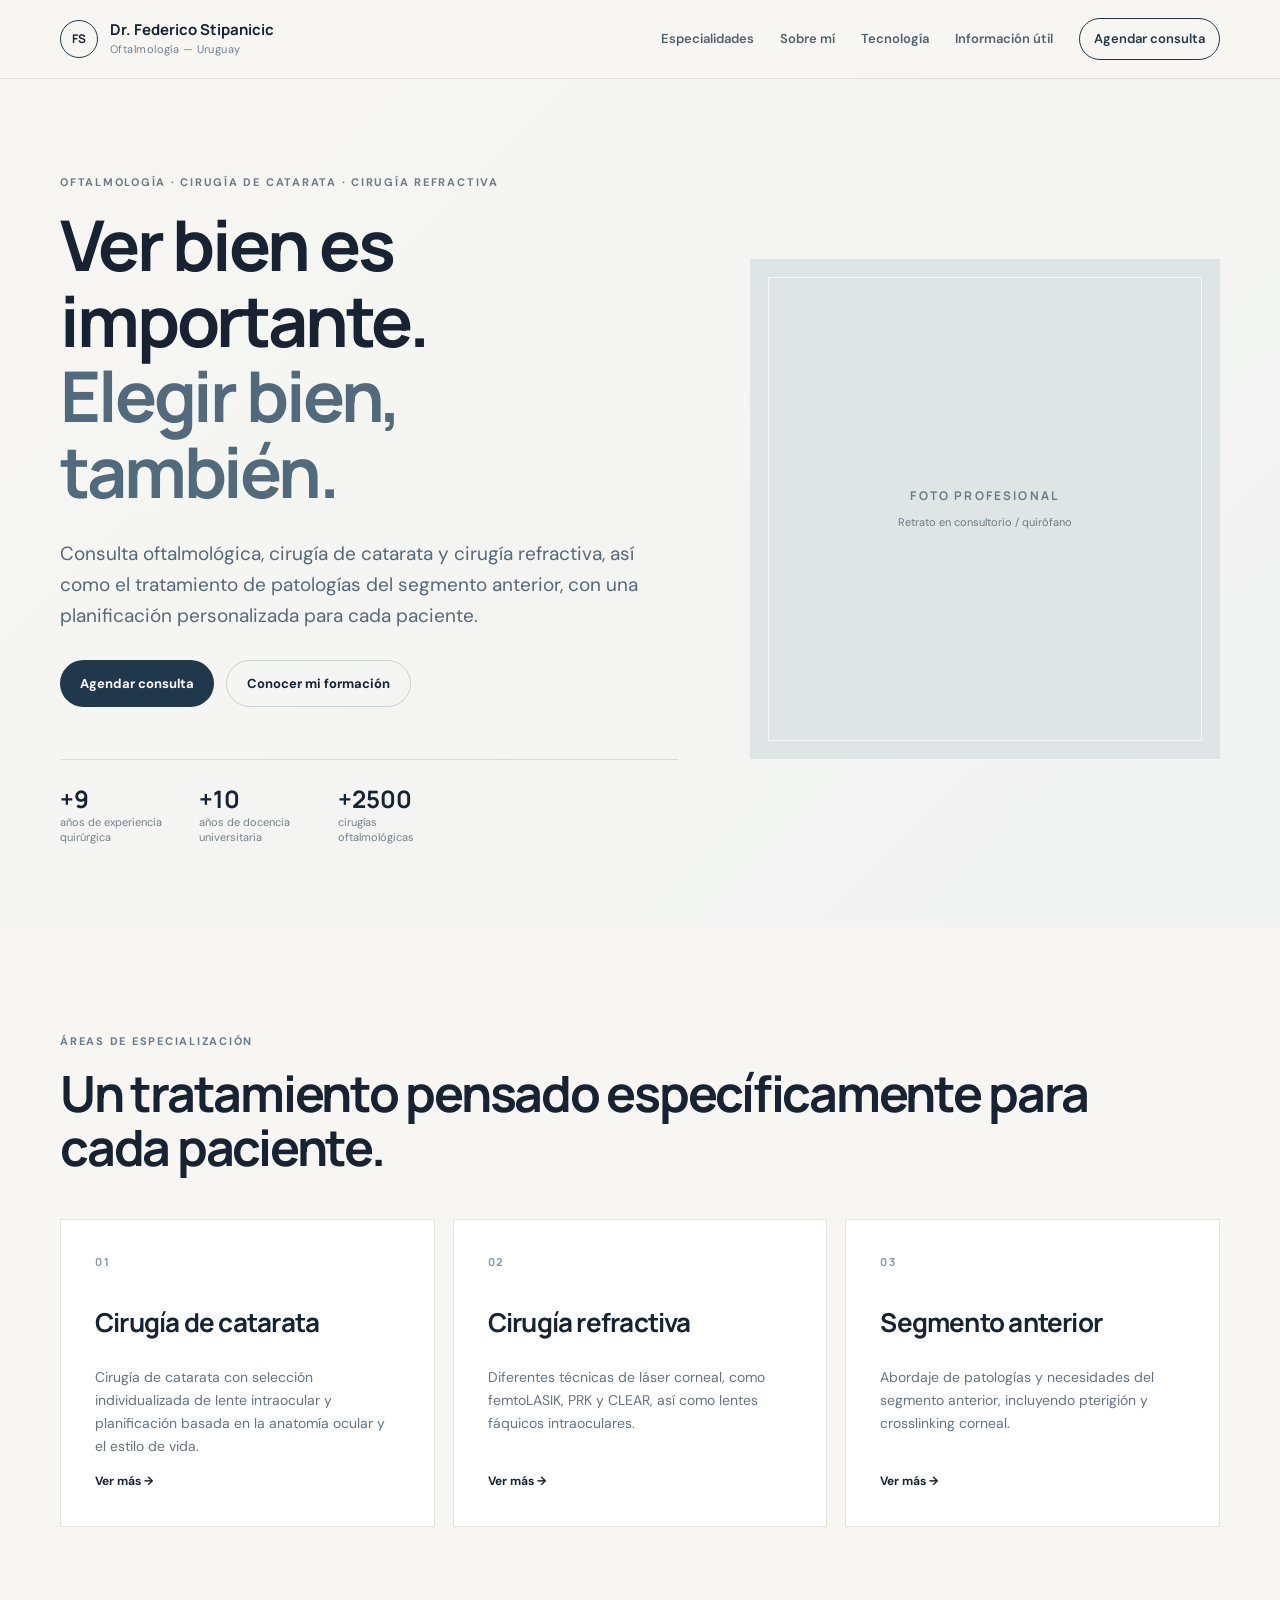
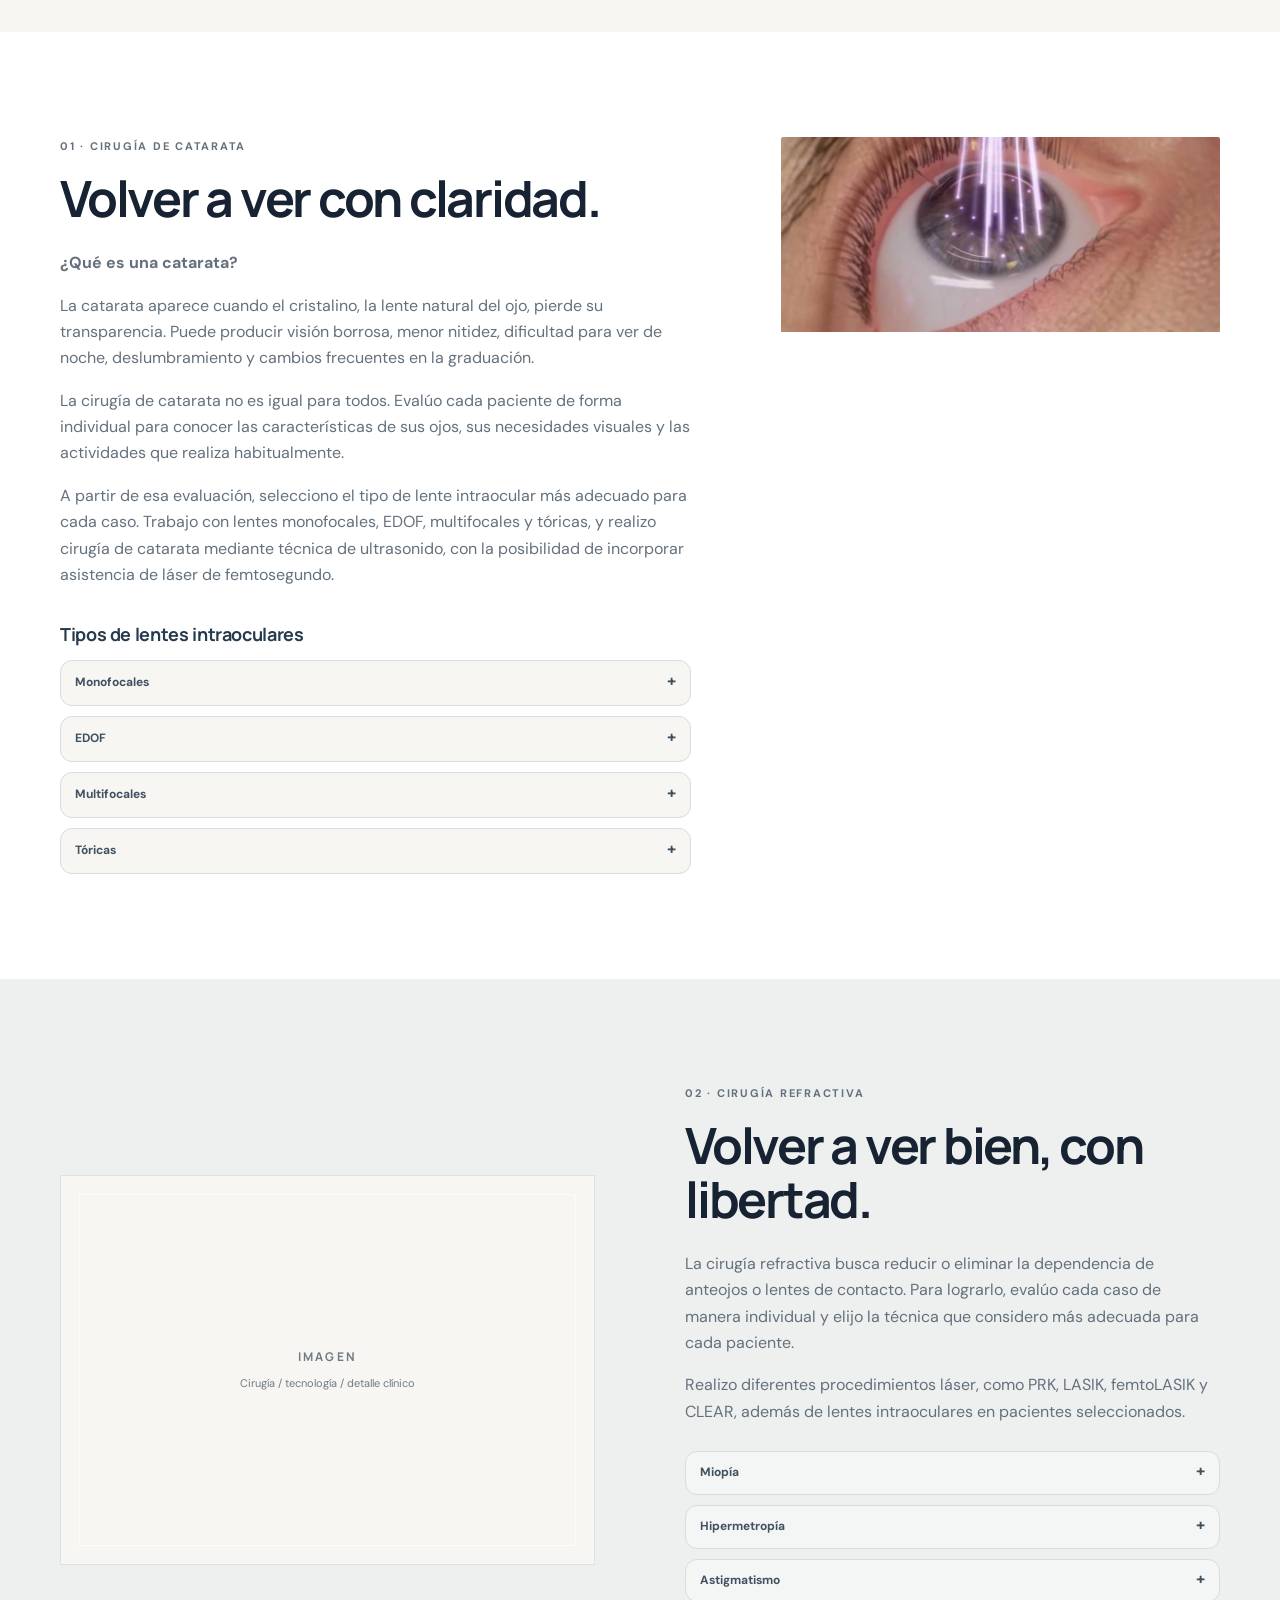
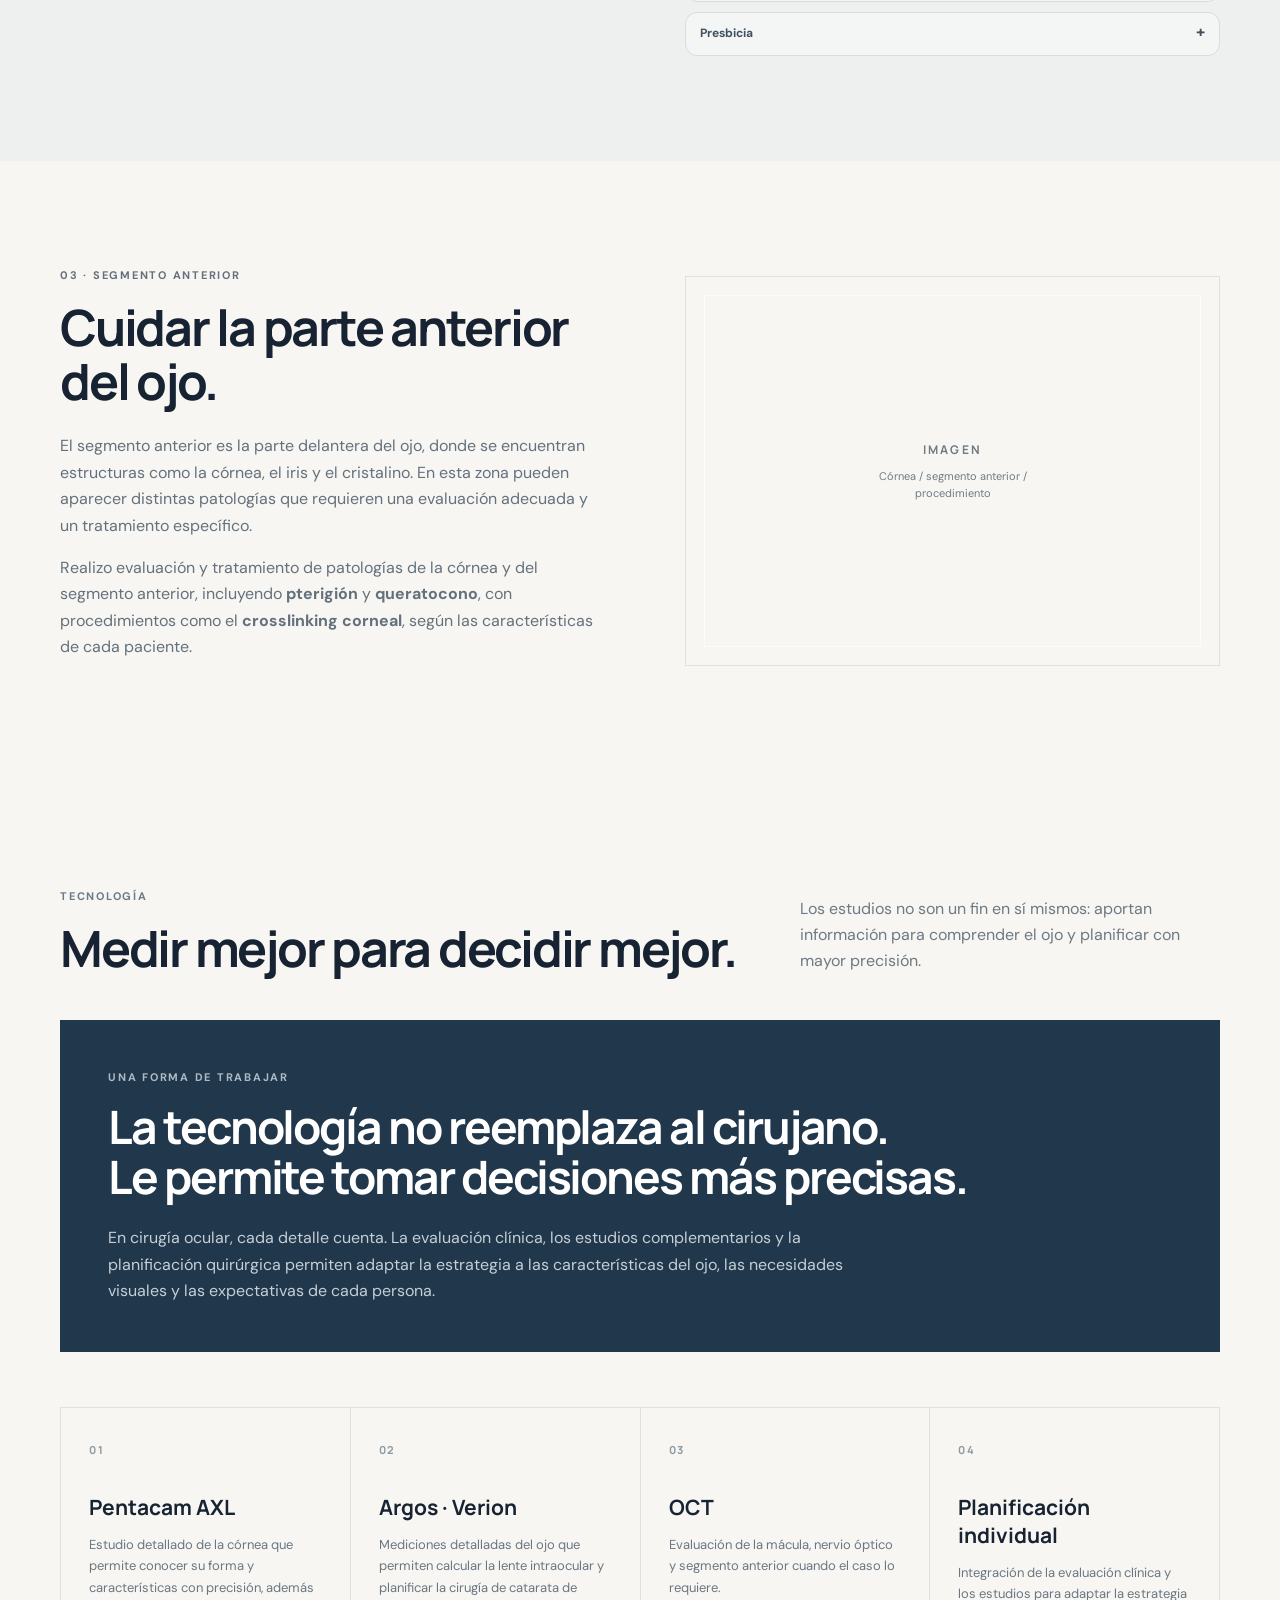
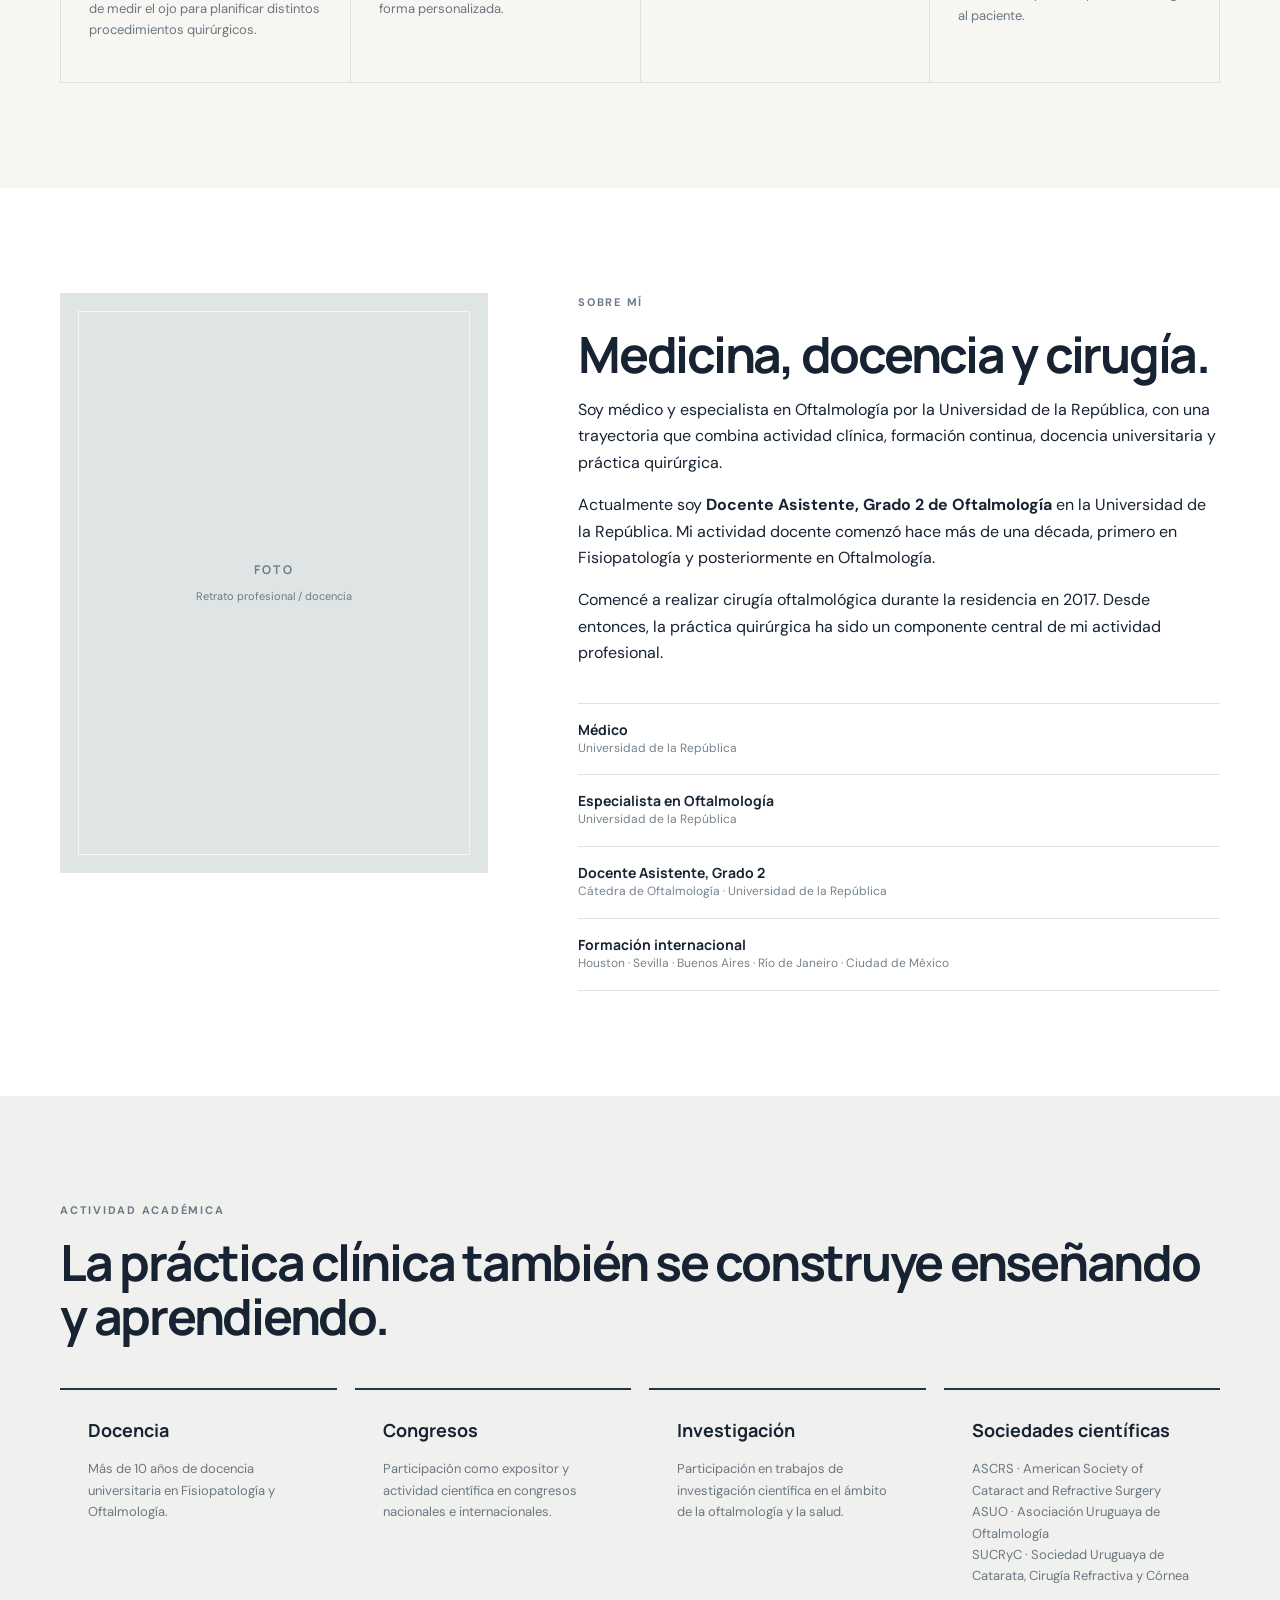
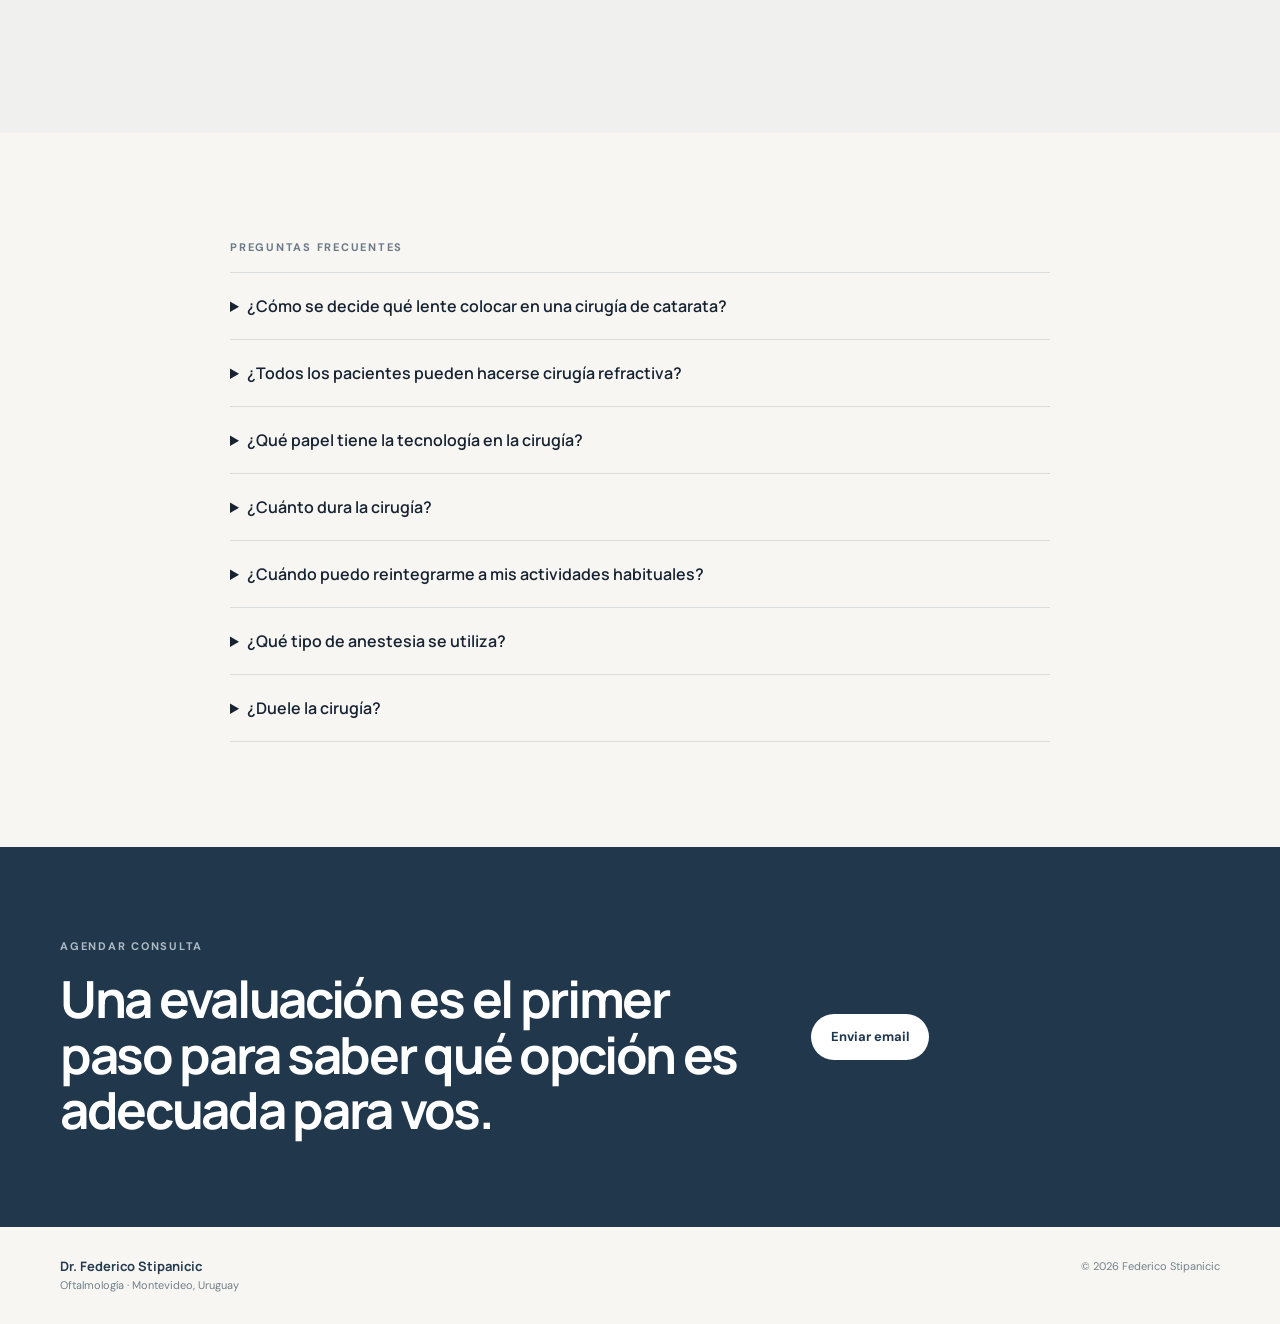
==== index.html @ c39c494a "Add files via upload" ====
<!doctype html>
<html lang="es">
<head>
<meta charset="utf-8"><meta name="viewport" content="width=device-width, initial-scale=1">
<meta name="description" content="Federico Stipanicic — Oftalmología. Cirugía de catarata, cirugía refractiva y segmento anterior.">
<title>Federico Stipanicic | Oftalmología</title>
<link rel="preconnect" href="https://fonts.googleapis.com"><link rel="preconnect" href="https://fonts.gstatic.com" crossorigin>
<link href="https://fonts.googleapis.com/css2?family=DM+Sans:wght@400;500;600;700&family=Manrope:wght@500;600;700;800&display=swap" rel="stylesheet">
<link rel="stylesheet" href="style.css?v=4">
</head>
<body>
<header class="site-header"><div class="container nav-wrap">
<a class="brand" href="#inicio"><span class="brand-mark">FS</span><span><strong>Dr. Federico Stipanicic</strong><small>Oftalmología — Uruguay</small></span></a>
<button class="menu-toggle" aria-label="Abrir menú" aria-expanded="false">☰</button>
<nav class="nav"><a href="#especialidades">Especialidades</a><a href="#sobre-mi">Sobre mí</a><a href="#tecnologia">Tecnología</a><a href="#informacion-util">Información útil</a><a href="#contacto" class="nav-cta">Agendar consulta</a></nav>
</div></header>

<main id="inicio">
<section class="hero"><div class="container hero-grid"><div>
<p class="eyebrow">Oftalmología · Cirugía de catarata · Cirugía refractiva</p>
<h1>Ver bien es importante.<br><em>Elegir bien, también.</em></h1>
<p class="hero-lead">Consulta oftalmológica, cirugía de catarata y cirugía refractiva, así como el tratamiento de patologías del segmento anterior, con una planificación personalizada para cada paciente.</p>
<div class="hero-actions"><a class="button button-primary" href="#contacto">Agendar consulta</a><a class="button button-ghost" href="#sobre-mi">Conocer mi formación</a></div>
<div class="hero-proof"><div><strong>+9</strong><span>años de experiencia quirúrgica</span></div><div><strong>+10</strong><span>años de docencia universitaria</span></div><div><strong>+2500</strong><span>cirugías oftalmológicas</span></div></div>
</div><div class="hero-image image-placeholder"><div class="placeholder-inner"><span>FOTO PROFESIONAL</span><small>Retrato en consultorio / quirófano</small></div></div></div></section>

<section id="especialidades" class="section"><div class="container"><div class="section-head"><div><p class="section-kicker">Áreas de especialización</p><h2>Un tratamiento pensado específicamente para cada paciente.</h2></div><p></p></div>
<div class="cards"><article class="card"><span class="card-number">01</span><h3>Cirugía de catarata</h3><p>Cirugía de catarata con selección individualizada de lente intraocular y planificación basada en la anatomía ocular y el estilo de vida.</p><a href="#catarata">Ver más →</a></article>
<article class="card"><span class="card-number">02</span><h3>Cirugía refractiva</h3><p>Diferentes técnicas de láser corneal, como femtoLASIK, PRK y CLEAR, así como lentes fáquicos intraoculares.</p><a href="#refractiva">Ver más →</a></article>
<article class="card"><span class="card-number">03</span><h3>Segmento anterior</h3><p>Abordaje de patologías y necesidades del segmento anterior, incluyendo pterigión y crosslinking corneal.</p><a href="#segmento-anterior">Ver más →</a></article></div></div></section>

<section id="catarata" class="section split-section"><div class="container split-grid catarata-layout"><div>
<p class="section-kicker">01 · Cirugía de catarata</p><h2>Volver a ver con claridad.</h2>
<p><strong>¿Qué es una catarata?</strong></p><p>La catarata aparece cuando el cristalino, la lente natural del ojo, pierde su transparencia. Puede producir visión borrosa, menor nitidez, dificultad para ver de noche, deslumbramiento y cambios frecuentes en la graduación.</p>
<p>La cirugía de catarata no es igual para todos. Evalúo cada paciente de forma individual para conocer las características de sus ojos, sus necesidades visuales y las actividades que realiza habitualmente.</p>
<p>A partir de esa evaluación, selecciono el tipo de lente intraocular más adecuado para cada caso. Trabajo con lentes monofocales, EDOF, multifocales y tóricas, y realizo cirugía de catarata mediante técnica de ultrasonido, con la posibilidad de incorporar asistencia de láser de femtosegundo.</p>
<div class="lens-options">
<h3 class="subsection-title">Tipos de lentes intraoculares</h3>
<div class="dropdown-grid lens-dropdowns">
<details><summary>Monofocales</summary><p>Están diseñadas para ofrecer una buena visión a una distancia determinada, habitualmente de lejos. Para otras distancias puede ser necesario utilizar anteojos.</p></details>
<details><summary>EDOF</summary><p>Amplían el rango de visión respecto de una lente monofocal, permitiendo una buena visión de lejos y una mayor independencia de anteojos para distancias intermedias.</p></details>
<details><summary>Multifocales</summary><p>Están diseñadas para proporcionar visión a diferentes distancias, buscando reducir la dependencia de anteojos para lejos, intermedio y cerca.</p></details>
<details><summary>Tóricas</summary><p>Están diseñadas para corregir el astigmatismo además de la graduación necesaria para la visión después de la cirugía.</p></details>
</div></div>
</div>
<div class="feature-box-image compact"><img src="foto-refractiva.webp" alt="Ilustración de tratamiento con láser oftalmológico" loading="lazy"></div></div></section>

<section id="refractiva" class="section tinted"><div class="container split-grid"><div class="feature-box image-placeholder compact"><div class="placeholder-inner"><span>IMAGEN</span><small>Cirugía / tecnología / detalle clínico</small></div></div><div>
<p class="section-kicker">02 · Cirugía refractiva</p><h2>Volver a ver bien, con libertad.</h2>
<p>La cirugía refractiva busca reducir o eliminar la dependencia de anteojos o lentes de contacto. Para lograrlo, evalúo cada caso de manera individual y elijo la técnica que considero más adecuada para cada paciente.</p>
<p>Realizo diferentes procedimientos láser, como PRK, LASIK, femtoLASIK y CLEAR, además de lentes intraoculares en pacientes seleccionados.</p>
<div class="tech-list refractive-dropdowns">
<details><summary>Miopía</summary><p>La miopía dificulta ver con claridad los objetos que están a distancia. Puede corregirse mediante diferentes técnicas de cirugía refractiva, según las características de cada paciente.</p></details>
<details><summary>Hipermetropía</summary><p>Puede dificultar la visión cercana y, en algunos casos, también la lejana. La técnica adecuada depende de la graduación y de las características de cada ojo.</p></details>
<details><summary>Astigmatismo</summary><p>Produce una visión desenfocada o distorsionada a diferentes distancias. Puede tratarse mediante distintas técnicas refractivas según cada caso.</p></details>
<details><summary>Presbicia</summary><p>Con el paso de los años, el ojo pierde progresivamente la capacidad de enfocar de cerca. Existen diferentes alternativas para disminuir la dependencia de anteojos, que se evalúan de acuerdo con las características y necesidades de cada paciente.</p></details>
</div></div></div></section>

<section id="segmento-anterior" class="section"><div class="container split-grid segment-section">
<div>
<p class="section-kicker">03 · Segmento anterior</p><h2>Cuidar la parte anterior del ojo.</h2>
<p>El segmento anterior es la parte delantera del ojo, donde se encuentran estructuras como la córnea, el iris y el cristalino. En esta zona pueden aparecer distintas patologías que requieren una evaluación adecuada y un tratamiento específico.</p>
<p>Realizo evaluación y tratamiento de patologías de la córnea y del segmento anterior, incluyendo <strong>pterigión</strong> y <strong>queratocono</strong>, con procedimientos como el <strong>crosslinking corneal</strong>, según las características de cada paciente.</p>
</div>
<div class="feature-box image-placeholder compact"><div class="placeholder-inner"><span>IMAGEN</span><small>Córnea / segmento anterior / procedimiento</small></div></div>
</div></section>

<section id="tecnologia" class="section"><div class="container"><div class="section-head"><div><p class="section-kicker">Tecnología</p><h2>Medir mejor para decidir mejor.</h2></div><p>Los estudios no son un fin en sí mismos: aportan información para comprender el ojo y planificar con mayor precisión.</p></div>
<div class="technology-philosophy"><p class="section-kicker">Una forma de trabajar</p><h3>La tecnología no reemplaza al cirujano.<br>Le permite tomar decisiones más precisas.</h3><p>En cirugía ocular, cada detalle cuenta. La evaluación clínica, los estudios complementarios y la planificación quirúrgica permiten adaptar la estrategia a las características del ojo, las necesidades visuales y las expectativas de cada persona.</p></div>
<div class="technology-grid"><article><span>01</span><h3>Pentacam AXL</h3><p>Estudio detallado de la córnea que permite conocer su forma y características con precisión, además de medir el ojo para planificar distintos procedimientos quirúrgicos.</p></article>
<article><span>02</span><h3>Argos · Verion</h3><p>Mediciones detalladas del ojo que permiten calcular la lente intraocular y planificar la cirugía de catarata de forma personalizada.</p></article>
<article><span>03</span><h3>OCT</h3><p>Evaluación de la mácula, nervio óptico y segmento anterior cuando el caso lo requiere.</p></article>
<article><span>04</span><h3>Planificación individual</h3><p>Integración de la evaluación clínica y los estudios para adaptar la estrategia al paciente.</p></article></div></div></section>

<section id="sobre-mi" class="section about"><div class="container about-grid"><div class="about-image image-placeholder"><div class="placeholder-inner"><span>FOTO</span><small>Retrato profesional / docencia</small></div></div><div>
<p class="section-kicker">Sobre mí</p><h2>Medicina, docencia y cirugía.</h2>
<p>Soy médico y especialista en Oftalmología por la Universidad de la República, con una trayectoria que combina actividad clínica, formación continua, docencia universitaria y práctica quirúrgica.</p>
<p>Actualmente soy <strong>Docente Asistente, Grado 2 de Oftalmología</strong> en la Universidad de la República. Mi actividad docente comenzó hace más de una década, primero en Fisiopatología y posteriormente en Oftalmología.</p>
<p>Comencé a realizar cirugía oftalmológica durante la residencia en 2017. Desde entonces, la práctica quirúrgica ha sido un componente central de mi actividad profesional.</p>
<div class="credentials"><div><strong>Médico</strong><span>Universidad de la República</span></div><div><strong>Especialista en Oftalmología</strong><span>Universidad de la República</span></div><div><strong>Docente Asistente, Grado 2</strong><span>Cátedra de Oftalmología · Universidad de la República</span></div><div><strong>Formación internacional</strong><span>Houston · Sevilla · Buenos Aires · Río de Janeiro · Ciudad de México</span></div></div></div></div></section>

<section class="section academic"><div class="container"><div class="section-head"><div><p class="section-kicker">Actividad académica</p><h2>La práctica clínica también se construye enseñando y aprendiendo.</h2></div></div>
<div class="academic-grid"><div><strong>Docencia</strong><p>Más de 10 años de docencia universitaria en Fisiopatología y Oftalmología.</p></div><div><strong>Congresos</strong><p>Participación como expositor y actividad científica en congresos nacionales e internacionales.</p></div><div><strong>Investigación</strong><p>Participación en trabajos de investigación científica en el ámbito de la oftalmología y la salud.</p></div><div><strong>Sociedades científicas</strong><p>ASCRS · American Society of Cataract and Refractive Surgery<br>ASUO · Asociación Uruguaya de Oftalmología<br>SUCRyC · Sociedad Uruguaya de Catarata, Cirugía Refractiva y Córnea</p></div></div></div></section>

<section id="informacion-util" class="section faq"><div class="container narrow"><p class="section-kicker">Preguntas frecuentes</p>
<details><summary>¿Cómo se decide qué lente colocar en una cirugía de catarata?</summary><p>Se analiza la anatomía ocular, la salud del ojo, las necesidades visuales, las actividades habituales y las expectativas del paciente. No existe una única lente ideal para todas las personas.</p></details>
<details><summary>¿Todos los pacientes pueden hacerse cirugía refractiva?</summary><p>No. La indicación requiere una evaluación oftalmológica completa, especialmente de la córnea y de la estabilidad de la graduación.</p></details>
<details><summary>¿Qué papel tiene la tecnología en la cirugía?</summary><p>Permite obtener mediciones más precisas, analizar la anatomía ocular y planificar mejor. La tecnología es una herramienta dentro de una decisión médica integral; no reemplaza el criterio del cirujano.</p></details>
<details><summary>¿Cuánto dura la cirugía?</summary><p>La duración depende del tipo de cirugía y de las características de cada caso. Como referencia, una cirugía de catarata suele durar alrededor de <strong>20 minutos</strong>.</p></details>
<details><summary>¿Cuándo puedo reintegrarme a mis actividades habituales?</summary><p>Depende del tipo de cirugía y de las actividades que realice cada persona. En muchos casos, es posible <strong>retomar el trabajo al día siguiente</strong>, siempre que la actividad lo permita.</p></details>
<details><summary>¿Qué tipo de anestesia se utiliza?</summary><p>En la mayoría de las cirugías se utiliza <strong>anestesia local en gotas</strong>, lo que permite realizar el procedimiento de forma confortable, disminuir los riesgos asociados a otros tipos de anestesia y facilitar una recuperación más rápida.</p></details>
<details><summary>¿Duele la cirugía?</summary><p>No. La cirugía se realiza con anestesia local en gotas, por lo que <strong>habitualmente no se siente dolor durante el procedimiento</strong>.</p></details>
</div></section>

<section id="contacto" class="contact"><div class="container contact-grid"><div><p class="section-kicker">Agendar consulta</p><h2>Una evaluación es el primer paso para saber qué opción es adecuada para vos.</h2></div>
<div class="contact-actions"><a class="button button-light" href="mailto:federicostipanicic@gmail.com">Enviar email</a></div></div></section>
</main>
<footer class="footer"><div class="container footer-grid"><div><strong>Dr. Federico Stipanicic</strong><span>Oftalmología · Montevideo, Uruguay</span></div><span>© 2026 Federico Stipanicic</span></div></footer>
<script src="script.js?v=2"></script>
</body></html>
---- style.css ----
*{box-sizing:border-box}html{scroll-behavior:smooth}body{margin:0;background:#f7f6f2;color:#172332;font-family:"DM Sans",Arial,sans-serif;line-height:1.65}a{color:inherit;text-decoration:none}.container{width:min(1160px,calc(100% - 44px));margin:auto}.narrow{max-width:820px}.site-header{position:sticky;top:0;z-index:20;background:rgba(247,246,242,.94);backdrop-filter:blur(14px);border-bottom:1px solid #e4e2dc}.nav-wrap{height:78px;display:flex;align-items:center;justify-content:space-between}.brand{display:flex;align-items:center;gap:12px}.brand-mark{width:38px;height:38px;border:1px solid #24384b;border-radius:50%;display:grid;place-items:center;font:700 12px Manrope;letter-spacing:-.04em}.brand strong{display:block;font:700 15px Manrope}.brand small{display:block;color:#718090;font-size:11px;letter-spacing:.04em}.nav{display:flex;align-items:center;gap:26px;font-size:13px;font-weight:600}.nav a{color:#526170}.nav a:hover{color:#15293d}.nav-cta{border:1px solid #20374c;padding:9px 14px;border-radius:999px;color:#20374c!important}.menu-toggle{display:none;background:none;border:0;font-size:22px}.hero{padding:94px 0 82px;background:linear-gradient(135deg,#f7f6f2 0%,#f1f3f3 100%)}.hero-grid{display:grid;grid-template-columns:1.05fr .8fr;gap:72px;align-items:center}.eyebrow,.section-kicker{margin:0 0 16px;color:#6b7a88;text-transform:uppercase;letter-spacing:.16em;font-size:11px;font-weight:700}.hero h1,.section h2,.statement h2,.contact h2{font-family:Manrope,Arial,sans-serif;letter-spacing:-.045em;line-height:1.08;margin:0}.hero h1{font-size:clamp(43px,6vw,70px);font-weight:700}.hero h1 em{font-style:normal;color:#516b7d}.hero-lead{font-size:19px;max-width:650px;color:#586775;margin:28px 0}.hero-actions{display:flex;gap:12px;flex-wrap:wrap}.button{display:inline-flex;align-items:center;justify-content:center;padding:12px 20px;border-radius:999px;font-size:13px;font-weight:700}.button-primary{background:#20374c;color:white}.button-ghost{border:1px solid #cbd0d3}.hero-proof{display:flex;flex-wrap:wrap;gap:34px;margin-top:52px;padding-top:22px;border-top:1px solid #dcdedc}.hero-proof div{display:flex;flex-direction:column}.hero-proof strong{font:700 24px Manrope}.hero-proof span{font-size:11px;line-height:1.35;color:#73808b;max-width:105px}.image-placeholder{min-height:500px;background:#dfe4e5;position:relative;overflow:hidden}
.feature-box-image{position:relative;overflow:hidden;border-radius:2px}
.feature-box-image img{width:100%;height:100%;object-fit:cover;display:block}.image-placeholder:after{content:"";position:absolute;inset:18px;border:1px solid rgba(255,255,255,.7)}.placeholder-inner{position:absolute;inset:0;display:flex;flex-direction:column;align-items:center;justify-content:center;color:#6e7b85;text-align:center;z-index:1}.placeholder-inner span{font:700 12px Manrope;letter-spacing:.18em}.placeholder-inner small{margin-top:10px;font-size:11px;line-height:1.5;max-width:220px}.statement{padding:105px 0;background:#20374c;color:#fff}.statement .section-kicker{color:#aebbc4}.statement h2{font-size:clamp(32px,4vw,50px)}.statement p:last-child{color:#c5cfd6;max-width:720px;margin-top:28px}.section{padding:105px 0}.section-head{display:flex;justify-content:space-between;gap:50px;align-items:end;margin-bottom:45px}.section h2{font-size:clamp(34px,4vw,50px)}.section-head>p{max-width:420px;color:#6d7984;margin:0}.cards{display:grid;grid-template-columns:repeat(3,1fr);gap:18px}.card{background:#fff;border:1px solid #e6e4df;padding:34px;min-height:300px;display:flex;flex-direction:column}.card-number,.technology-grid span{color:#8a98a2;font:700 11px Manrope;letter-spacing:.14em}.card h3{font:700 26px Manrope;margin:35px 0 12px;letter-spacing:-.03em}.card p{color:#66737f;font-size:14px}.card a{margin-top:auto;font-size:12px;font-weight:700}.split-section{background:#fff}.split-grid{display:grid;grid-template-columns:1fr 1fr;gap:90px;align-items:center}.catarata-layout{grid-template-columns:minmax(0,1.18fr) minmax(320px,.82fr);align-items:start}.catarata-layout .feature-box{min-height:520px}
.split-grid h2{margin-bottom:25px}.split-grid p{color:#64717d}.feature-box{border:1px solid #dfe1df;padding:45px;background:#f7f6f2}.feature-stat strong{display:block;font:700 60px Manrope;letter-spacing:-.05em}.feature-stat span{display:block;color:#71808c;font-size:13px}.feature-line{height:1px;background:#d7dad9;margin:35px 0}.tag-row,.tech-list{display:flex;gap:8px;flex-wrap:wrap;margin-top:26px}.tag-row span,.tech-list span{border:1px solid #d7dcdf;border-radius:999px;padding:6px 11px;font-size:11px;color:#5c6b77}.tinted{background:#edf0ef}.compact{min-height:390px}.technology-grid{display:grid;grid-template-columns:repeat(4,1fr);border-top:1px solid #dfe1df;border-left:1px solid #dfe1df}.technology-grid article{padding:28px;border-right:1px solid #dfe1df;border-bottom:1px solid #dfe1df;min-height:230px;background:#f7f6f2}.technology-grid h3{font:700 21px Manrope;margin:30px 0 10px}.technology-grid p{color:#6a7782;font-size:13px}.about{background:#fff}.about-grid{display:grid;grid-template-columns:.8fr 1.2fr;gap:90px;align-items:start}.about-image{min-height:580px}.about-copy h2{margin-bottom:25px}.about-copy>p{color:#63717d}.credentials{margin-top:36px;border-top:1px solid #e0e2e0}.credentials div{padding:16px 0;border-bottom:1px solid #e0e2e0}.credentials strong{display:block;font:700 14px Manrope}.credentials span{display:block;color:#77838d;font-size:12px}.academic{background:#f0f1ef}.academic-grid{display:grid;grid-template-columns:repeat(4,1fr);gap:18px}.academic-grid div{padding:28px;border-top:2px solid #20374c}.academic-grid strong{font:700 18px Manrope}.academic-grid p{font-size:13px;color:#6c7882}.faq details{border-top:1px solid #d9dcda;padding:22px 0}.faq details:last-child{border-bottom:1px solid #d9dcda}.faq summary{cursor:pointer;font:600 16px Manrope}.faq details p{color:#687580;font-size:14px;max-width:720px}.contact{background:#20374c;color:#fff;padding:90px 0}.contact-grid{display:grid;grid-template-columns:1.25fr .75fr;gap:70px;align-items:center}.contact .section-kicker{color:#aebbc4}.contact h2{font-size:clamp(35px,4vw,52px)}.contact p:not(.section-kicker){color:#c3cdd4}.contact-actions{display:flex;flex-direction:column;gap:12px;align-items:flex-start}.button-light{background:#fff;color:#20374c}.button-outline-light{border:1px solid #8192a0;color:#fff}.contact-actions small{color:#9eacb6;font-size:10px;max-width:260px}.footer{padding:30px 0;color:#71808a;font-size:11px}.footer-grid{display:flex;justify-content:space-between;gap:20px}.footer-grid div span{display:block}.footer strong{color:#263b4d;font:700 13px Manrope}@media(max-width:900px){.nav{display:none}.menu-toggle{display:block;cursor:pointer}.hero-grid,.split-grid,.about-grid,.contact-grid{grid-template-columns:1fr;gap:42px}.catarata-layout{grid-template-columns:minmax(0,1.15fr) minmax(110px,.75fr);gap:18px;align-items:start}.catarata-layout .feature-box{position:static;min-height:360px}.hero-image,.about-image{min-height:420px}.cards{grid-template-columns:1fr}.technology-grid,.academic-grid{grid-template-columns:repeat(2,1fr)}.section-head{display:block}.section-head>p{margin-top:18px}.hero{padding-top:65px}.nav.open{display:flex;position:absolute;top:100%;left:0;right:0;background:#f7f6f2;padding:18px 15px;flex-direction:column;align-items:stretch;border-bottom:1px solid #e4e2dc}.nav.open a{padding:8px 0}.nav.open .nav-cta{padding:9px 14px;text-align:center}}@media(max-width:600px){.container{width:min(100% - 30px,1160px)}.nav-wrap{height:68px}.hero h1{font-size:43px}.hero-lead{font-size:17px}.hero-proof{gap:16px}.hero-proof strong{font-size:20px}.hero-proof span{font-size:10px}.section,.statement{padding:72px 0}.technology-grid,.academic-grid{grid-template-columns:1fr}.feature-box{padding:30px}.footer-grid{display:block}.footer-grid>span{display:block;margin-top:10px}}
.technology-philosophy{margin:0 0 55px;padding:48px;background:#20374c;color:#fff}
.technology-philosophy .section-kicker{color:#aebbc4}
.technology-philosophy h3{font:700 clamp(30px,3.6vw,46px) Manrope,Arial,sans-serif;letter-spacing:-.045em;line-height:1.08;margin:0}
.technology-philosophy p:last-child{color:#c5cfd6;max-width:760px;margin:24px 0 0}
.refractive-dropdowns{display:flex;flex-direction:column;gap:10px;margin-top:26px}
.refractive-dropdowns details{border:1px solid #d7dcdf;background:rgba(255,255,255,.35);padding:0 14px;border-radius:12px}
.refractive-dropdowns summary{cursor:pointer;list-style:none;font-size:12px;font-weight:700;color:#405161;padding:11px 0}
.refractive-dropdowns summary::-webkit-details-marker{display:none}
.refractive-dropdowns summary::after{content:'+';float:right;font-size:16px;line-height:1}
.refractive-dropdowns details[open] summary::after{content:'−'}
.refractive-dropdowns p{margin:0 0 12px!important;font-size:12px;line-height:1.55}
@media(max-width:600px){.technology-philosophy{padding:30px}.technology-philosophy h3{font-size:30px}}
.lens-options{margin-top:34px}.subsection-title{font:700 18px Manrope,Arial,sans-serif;letter-spacing:-.02em;margin:0 0 14px;color:#263b4d}.dropdown-grid{display:grid;grid-template-columns:repeat(2,1fr);gap:10px}.dropdown-grid details{border:1px solid #d7dcdf;background:#f7f6f2;padding:0 14px;border-radius:12px}.dropdown-grid summary{cursor:pointer;list-style:none;font-size:12px;font-weight:700;color:#405161;padding:12px 0}.dropdown-grid summary::-webkit-details-marker{display:none}.dropdown-grid summary::after{content:'+';float:right;font-size:16px;line-height:1}.dropdown-grid details[open] summary::after{content:'−'}.dropdown-grid details p{color:#687580!important;font-size:13px!important;margin:0 0 14px;line-height:1.55}.narrow h2{margin-bottom:24px}.narrow>p:not(.section-kicker){color:#64717d}.narrow>p strong{color:#20374c}@media(max-width:600px){.dropdown-grid{grid-template-columns:1fr}}

/* V7 layout refinements */
.lens-dropdowns{display:flex;flex-direction:column;gap:10px;}
.segment-section{align-items:center;}
.segment-section .feature-box{min-height:390px;}
@media(max-width:680px){.catarata-layout{grid-template-columns:1fr}.catarata-layout .feature-box{min-height:280px}}
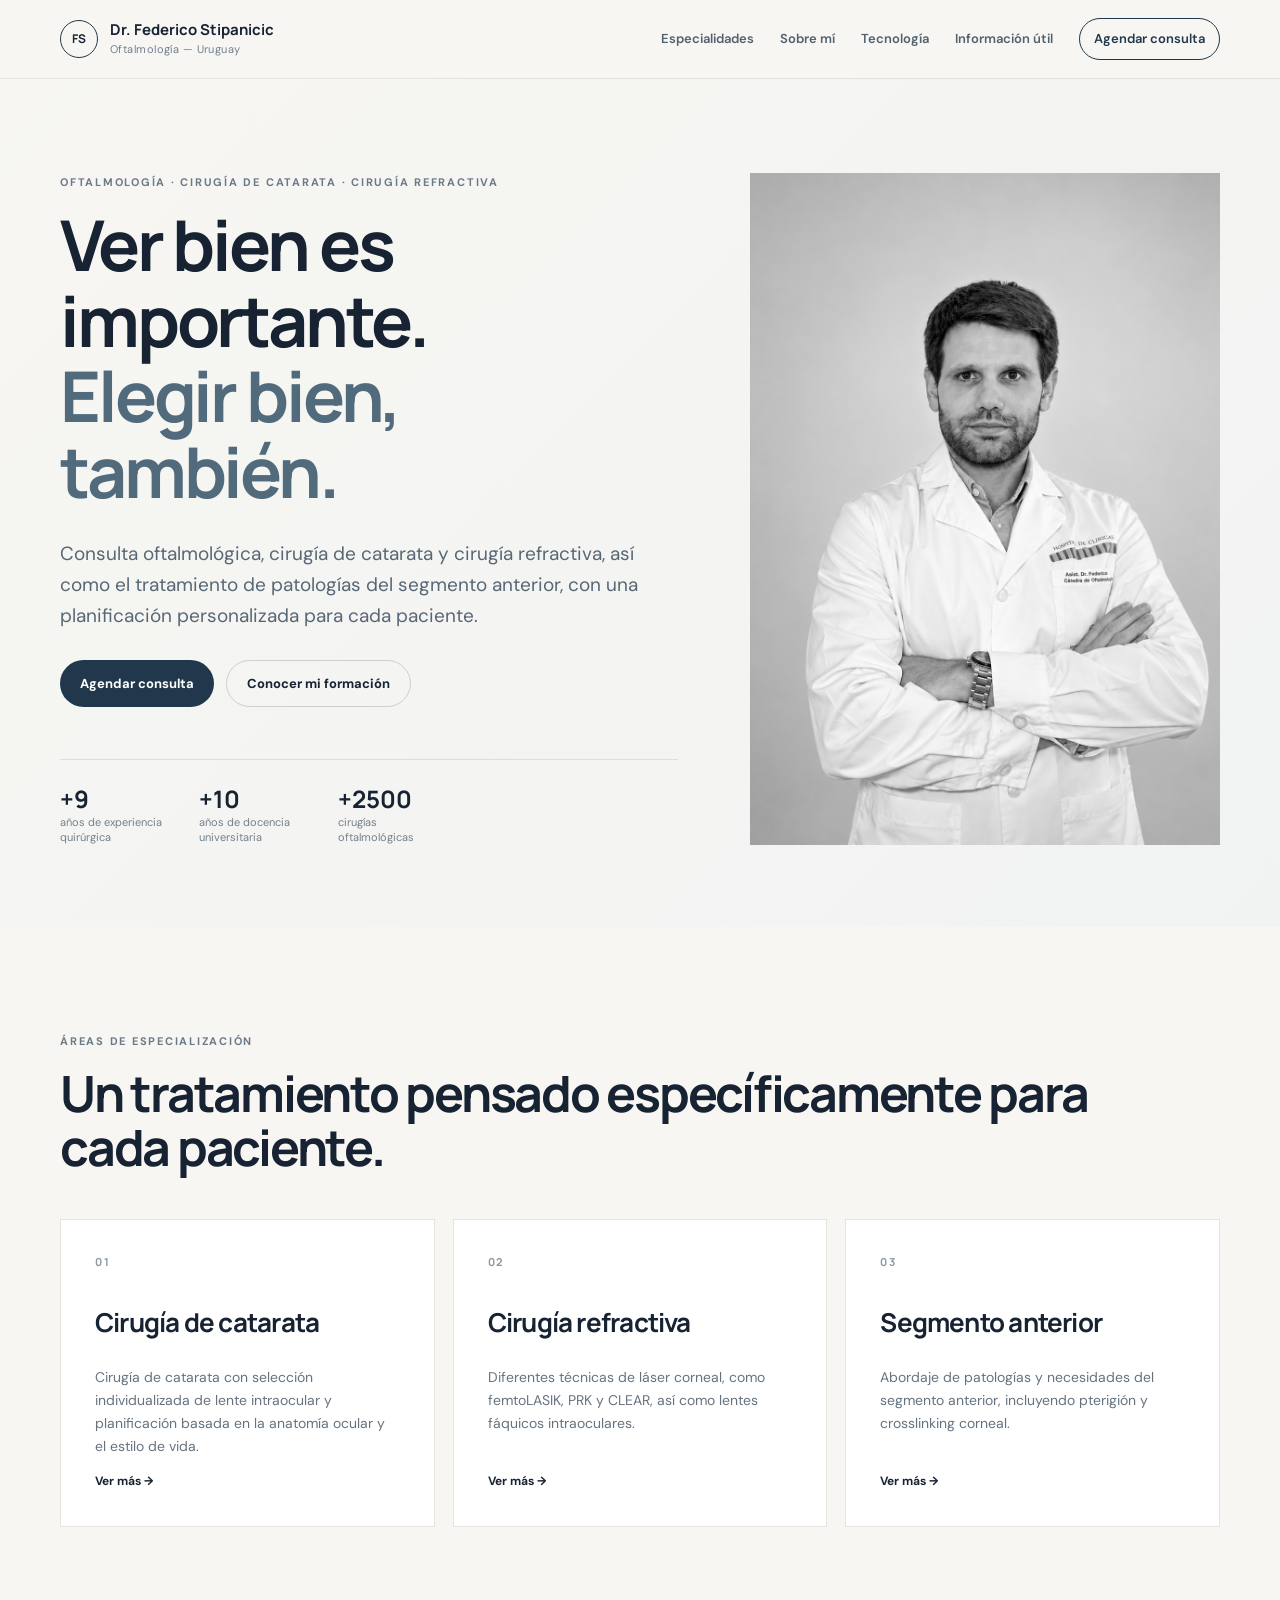
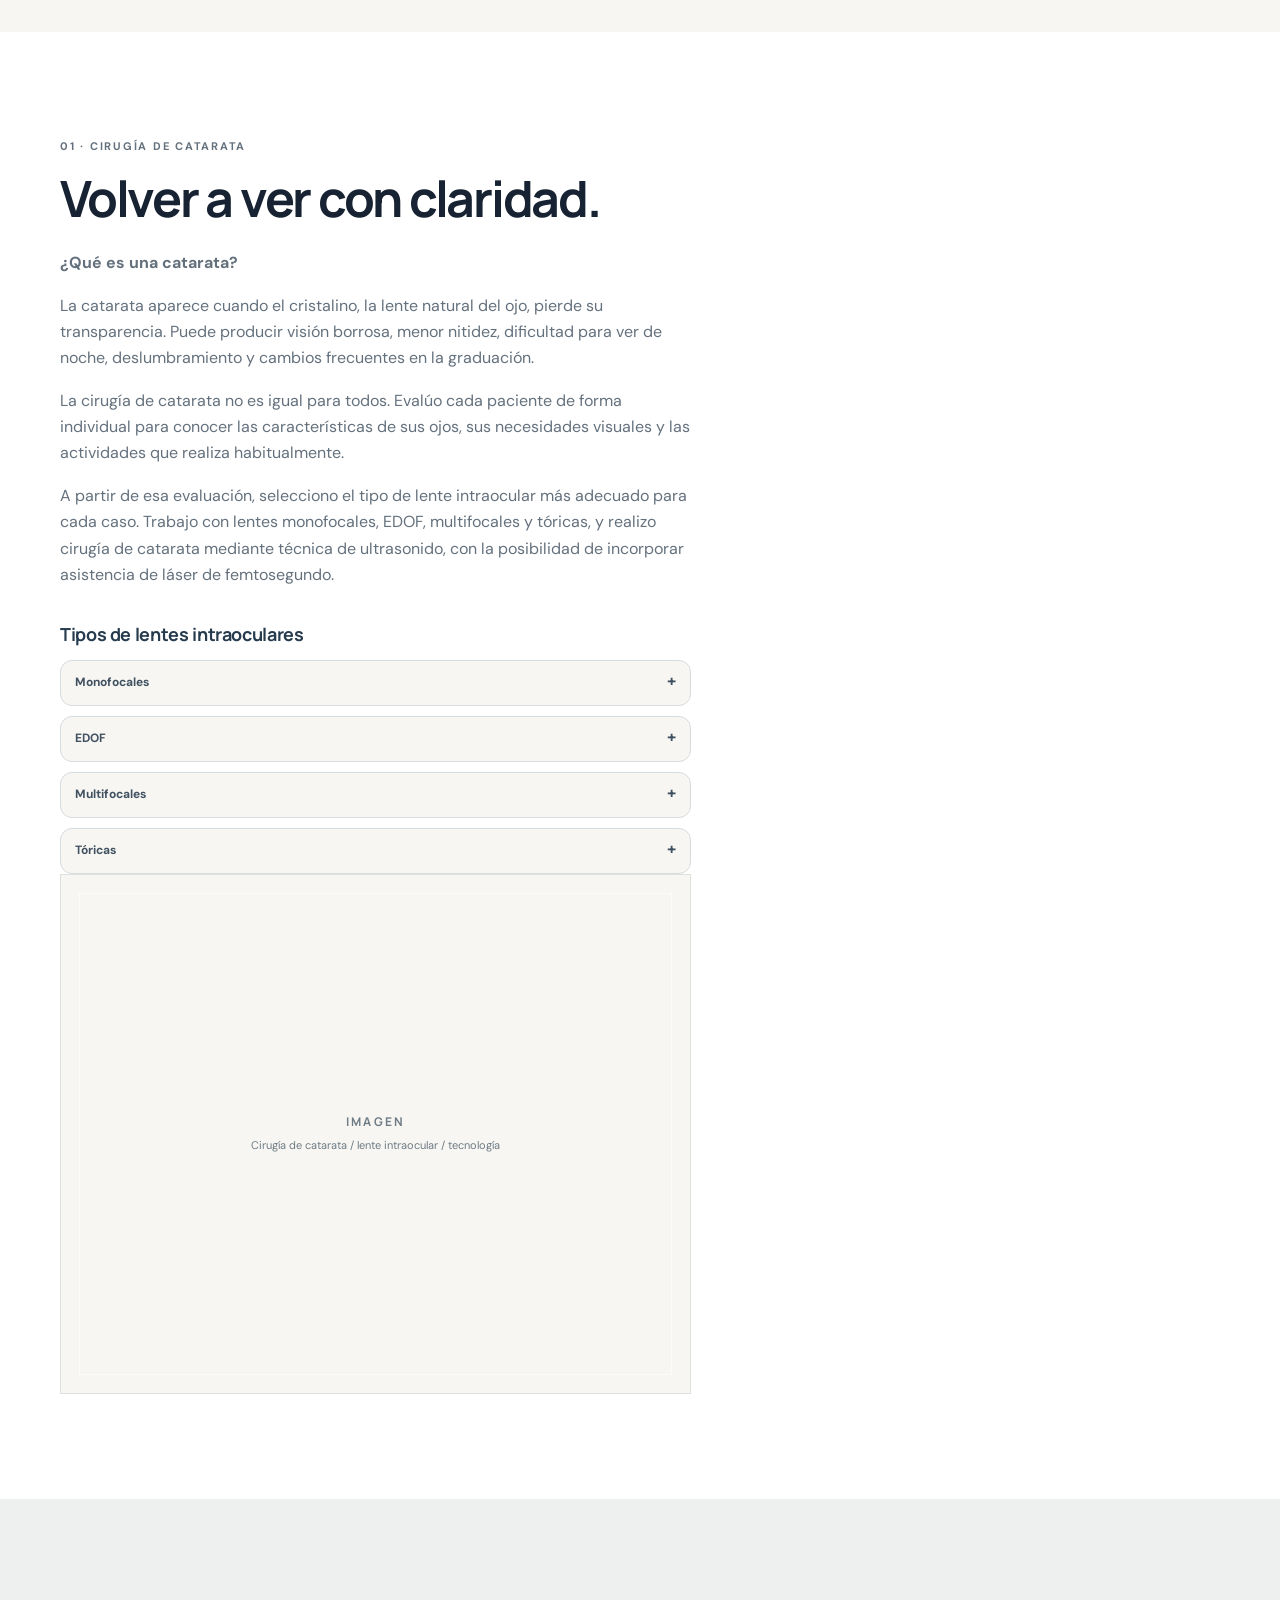
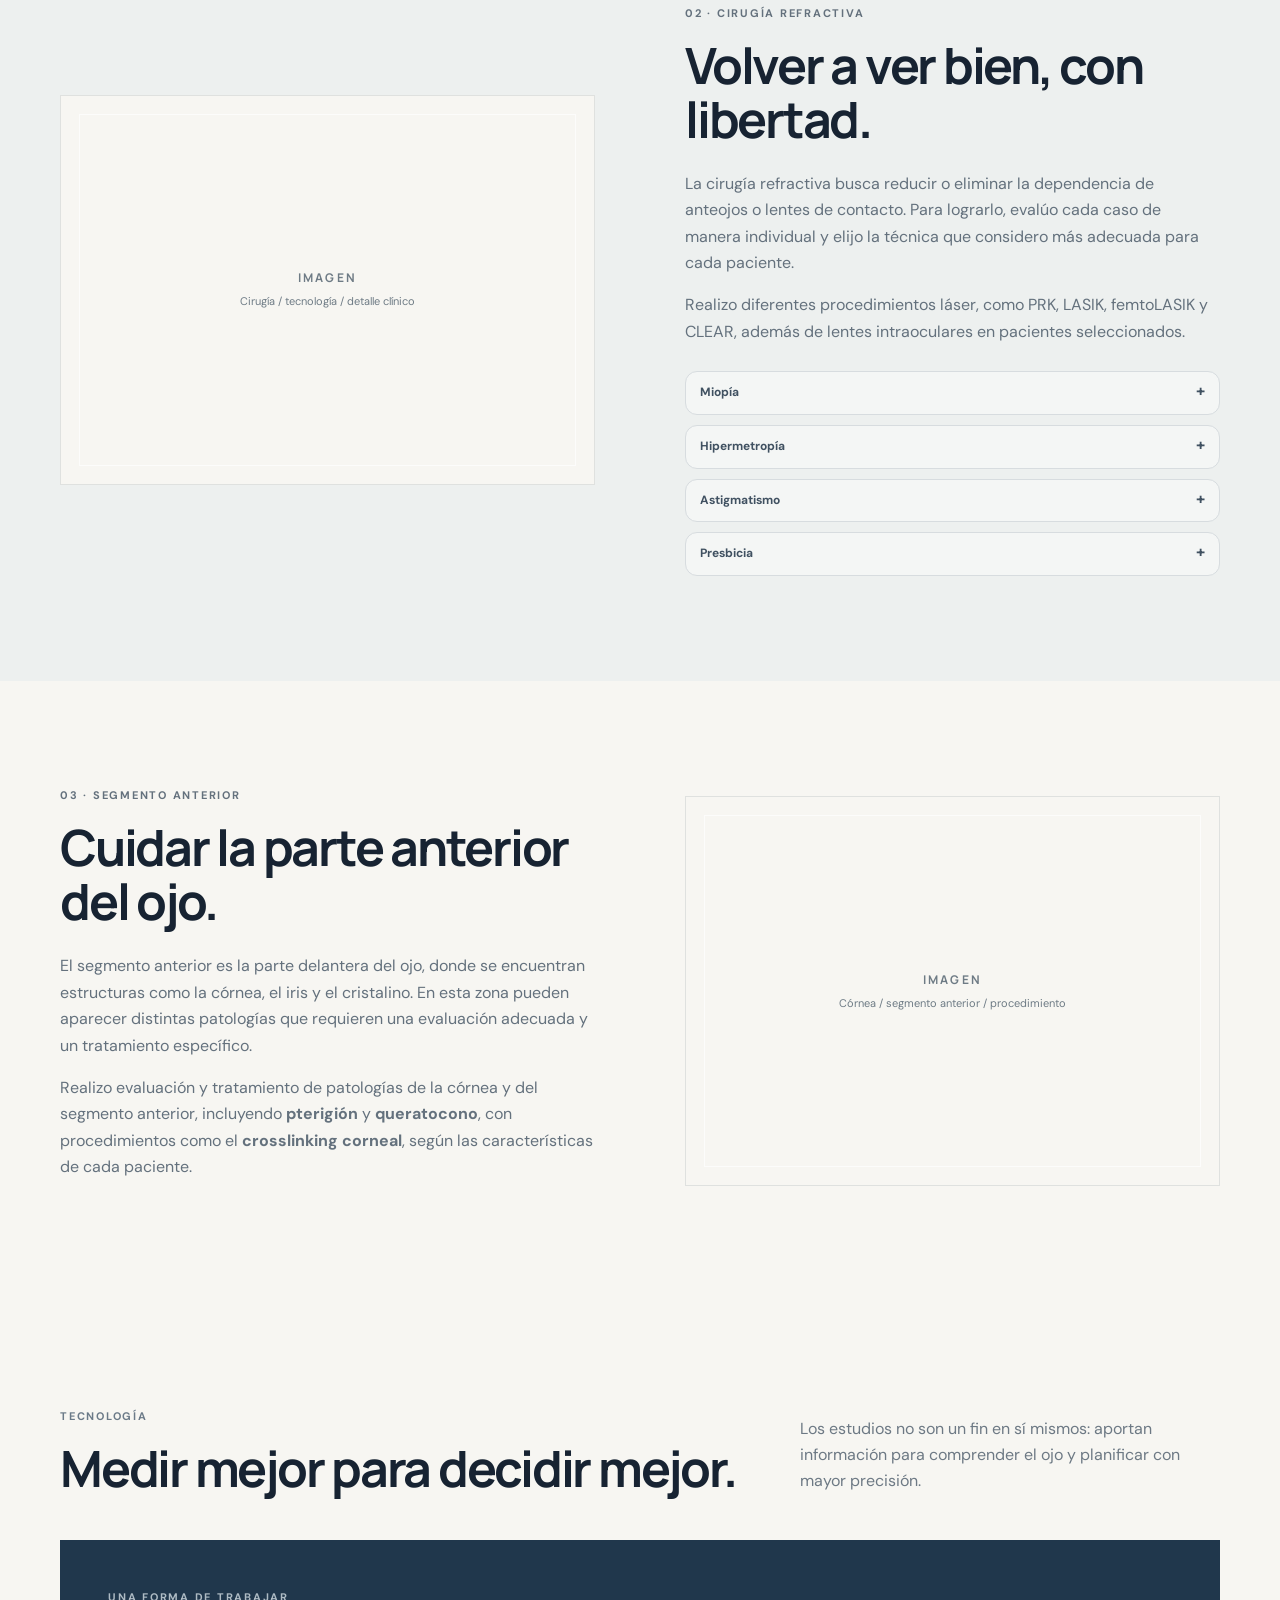
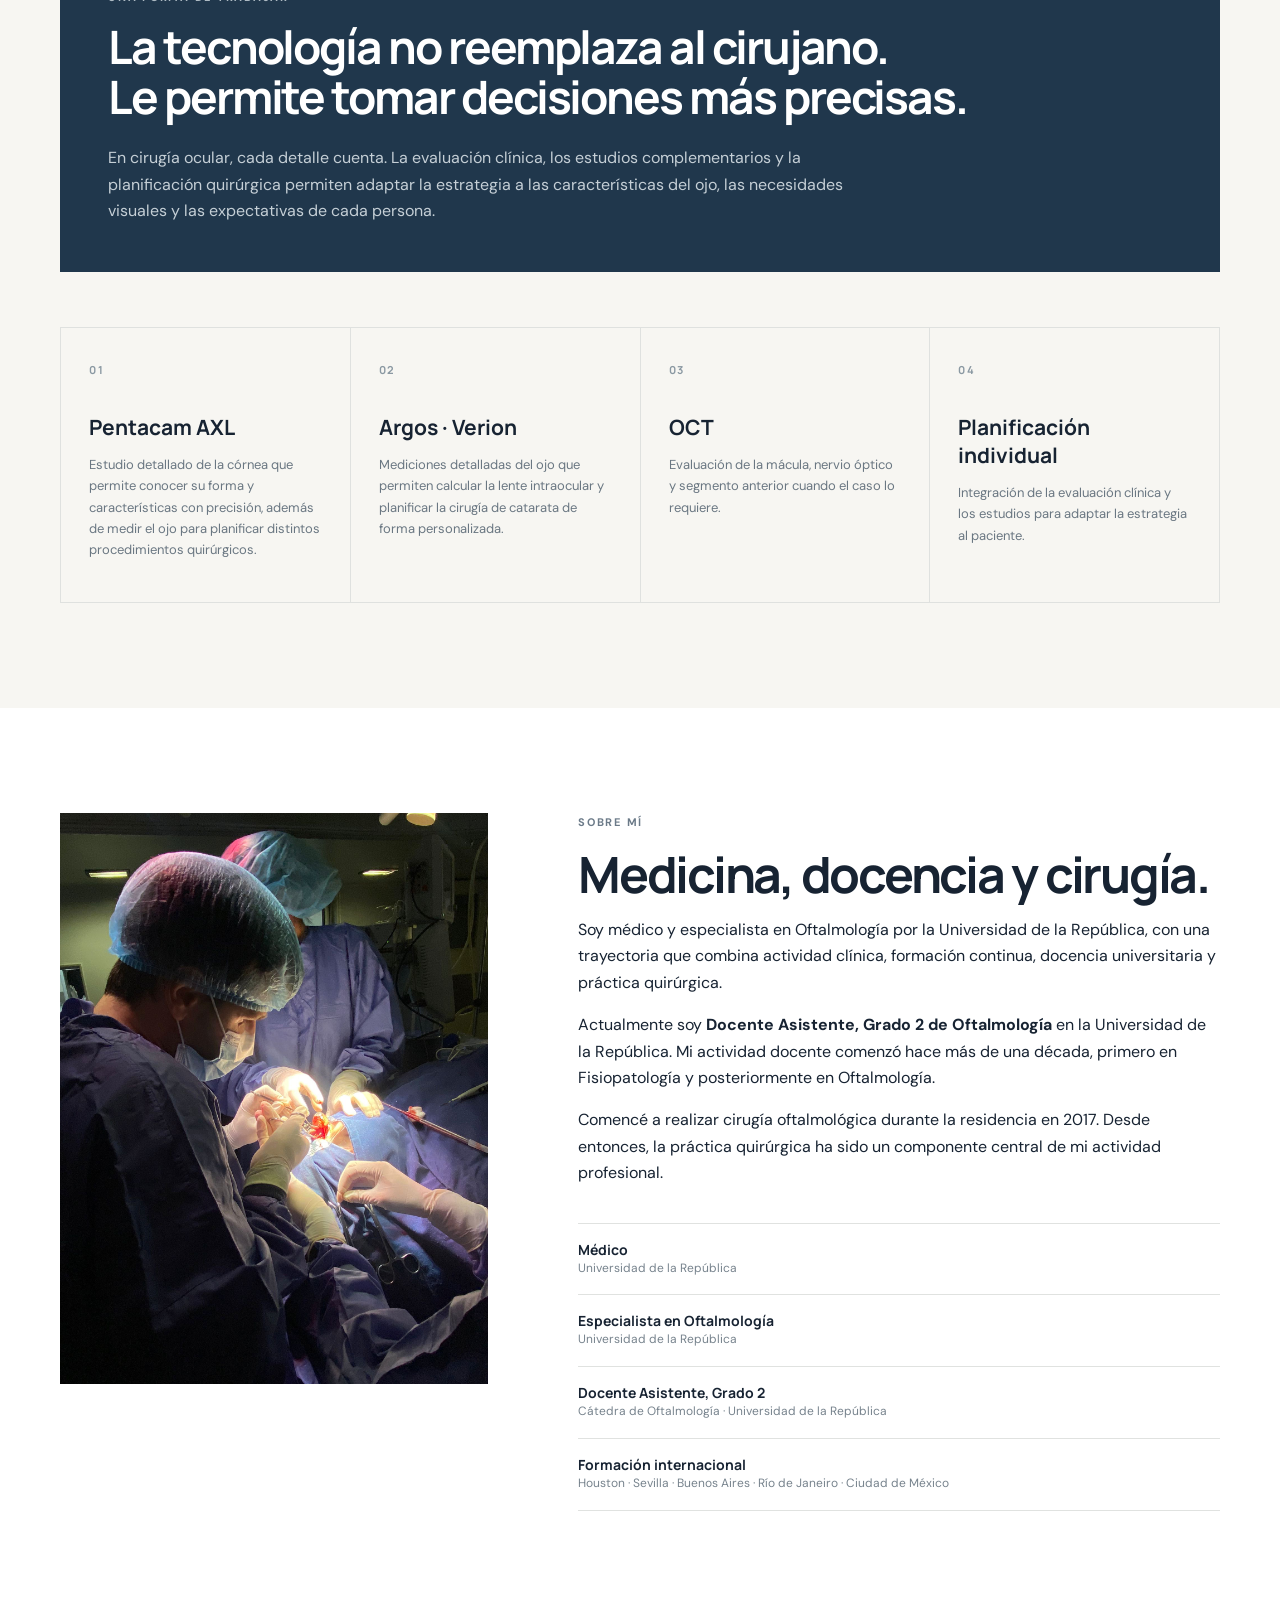
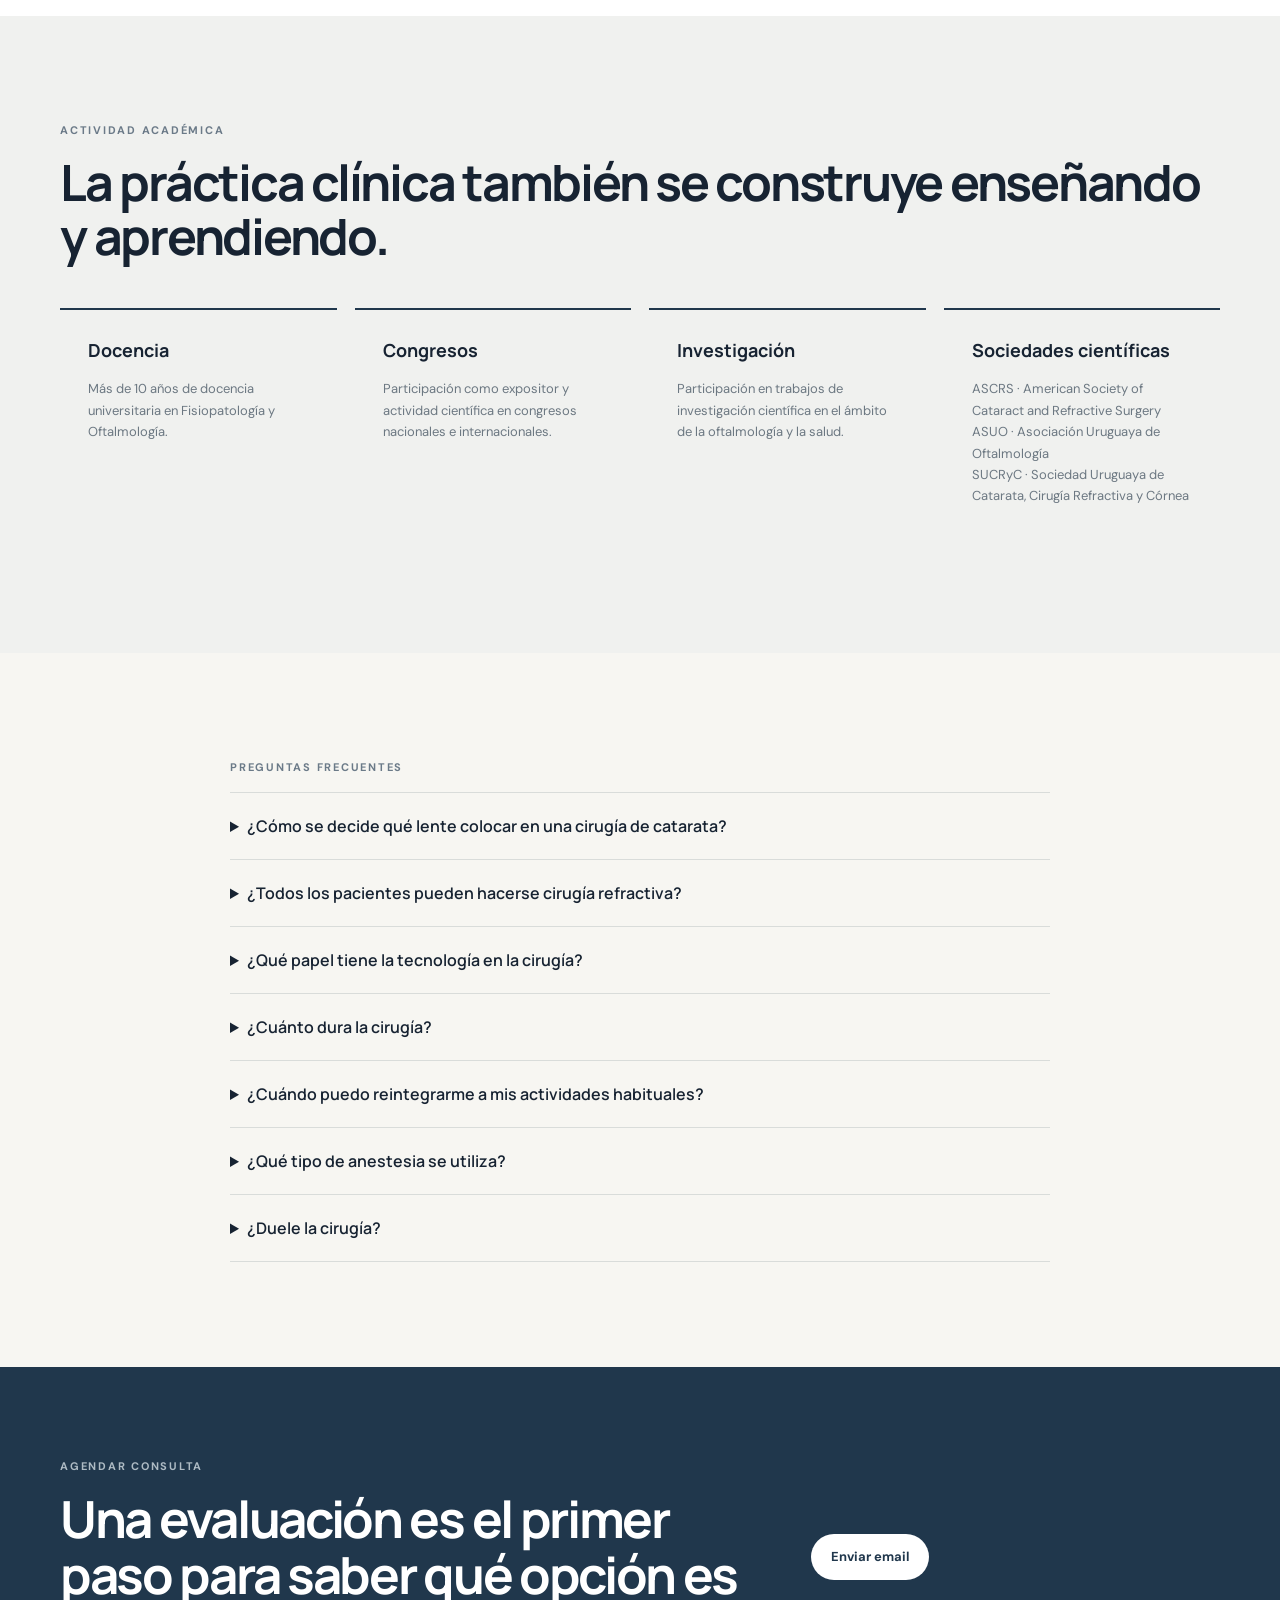
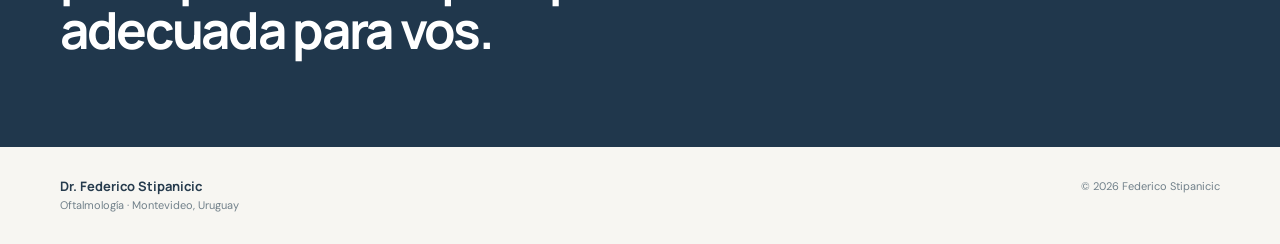
==== commit 79dac8e1: "Add files via upload" ====
--- a/index.html
+++ b/index.html
@@ -6,7 +6,7 @@
 <title>Federico Stipanicic | Oftalmología</title>
 <link rel="preconnect" href="https://fonts.googleapis.com"><link rel="preconnect" href="https://fonts.gstatic.com" crossorigin>
 <link href="https://fonts.googleapis.com/css2?family=DM+Sans:wght@400;500;600;700&family=Manrope:wght@500;600;700;800&display=swap" rel="stylesheet">
-<link rel="stylesheet" href="style.css?v=4">
+<link rel="stylesheet" href="style.css">
 </head>
 <body>
 <header class="site-header"><div class="container nav-wrap">
@@ -22,7 +22,7 @@
 <p class="hero-lead">Consulta oftalmológica, cirugía de catarata y cirugía refractiva, así como el tratamiento de patologías del segmento anterior, con una planificación personalizada para cada paciente.</p>
 <div class="hero-actions"><a class="button button-primary" href="#contacto">Agendar consulta</a><a class="button button-ghost" href="#sobre-mi">Conocer mi formación</a></div>
 <div class="hero-proof"><div><strong>+9</strong><span>años de experiencia quirúrgica</span></div><div><strong>+10</strong><span>años de docencia universitaria</span></div><div><strong>+2500</strong><span>cirugías oftalmológicas</span></div></div>
-</div><div class="hero-image image-placeholder"><div class="placeholder-inner"><span>FOTO PROFESIONAL</span><small>Retrato en consultorio / quirófano</small></div></div></div></section>
+</div><div class="hero-image hero-portrait"><img src="retrato-profesional.png" alt="Retrato profesional del Dr. Federico Stipanicic" width="1056" height="1408" loading="eager" fetchpriority="high"></div></div></section>
 
 <section id="especialidades" class="section"><div class="container"><div class="section-head"><div><p class="section-kicker">Áreas de especialización</p><h2>Un tratamiento pensado específicamente para cada paciente.</h2></div><p></p></div>
 <div class="cards"><article class="card"><span class="card-number">01</span><h3>Cirugía de catarata</h3><p>Cirugía de catarata con selección individualizada de lente intraocular y planificación basada en la anatomía ocular y el estilo de vida.</p><a href="#catarata">Ver más →</a></article>
@@ -42,8 +42,7 @@
 <details><summary>Multifocales</summary><p>Están diseñadas para proporcionar visión a diferentes distancias, buscando reducir la dependencia de anteojos para lejos, intermedio y cerca.</p></details>
 <details><summary>Tóricas</summary><p>Están diseñadas para corregir el astigmatismo además de la graduación necesaria para la visión después de la cirugía.</p></details>
 </div></div>
-</div>
-<div class="feature-box-image compact"><img src="foto-refractiva.webp" alt="Ilustración de tratamiento con láser oftalmológico" loading="lazy"></div></div></section>
+<div class="feature-box image-placeholder compact"><div class="placeholder-inner"><span>IMAGEN</span><small>Cirugía de catarata / lente intraocular / tecnología</small></div></div></div></section>
 
 <section id="refractiva" class="section tinted"><div class="container split-grid"><div class="feature-box image-placeholder compact"><div class="placeholder-inner"><span>IMAGEN</span><small>Cirugía / tecnología / detalle clínico</small></div></div><div>
 <p class="section-kicker">02 · Cirugía refractiva</p><h2>Volver a ver bien, con libertad.</h2>
@@ -72,7 +71,7 @@
 <article><span>03</span><h3>OCT</h3><p>Evaluación de la mácula, nervio óptico y segmento anterior cuando el caso lo requiere.</p></article>
 <article><span>04</span><h3>Planificación individual</h3><p>Integración de la evaluación clínica y los estudios para adaptar la estrategia al paciente.</p></article></div></div></section>
 
-<section id="sobre-mi" class="section about"><div class="container about-grid"><div class="about-image image-placeholder"><div class="placeholder-inner"><span>FOTO</span><small>Retrato profesional / docencia</small></div></div><div>
+<section id="sobre-mi" class="section about"><div class="container about-grid"><div class="about-image about-photo"><img src="foto-quirofano.jpg" alt="Fotografía del Dr. Federico Stipanicic durante una intervención quirúrgica" loading="lazy"></div><div>
 <p class="section-kicker">Sobre mí</p><h2>Medicina, docencia y cirugía.</h2>
 <p>Soy médico y especialista en Oftalmología por la Universidad de la República, con una trayectoria que combina actividad clínica, formación continua, docencia universitaria y práctica quirúrgica.</p>
 <p>Actualmente soy <strong>Docente Asistente, Grado 2 de Oftalmología</strong> en la Universidad de la República. Mi actividad docente comenzó hace más de una década, primero en Fisiopatología y posteriormente en Oftalmología.</p>
@@ -96,5 +95,5 @@
 <div class="contact-actions"><a class="button button-light" href="mailto:federicostipanicic@gmail.com">Enviar email</a></div></div></section>
 </main>
 <footer class="footer"><div class="container footer-grid"><div><strong>Dr. Federico Stipanicic</strong><span>Oftalmología · Montevideo, Uruguay</span></div><span>© 2026 Federico Stipanicic</span></div></footer>
-<script src="script.js?v=2"></script>
+<script src="script.js"></script>
 </body></html>
--- a/style.css
+++ b/style.css
@@ -1,7 +1,5 @@
-*{box-sizing:border-box}html{scroll-behavior:smooth}body{margin:0;background:#f7f6f2;color:#172332;font-family:"DM Sans",Arial,sans-serif;line-height:1.65}a{color:inherit;text-decoration:none}.container{width:min(1160px,calc(100% - 44px));margin:auto}.narrow{max-width:820px}.site-header{position:sticky;top:0;z-index:20;background:rgba(247,246,242,.94);backdrop-filter:blur(14px);border-bottom:1px solid #e4e2dc}.nav-wrap{height:78px;display:flex;align-items:center;justify-content:space-between}.brand{display:flex;align-items:center;gap:12px}.brand-mark{width:38px;height:38px;border:1px solid #24384b;border-radius:50%;display:grid;place-items:center;font:700 12px Manrope;letter-spacing:-.04em}.brand strong{display:block;font:700 15px Manrope}.brand small{display:block;color:#718090;font-size:11px;letter-spacing:.04em}.nav{display:flex;align-items:center;gap:26px;font-size:13px;font-weight:600}.nav a{color:#526170}.nav a:hover{color:#15293d}.nav-cta{border:1px solid #20374c;padding:9px 14px;border-radius:999px;color:#20374c!important}.menu-toggle{display:none;background:none;border:0;font-size:22px}.hero{padding:94px 0 82px;background:linear-gradient(135deg,#f7f6f2 0%,#f1f3f3 100%)}.hero-grid{display:grid;grid-template-columns:1.05fr .8fr;gap:72px;align-items:center}.eyebrow,.section-kicker{margin:0 0 16px;color:#6b7a88;text-transform:uppercase;letter-spacing:.16em;font-size:11px;font-weight:700}.hero h1,.section h2,.statement h2,.contact h2{font-family:Manrope,Arial,sans-serif;letter-spacing:-.045em;line-height:1.08;margin:0}.hero h1{font-size:clamp(43px,6vw,70px);font-weight:700}.hero h1 em{font-style:normal;color:#516b7d}.hero-lead{font-size:19px;max-width:650px;color:#586775;margin:28px 0}.hero-actions{display:flex;gap:12px;flex-wrap:wrap}.button{display:inline-flex;align-items:center;justify-content:center;padding:12px 20px;border-radius:999px;font-size:13px;font-weight:700}.button-primary{background:#20374c;color:white}.button-ghost{border:1px solid #cbd0d3}.hero-proof{display:flex;flex-wrap:wrap;gap:34px;margin-top:52px;padding-top:22px;border-top:1px solid #dcdedc}.hero-proof div{display:flex;flex-direction:column}.hero-proof strong{font:700 24px Manrope}.hero-proof span{font-size:11px;line-height:1.35;color:#73808b;max-width:105px}.image-placeholder{min-height:500px;background:#dfe4e5;position:relative;overflow:hidden}
-.feature-box-image{position:relative;overflow:hidden;border-radius:2px}
-.feature-box-image img{width:100%;height:100%;object-fit:cover;display:block}.image-placeholder:after{content:"";position:absolute;inset:18px;border:1px solid rgba(255,255,255,.7)}.placeholder-inner{position:absolute;inset:0;display:flex;flex-direction:column;align-items:center;justify-content:center;color:#6e7b85;text-align:center;z-index:1}.placeholder-inner span{font:700 12px Manrope;letter-spacing:.18em}.placeholder-inner small{margin-top:10px;font-size:11px;line-height:1.5;max-width:220px}.statement{padding:105px 0;background:#20374c;color:#fff}.statement .section-kicker{color:#aebbc4}.statement h2{font-size:clamp(32px,4vw,50px)}.statement p:last-child{color:#c5cfd6;max-width:720px;margin-top:28px}.section{padding:105px 0}.section-head{display:flex;justify-content:space-between;gap:50px;align-items:end;margin-bottom:45px}.section h2{font-size:clamp(34px,4vw,50px)}.section-head>p{max-width:420px;color:#6d7984;margin:0}.cards{display:grid;grid-template-columns:repeat(3,1fr);gap:18px}.card{background:#fff;border:1px solid #e6e4df;padding:34px;min-height:300px;display:flex;flex-direction:column}.card-number,.technology-grid span{color:#8a98a2;font:700 11px Manrope;letter-spacing:.14em}.card h3{font:700 26px Manrope;margin:35px 0 12px;letter-spacing:-.03em}.card p{color:#66737f;font-size:14px}.card a{margin-top:auto;font-size:12px;font-weight:700}.split-section{background:#fff}.split-grid{display:grid;grid-template-columns:1fr 1fr;gap:90px;align-items:center}.catarata-layout{grid-template-columns:minmax(0,1.18fr) minmax(320px,.82fr);align-items:start}.catarata-layout .feature-box{min-height:520px}
-.split-grid h2{margin-bottom:25px}.split-grid p{color:#64717d}.feature-box{border:1px solid #dfe1df;padding:45px;background:#f7f6f2}.feature-stat strong{display:block;font:700 60px Manrope;letter-spacing:-.05em}.feature-stat span{display:block;color:#71808c;font-size:13px}.feature-line{height:1px;background:#d7dad9;margin:35px 0}.tag-row,.tech-list{display:flex;gap:8px;flex-wrap:wrap;margin-top:26px}.tag-row span,.tech-list span{border:1px solid #d7dcdf;border-radius:999px;padding:6px 11px;font-size:11px;color:#5c6b77}.tinted{background:#edf0ef}.compact{min-height:390px}.technology-grid{display:grid;grid-template-columns:repeat(4,1fr);border-top:1px solid #dfe1df;border-left:1px solid #dfe1df}.technology-grid article{padding:28px;border-right:1px solid #dfe1df;border-bottom:1px solid #dfe1df;min-height:230px;background:#f7f6f2}.technology-grid h3{font:700 21px Manrope;margin:30px 0 10px}.technology-grid p{color:#6a7782;font-size:13px}.about{background:#fff}.about-grid{display:grid;grid-template-columns:.8fr 1.2fr;gap:90px;align-items:start}.about-image{min-height:580px}.about-copy h2{margin-bottom:25px}.about-copy>p{color:#63717d}.credentials{margin-top:36px;border-top:1px solid #e0e2e0}.credentials div{padding:16px 0;border-bottom:1px solid #e0e2e0}.credentials strong{display:block;font:700 14px Manrope}.credentials span{display:block;color:#77838d;font-size:12px}.academic{background:#f0f1ef}.academic-grid{display:grid;grid-template-columns:repeat(4,1fr);gap:18px}.academic-grid div{padding:28px;border-top:2px solid #20374c}.academic-grid strong{font:700 18px Manrope}.academic-grid p{font-size:13px;color:#6c7882}.faq details{border-top:1px solid #d9dcda;padding:22px 0}.faq details:last-child{border-bottom:1px solid #d9dcda}.faq summary{cursor:pointer;font:600 16px Manrope}.faq details p{color:#687580;font-size:14px;max-width:720px}.contact{background:#20374c;color:#fff;padding:90px 0}.contact-grid{display:grid;grid-template-columns:1.25fr .75fr;gap:70px;align-items:center}.contact .section-kicker{color:#aebbc4}.contact h2{font-size:clamp(35px,4vw,52px)}.contact p:not(.section-kicker){color:#c3cdd4}.contact-actions{display:flex;flex-direction:column;gap:12px;align-items:flex-start}.button-light{background:#fff;color:#20374c}.button-outline-light{border:1px solid #8192a0;color:#fff}.contact-actions small{color:#9eacb6;font-size:10px;max-width:260px}.footer{padding:30px 0;color:#71808a;font-size:11px}.footer-grid{display:flex;justify-content:space-between;gap:20px}.footer-grid div span{display:block}.footer strong{color:#263b4d;font:700 13px Manrope}@media(max-width:900px){.nav{display:none}.menu-toggle{display:block;cursor:pointer}.hero-grid,.split-grid,.about-grid,.contact-grid{grid-template-columns:1fr;gap:42px}.catarata-layout{grid-template-columns:minmax(0,1.15fr) minmax(110px,.75fr);gap:18px;align-items:start}.catarata-layout .feature-box{position:static;min-height:360px}.hero-image,.about-image{min-height:420px}.cards{grid-template-columns:1fr}.technology-grid,.academic-grid{grid-template-columns:repeat(2,1fr)}.section-head{display:block}.section-head>p{margin-top:18px}.hero{padding-top:65px}.nav.open{display:flex;position:absolute;top:100%;left:0;right:0;background:#f7f6f2;padding:18px 15px;flex-direction:column;align-items:stretch;border-bottom:1px solid #e4e2dc}.nav.open a{padding:8px 0}.nav.open .nav-cta{padding:9px 14px;text-align:center}}@media(max-width:600px){.container{width:min(100% - 30px,1160px)}.nav-wrap{height:68px}.hero h1{font-size:43px}.hero-lead{font-size:17px}.hero-proof{gap:16px}.hero-proof strong{font-size:20px}.hero-proof span{font-size:10px}.section,.statement{padding:72px 0}.technology-grid,.academic-grid{grid-template-columns:1fr}.feature-box{padding:30px}.footer-grid{display:block}.footer-grid>span{display:block;margin-top:10px}}
+*{box-sizing:border-box}html{scroll-behavior:smooth}body{margin:0;background:#f7f6f2;color:#172332;font-family:"DM Sans",Arial,sans-serif;line-height:1.65}a{color:inherit;text-decoration:none}.container{width:min(1160px,calc(100% - 44px));margin:auto}.narrow{max-width:820px}.site-header{position:sticky;top:0;z-index:20;background:rgba(247,246,242,.94);backdrop-filter:blur(14px);border-bottom:1px solid #e4e2dc}.nav-wrap{height:78px;display:flex;align-items:center;justify-content:space-between}.brand{display:flex;align-items:center;gap:12px}.brand-mark{width:38px;height:38px;border:1px solid #24384b;border-radius:50%;display:grid;place-items:center;font:700 12px Manrope;letter-spacing:-.04em}.brand strong{display:block;font:700 15px Manrope}.brand small{display:block;color:#718090;font-size:11px;letter-spacing:.04em}.nav{display:flex;align-items:center;gap:26px;font-size:13px;font-weight:600}.nav a{color:#526170}.nav a:hover{color:#15293d}.nav-cta{border:1px solid #20374c;padding:9px 14px;border-radius:999px;color:#20374c!important}.menu-toggle{display:none;background:none;border:0;font-size:22px}.hero{padding:94px 0 82px;background:linear-gradient(135deg,#f7f6f2 0%,#f1f3f3 100%)}.hero-grid{display:grid;grid-template-columns:1.05fr .8fr;gap:72px;align-items:center}.eyebrow,.section-kicker{margin:0 0 16px;color:#6b7a88;text-transform:uppercase;letter-spacing:.16em;font-size:11px;font-weight:700}.hero h1,.section h2,.statement h2,.contact h2{font-family:Manrope,Arial,sans-serif;letter-spacing:-.045em;line-height:1.08;margin:0}.hero h1{font-size:clamp(43px,6vw,70px);font-weight:700}.hero h1 em{font-style:normal;color:#516b7d}.hero-lead{font-size:19px;max-width:650px;color:#586775;margin:28px 0}.hero-actions{display:flex;gap:12px;flex-wrap:wrap}.button{display:inline-flex;align-items:center;justify-content:center;padding:12px 20px;border-radius:999px;font-size:13px;font-weight:700}.button-primary{background:#20374c;color:white}.button-ghost{border:1px solid #cbd0d3}.hero-proof{display:flex;gap:34px;margin-top:52px;padding-top:22px;border-top:1px solid #dcdedc}.hero-proof div{display:flex;flex-direction:column}.hero-proof strong{font:700 24px Manrope}.hero-proof span{font-size:11px;line-height:1.35;color:#73808b;max-width:105px}.image-placeholder{min-height:500px;background:#dfe4e5;position:relative;overflow:hidden}.image-placeholder:after{content:"";position:absolute;inset:18px;border:1px solid rgba(255,255,255,.7)}.placeholder-inner{position:absolute;inset:0;display:flex;flex-direction:column;align-items:center;justify-content:center;color:#6e7b85;text-align:center;z-index:1}.placeholder-inner span{font:700 12px Manrope;letter-spacing:.18em}.placeholder-inner small{margin-top:6px;font-size:11px}.statement{padding:105px 0;background:#20374c;color:#fff}.statement .section-kicker{color:#aebbc4}.statement h2{font-size:clamp(32px,4vw,50px)}.statement p:last-child{color:#c5cfd6;max-width:720px;margin-top:28px}.section{padding:105px 0}.section-head{display:flex;justify-content:space-between;gap:50px;align-items:end;margin-bottom:45px}.section h2{font-size:clamp(34px,4vw,50px)}.section-head>p{max-width:420px;color:#6d7984;margin:0}.cards{display:grid;grid-template-columns:repeat(3,1fr);gap:18px}.card{background:#fff;border:1px solid #e6e4df;padding:34px;min-height:300px;display:flex;flex-direction:column}.card-number,.technology-grid span{color:#8a98a2;font:700 11px Manrope;letter-spacing:.14em}.card h3{font:700 26px Manrope;margin:35px 0 12px;letter-spacing:-.03em}.card p{color:#66737f;font-size:14px}.card a{margin-top:auto;font-size:12px;font-weight:700}.split-section{background:#fff}.split-grid{display:grid;grid-template-columns:1fr 1fr;gap:90px;align-items:center}.catarata-layout{grid-template-columns:minmax(0,1.18fr) minmax(320px,.82fr);align-items:start}.catarata-layout .feature-box{min-height:520px;position:sticky;top:120px}
+.split-grid h2{margin-bottom:25px}.split-grid p{color:#64717d}.feature-box{border:1px solid #dfe1df;padding:45px;background:#f7f6f2}.feature-stat strong{display:block;font:700 60px Manrope;letter-spacing:-.05em}.feature-stat span{display:block;color:#71808c;font-size:13px}.feature-line{height:1px;background:#d7dad9;margin:35px 0}.tag-row,.tech-list{display:flex;gap:8px;flex-wrap:wrap;margin-top:26px}.tag-row span,.tech-list span{border:1px solid #d7dcdf;border-radius:999px;padding:6px 11px;font-size:11px;color:#5c6b77}.tinted{background:#edf0ef}.compact{min-height:390px}.technology-grid{display:grid;grid-template-columns:repeat(4,1fr);border-top:1px solid #dfe1df;border-left:1px solid #dfe1df}.technology-grid article{padding:28px;border-right:1px solid #dfe1df;border-bottom:1px solid #dfe1df;min-height:230px;background:#f7f6f2}.technology-grid h3{font:700 21px Manrope;margin:30px 0 10px}.technology-grid p{color:#6a7782;font-size:13px}.about{background:#fff}.about-grid{display:grid;grid-template-columns:.8fr 1.2fr;gap:90px;align-items:start}.about-image{min-height:580px}.about-copy h2{margin-bottom:25px}.about-copy>p{color:#63717d}.credentials{margin-top:36px;border-top:1px solid #e0e2e0}.credentials div{padding:16px 0;border-bottom:1px solid #e0e2e0}.credentials strong{display:block;font:700 14px Manrope}.credentials span{display:block;color:#77838d;font-size:12px}.academic{background:#f0f1ef}.academic-grid{display:grid;grid-template-columns:repeat(4,1fr);gap:18px}.academic-grid div{padding:28px;border-top:2px solid #20374c}.academic-grid strong{font:700 18px Manrope}.academic-grid p{font-size:13px;color:#6c7882}.faq details{border-top:1px solid #d9dcda;padding:22px 0}.faq details:last-child{border-bottom:1px solid #d9dcda}.faq summary{cursor:pointer;font:600 16px Manrope}.faq details p{color:#687580;font-size:14px;max-width:720px}.contact{background:#20374c;color:#fff;padding:90px 0}.contact-grid{display:grid;grid-template-columns:1.25fr .75fr;gap:70px;align-items:center}.contact .section-kicker{color:#aebbc4}.contact h2{font-size:clamp(35px,4vw,52px)}.contact p:not(.section-kicker){color:#c3cdd4}.contact-actions{display:flex;flex-direction:column;gap:12px;align-items:flex-start}.button-light{background:#fff;color:#20374c}.button-outline-light{border:1px solid #8192a0;color:#fff}.contact-actions small{color:#9eacb6;font-size:10px;max-width:260px}.footer{padding:30px 0;color:#71808a;font-size:11px}.footer-grid{display:flex;justify-content:space-between;gap:20px}.footer-grid div span{display:block}.footer strong{color:#263b4d;font:700 13px Manrope}@media(max-width:900px){.nav{display:none}.menu-toggle{display:block}.hero-grid,.split-grid,.about-grid,.contact-grid{grid-template-columns:1fr;gap:42px}.catarata-layout{grid-template-columns:minmax(0,1.15fr) minmax(110px,.75fr);gap:18px;align-items:start}.catarata-layout .feature-box{position:static;min-height:360px}.hero-image,.about-image{min-height:420px}.cards{grid-template-columns:1fr}.technology-grid,.academic-grid{grid-template-columns:repeat(2,1fr)}.section-head{display:block}.section-head>p{margin-top:18px}.hero{padding-top:65px}}@media(max-width:600px){.container{width:min(100% - 30px,1160px)}.nav-wrap{height:68px}.hero h1{font-size:43px}.hero-lead{font-size:17px}.hero-proof{gap:16px}.hero-proof strong{font-size:20px}.hero-proof span{font-size:10px}.section,.statement{padding:72px 0}.technology-grid,.academic-grid{grid-template-columns:1fr}.feature-box{padding:30px}.footer-grid{display:block}.footer-grid>span{display:block;margin-top:10px}.nav.open{display:flex;position:absolute;top:68px;left:0;right:0;background:#f7f6f2;padding:18px 15px;flex-direction:column;align-items:stretch;border-bottom:1px solid #e4e2dc}.nav.open a{padding:8px 0}.nav.open .nav-cta{padding:9px 14px;text-align:center}.menu-toggle{cursor:pointer}}
 .technology-philosophy{margin:0 0 55px;padding:48px;background:#20374c;color:#fff}
 .technology-philosophy .section-kicker{color:#aebbc4}
 .technology-philosophy h3{font:700 clamp(30px,3.6vw,46px) Manrope,Arial,sans-serif;letter-spacing:-.045em;line-height:1.08;margin:0}
@@ -20,4 +18,12 @@
 .lens-dropdowns{display:flex;flex-direction:column;gap:10px;}
 .segment-section{align-items:center;}
 .segment-section .feature-box{min-height:390px;}
-@media(max-width:680px){.catarata-layout{grid-template-columns:1fr}.catarata-layout .feature-box{min-height:280px}}
+
+/* Retrato profesional del hero */
+.hero-portrait{min-height:500px;overflow:hidden;background:#f7f6f2;align-self:stretch}
+.hero-portrait img{display:block;width:100%;height:100%;min-height:500px;object-fit:cover;object-position:center 61%}
+@media(max-width:900px){.hero-portrait,.hero-portrait img{min-height:420px}}
+
+/* Fotografía quirúrgica original, sin recorte, en Sobre mí */
+.about-photo{background:#f0f1ef;min-height:0;overflow:hidden}
+.about-photo img{display:block;width:100%;height:auto;object-fit:contain}
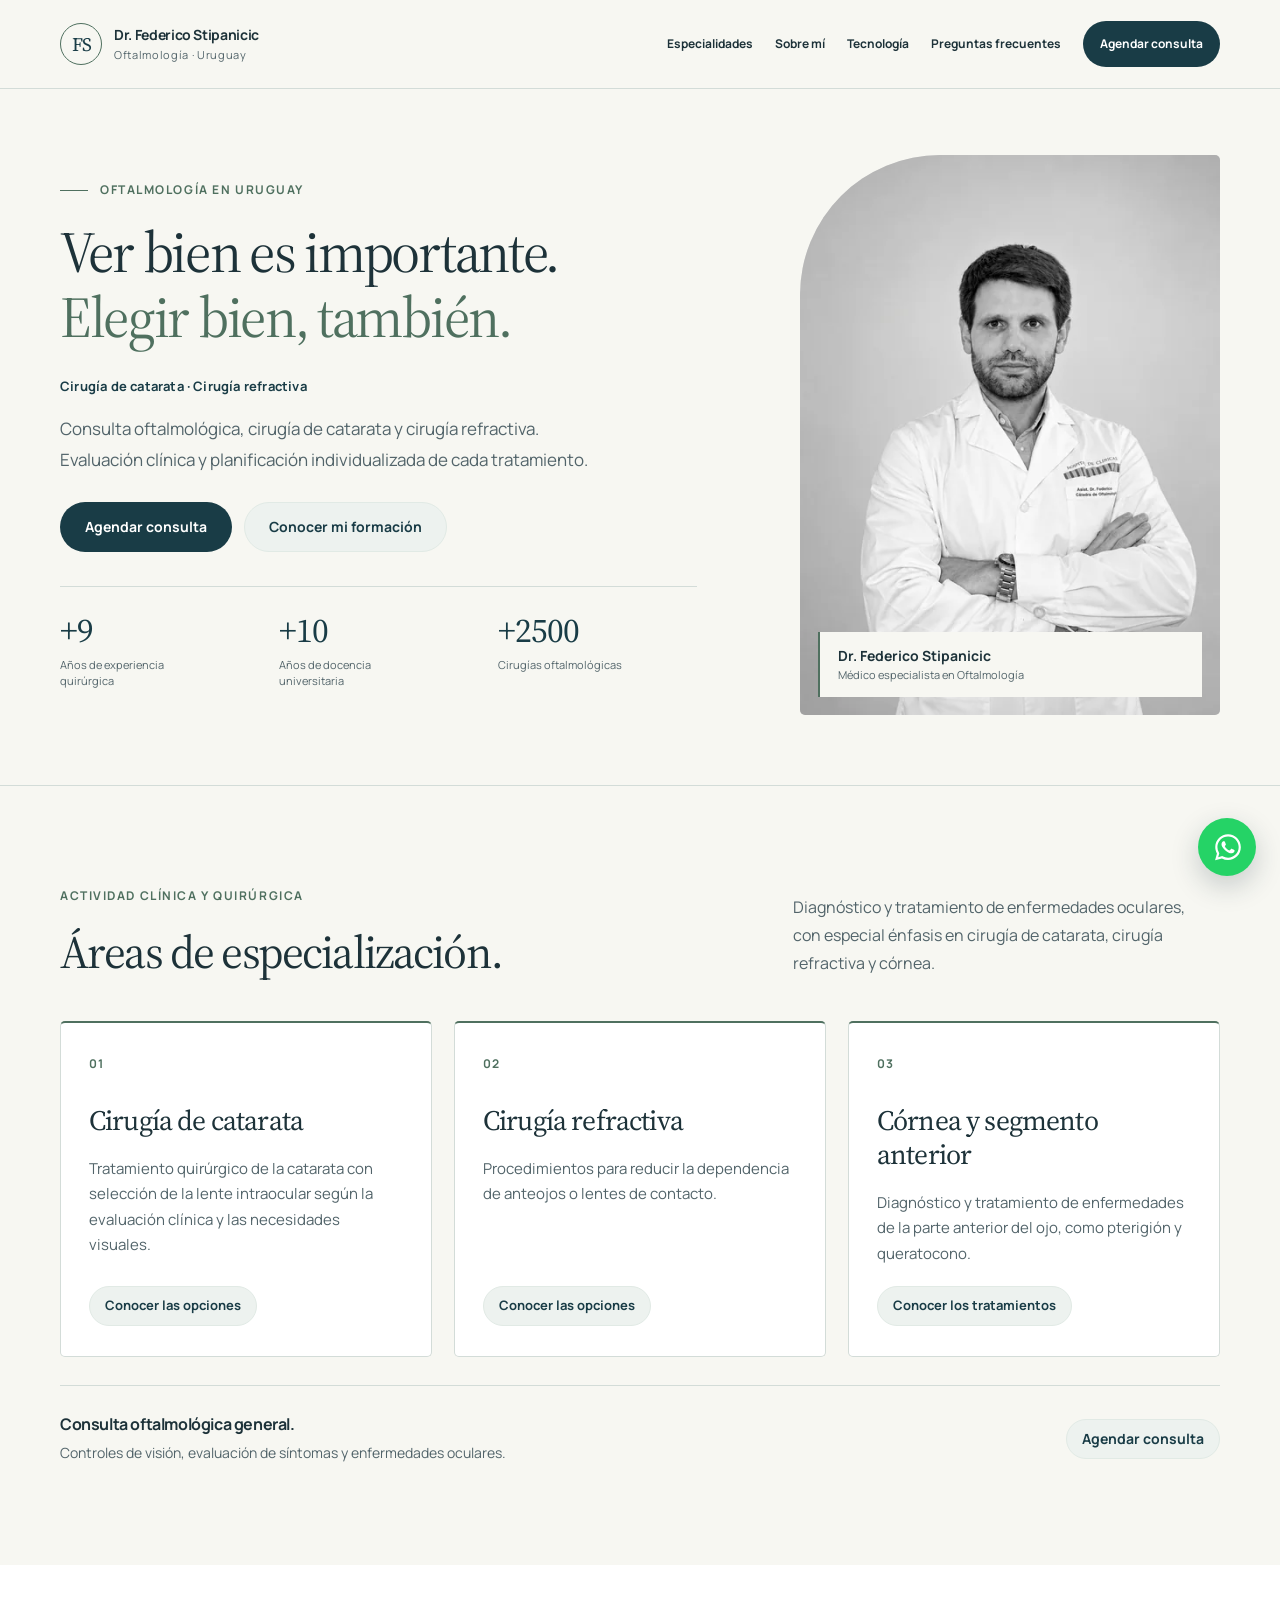
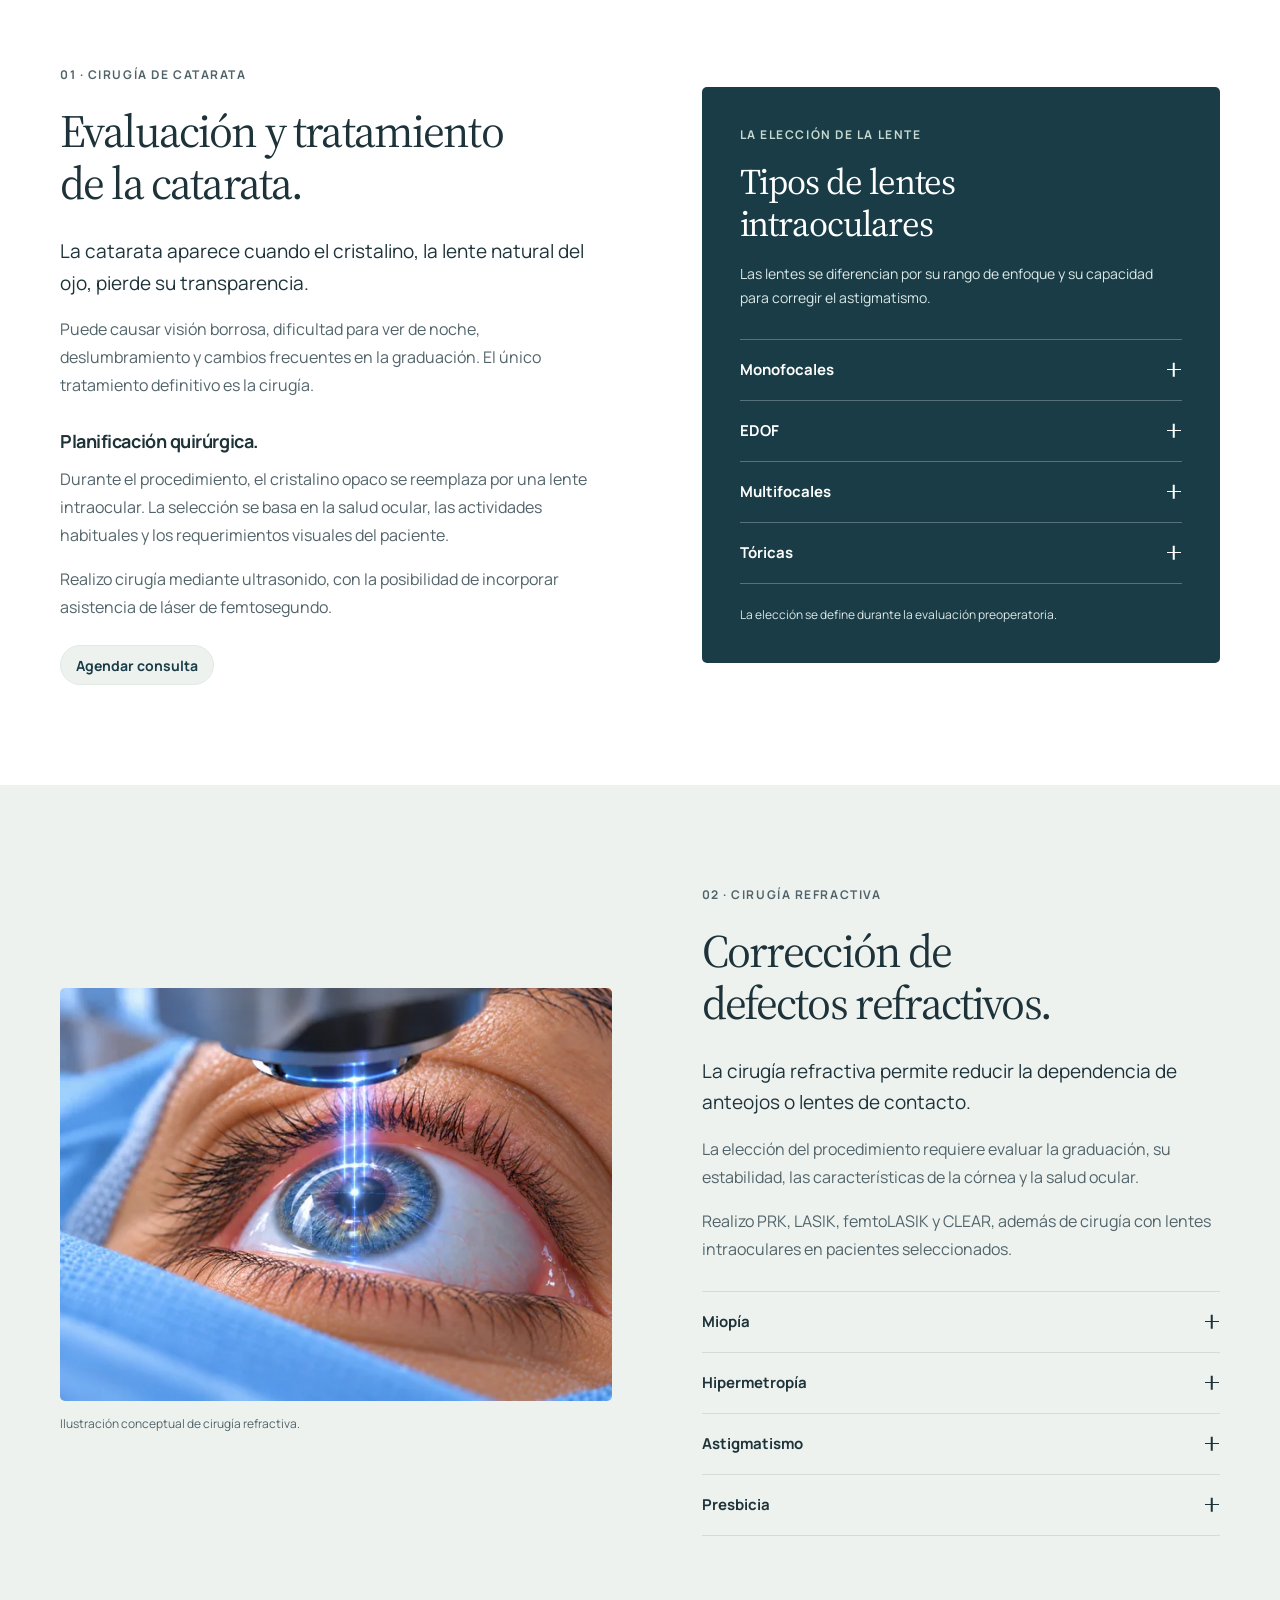
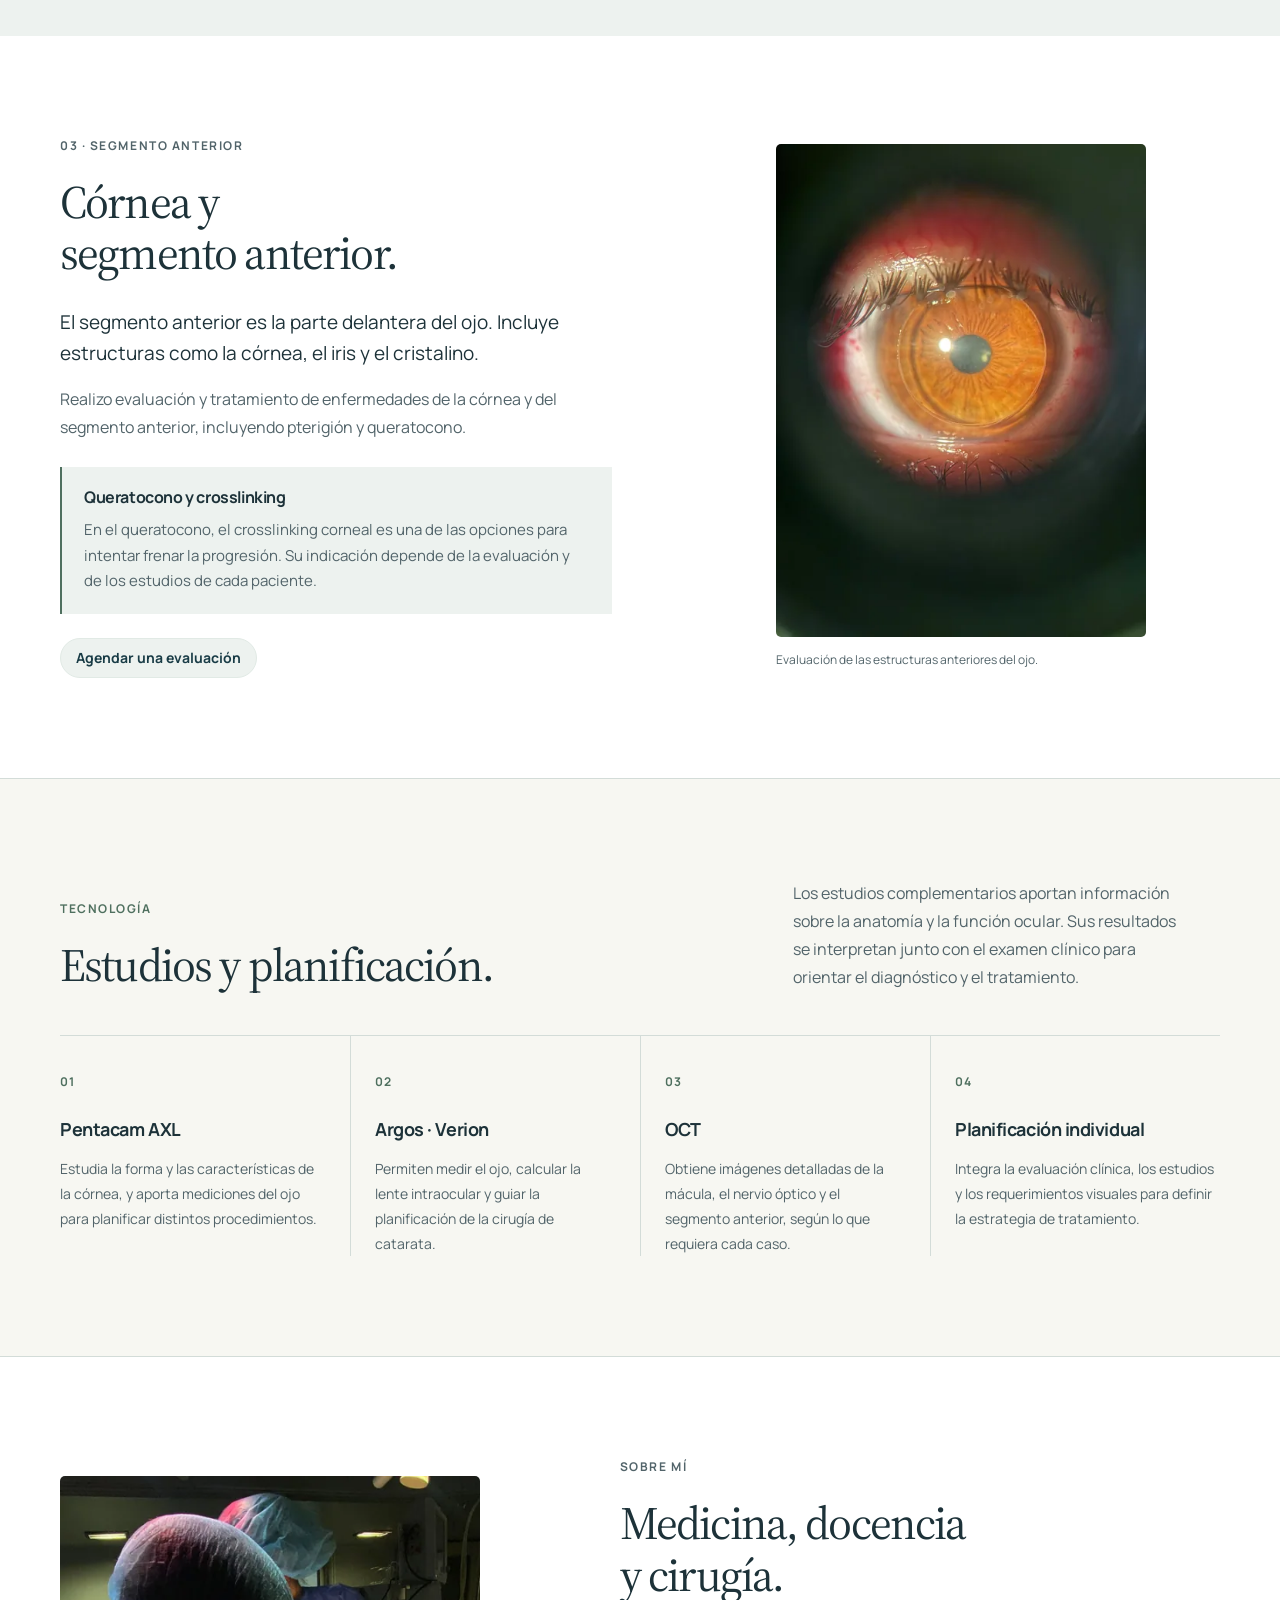
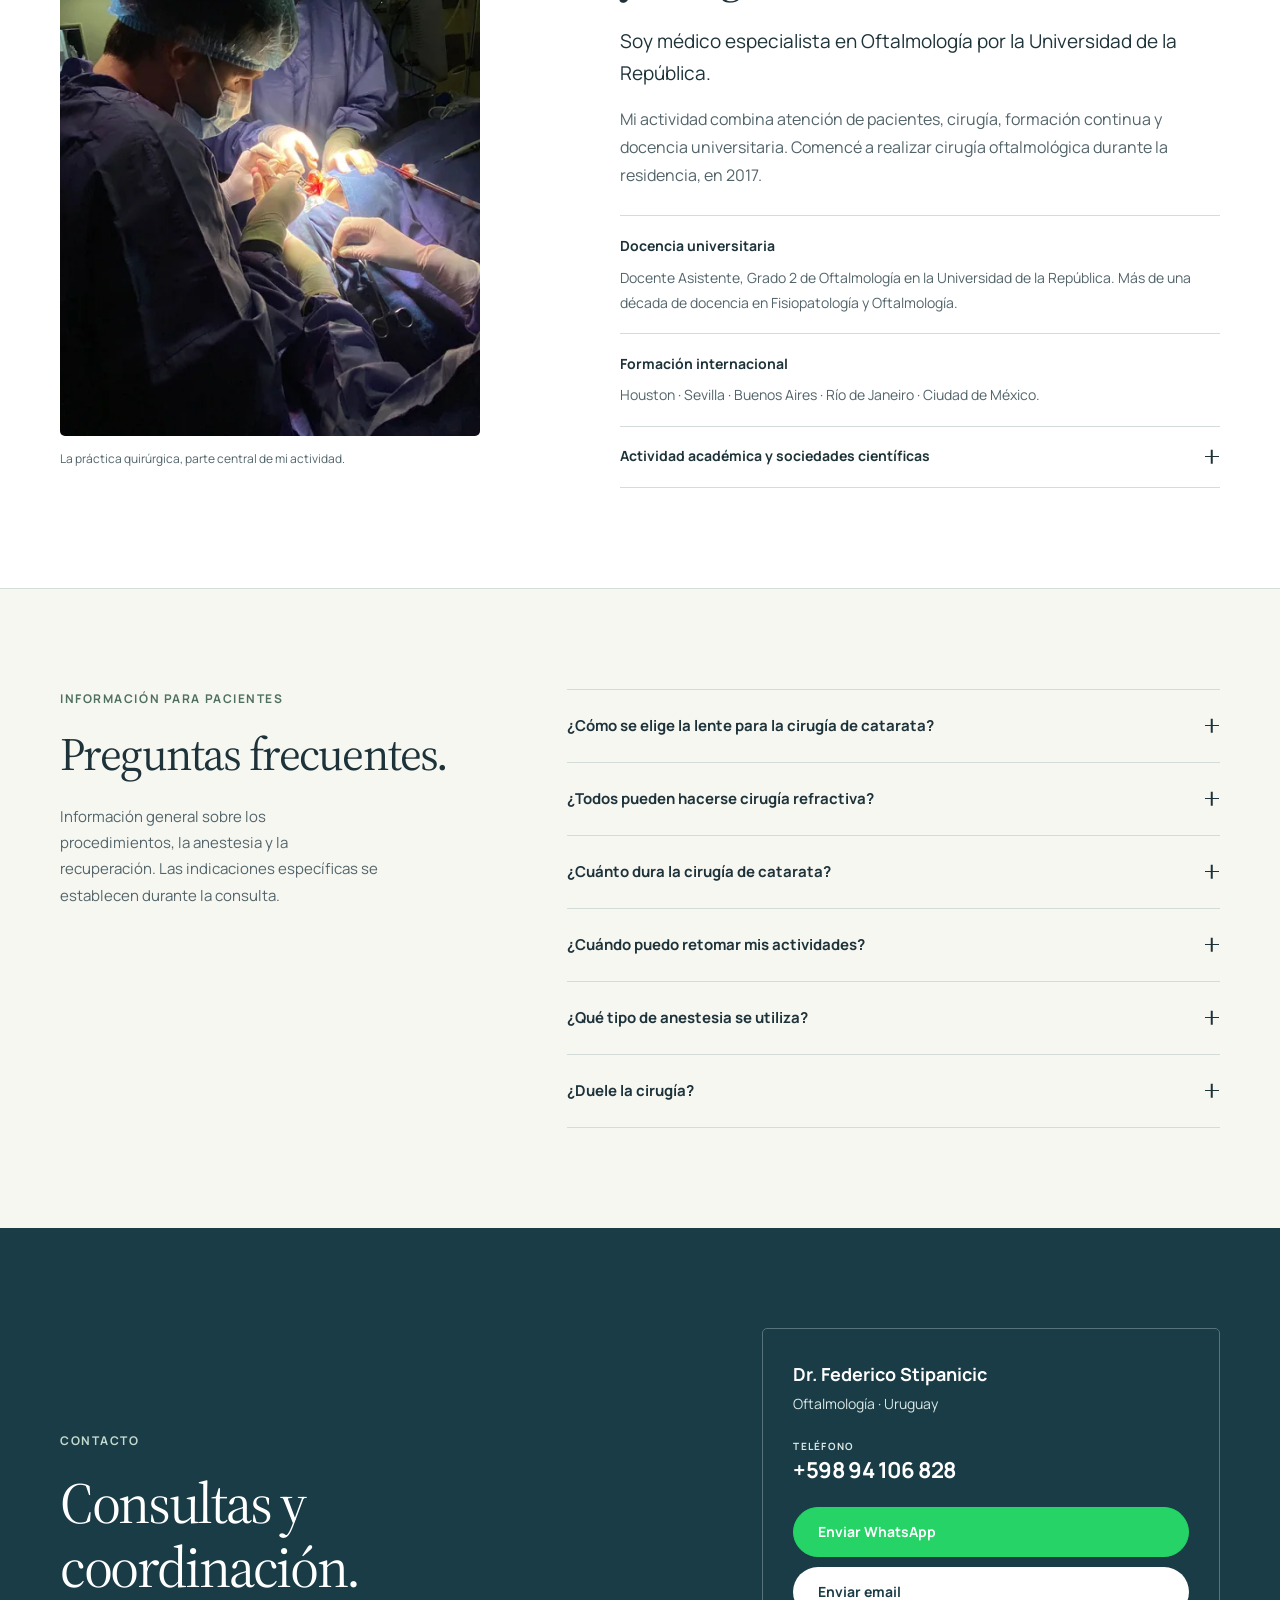
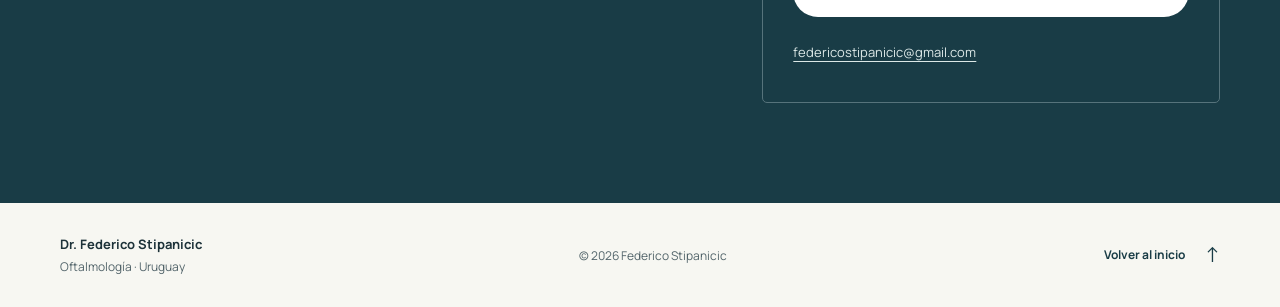
==== commit f8c62961: "Add files via upload" ====
--- a/index.html
+++ b/index.html
@@ -1,99 +1,193 @@
-<!doctype html>
-<html lang="es">
+<!DOCTYPE html>
+<html lang="es-UY">
 <head>
-<meta charset="utf-8"><meta name="viewport" content="width=device-width, initial-scale=1">
-<meta name="description" content="Federico Stipanicic — Oftalmología. Cirugía de catarata, cirugía refractiva y segmento anterior.">
-<title>Federico Stipanicic | Oftalmología</title>
-<link rel="preconnect" href="https://fonts.googleapis.com"><link rel="preconnect" href="https://fonts.gstatic.com" crossorigin>
-<link href="https://fonts.googleapis.com/css2?family=DM+Sans:wght@400;500;600;700&family=Manrope:wght@500;600;700;800&display=swap" rel="stylesheet">
-<link rel="stylesheet" href="style.css">
+  <meta charset="utf-8">
+  <meta name="viewport" content="width=device-width, initial-scale=1">
+  <meta name="theme-color" content="#193c46">
+  <meta name="description" content="Dr. Federico Stipanicic, oftalmólogo en Uruguay. Consulta oftalmológica, cirugía de catarata, cirugía refractiva y córnea. Evaluación y planificación individual.">
+  <title>Dr. Federico Stipanicic · Oftalmología en Uruguay</title>
+  <meta property="og:type" content="website">
+  <meta property="og:locale" content="es_UY">
+  <meta property="og:title" content="Dr. Federico Stipanicic · Oftalmología">
+  <meta property="og:description" content="Consulta oftalmológica, cirugía de catarata y cirugía refractiva. Evaluación clínica y planificación quirúrgica.">
+  <link rel="icon" href="assets/favicon.svg" type="image/svg+xml">
+  <link rel="preload" href="assets/manrope-regular.woff2" as="font" type="font/woff2" crossorigin>
+  <link rel="preconnect" href="https://fonts.googleapis.com">
+  <link rel="preconnect" href="https://fonts.gstatic.com" crossorigin>
+  <link href="https://fonts.googleapis.com/css2?family=Source+Serif+4:opsz,wght@8..60,400;8..60,500&display=swap" rel="stylesheet">
+  <link rel="stylesheet" href="style.css">
+  <script src="script.js" defer></script>
+  <script type="application/ld+json">
+  {"@context":"https://schema.org","@type":"Person","name":"Federico Stipanicic","honorificPrefix":"Dr.","jobTitle":"Médico especialista en Oftalmología","description":"Docente Asistente, Grado 2 de Oftalmología en la Universidad de la República.","email":"federicostipanicic@gmail.com","telephone":"+59894106828","alumniOf":{"@type":"CollegeOrUniversity","name":"Universidad de la República"},"knowsAbout":["Oftalmología","Cirugía de catarata","Cirugía refractiva","Córnea"]}
+  </script>
 </head>
 <body>
-<header class="site-header"><div class="container nav-wrap">
-<a class="brand" href="#inicio"><span class="brand-mark">FS</span><span><strong>Dr. Federico Stipanicic</strong><small>Oftalmología — Uruguay</small></span></a>
-<button class="menu-toggle" aria-label="Abrir menú" aria-expanded="false">☰</button>
-<nav class="nav"><a href="#especialidades">Especialidades</a><a href="#sobre-mi">Sobre mí</a><a href="#tecnologia">Tecnología</a><a href="#informacion-util">Información útil</a><a href="#contacto" class="nav-cta">Agendar consulta</a></nav>
-</div></header>
+  <a class="skip-link" href="#contenido">Saltar al contenido</a>
+  <header class="site-header">
+    <div class="container nav-wrap">
+      <a class="brand" href="#inicio" aria-label="Dr. Federico Stipanicic, inicio">
+        <span class="brand-mark" aria-hidden="true">FS</span>
+        <span><strong>Dr. Federico Stipanicic</strong><small>Oftalmología · Uruguay</small></span>
+      </a>
+      <button class="menu-toggle" type="button" aria-controls="navegacion" aria-expanded="false" hidden><span class="menu-icon" aria-hidden="true"></span><span class="menu-label">Menú</span></button>
+      <nav class="nav" id="navegacion" aria-label="Navegación principal">
+        <a href="#especialidades">Especialidades</a>
+        <a href="#sobre-mi">Sobre mí</a>
+        <a href="#tecnologia">Tecnología</a>
+        <a href="#informacion-util">Preguntas frecuentes</a>
+        <a class="button button-primary nav-cta" href="#contacto">Agendar consulta</a>
+      </nav>
+    </div>
+  </header>
 
-<main id="inicio">
-<section class="hero"><div class="container hero-grid"><div>
-<p class="eyebrow">Oftalmología · Cirugía de catarata · Cirugía refractiva</p>
-<h1>Ver bien es importante.<br><em>Elegir bien, también.</em></h1>
-<p class="hero-lead">Consulta oftalmológica, cirugía de catarata y cirugía refractiva, así como el tratamiento de patologías del segmento anterior, con una planificación personalizada para cada paciente.</p>
-<div class="hero-actions"><a class="button button-primary" href="#contacto">Agendar consulta</a><a class="button button-ghost" href="#sobre-mi">Conocer mi formación</a></div>
-<div class="hero-proof"><div><strong>+9</strong><span>años de experiencia quirúrgica</span></div><div><strong>+10</strong><span>años de docencia universitaria</span></div><div><strong>+2500</strong><span>cirugías oftalmológicas</span></div></div>
-</div><div class="hero-image hero-portrait"><img src="retrato-profesional.png" alt="Retrato profesional del Dr. Federico Stipanicic" width="1056" height="1408" loading="eager" fetchpriority="high"></div></div></section>
+  <main id="contenido" tabindex="-1">
+    <section class="hero" id="inicio" aria-labelledby="titulo-inicio">
+      <div class="container hero-grid">
+        <div class="hero-copy">
+          <p class="eyebrow"><span class="accent-line" aria-hidden="true"></span>Oftalmología en Uruguay</p>
+          <h1 id="titulo-inicio">Ver bien es importante.<br><em>Elegir bien, también.</em></h1>
+          <p class="hero-specialties">Cirugía de catarata · Cirugía refractiva</p>
+          <p class="hero-lead">Consulta oftalmológica, cirugía de catarata y cirugía refractiva. Evaluación clínica y planificación individualizada de cada tratamiento.</p>
+          <div class="hero-actions"><a class="button button-primary" href="#contacto">Agendar consulta</a><a class="button button-soft" href="#sobre-mi">Conocer mi formación</a></div>
+        </div>
+        <figure class="hero-portrait">
+          <img src="assets/retrato-800.webp" srcset="assets/retrato-480.webp 480w, assets/retrato-800.webp 800w, assets/retrato-1086.webp 1086w" sizes="(min-width: 1200px) 420px, (min-width: 900px) 38vw, (min-width: 600px) 360px, calc(100vw - 48px)" width="1086" height="1448" fetchpriority="high" alt="Dr. Federico Stipanicic con túnica médica">
+          <figcaption><strong>Dr. Federico Stipanicic</strong><span>Médico especialista en Oftalmología</span></figcaption>
+        </figure>
+        <dl class="hero-proof">
+          <div><dt>Años de experiencia quirúrgica</dt><dd>+9</dd></div>
+          <div><dt>Años de docencia universitaria</dt><dd>+10</dd></div>
+          <div><dt>Cirugías oftalmológicas</dt><dd>+2500</dd></div>
+        </dl>
+      </div>
+    </section>
 
-<section id="especialidades" class="section"><div class="container"><div class="section-head"><div><p class="section-kicker">Áreas de especialización</p><h2>Un tratamiento pensado específicamente para cada paciente.</h2></div><p></p></div>
-<div class="cards"><article class="card"><span class="card-number">01</span><h3>Cirugía de catarata</h3><p>Cirugía de catarata con selección individualizada de lente intraocular y planificación basada en la anatomía ocular y el estilo de vida.</p><a href="#catarata">Ver más →</a></article>
-<article class="card"><span class="card-number">02</span><h3>Cirugía refractiva</h3><p>Diferentes técnicas de láser corneal, como femtoLASIK, PRK y CLEAR, así como lentes fáquicos intraoculares.</p><a href="#refractiva">Ver más →</a></article>
-<article class="card"><span class="card-number">03</span><h3>Segmento anterior</h3><p>Abordaje de patologías y necesidades del segmento anterior, incluyendo pterigión y crosslinking corneal.</p><a href="#segmento-anterior">Ver más →</a></article></div></div></section>
+    <section class="section specialties" id="especialidades" aria-labelledby="titulo-especialidades">
+      <div class="container">
+        <div class="section-head"><div><p class="eyebrow">Actividad clínica y quirúrgica</p><h2 id="titulo-especialidades">Áreas de especialización.</h2></div><p>Diagnóstico y tratamiento de enfermedades oculares, con especial énfasis en cirugía de catarata, cirugía refractiva y córnea.</p></div>
+        <div class="service-grid">
+          <article class="service-card"><span class="card-number">01</span><h3>Cirugía de catarata</h3><p>Tratamiento quirúrgico de la catarata con selección de la lente intraocular según la evaluación clínica y las necesidades visuales.</p><a class="text-link pill-link" href="#catarata">Conocer las opciones <span class="sr-only">de cirugía de catarata</span></a></article>
+          <article class="service-card"><span class="card-number">02</span><h3>Cirugía refractiva</h3><p>Procedimientos para reducir la dependencia de anteojos o lentes de contacto.</p><a class="text-link pill-link" href="#refractiva">Conocer las opciones <span class="sr-only">de cirugía refractiva</span></a></article>
+          <article class="service-card"><span class="card-number">03</span><h3>Córnea y segmento anterior</h3><p>Diagnóstico y tratamiento de enfermedades de la parte anterior del ojo, como pterigión y queratocono.</p><a class="text-link pill-link" href="#segmento-anterior">Conocer los tratamientos</a></article>
+        </div>
+        <div class="consultation-strip"><div><h3>Consulta oftalmológica general.</h3><p>Controles de visión, evaluación de síntomas y enfermedades oculares.</p></div><a class="text-link pill-link" href="#contacto">Agendar consulta</a></div>
+      </div>
+    </section>
 
-<section id="catarata" class="section split-section"><div class="container split-grid catarata-layout"><div>
-<p class="section-kicker">01 · Cirugía de catarata</p><h2>Volver a ver con claridad.</h2>
-<p><strong>¿Qué es una catarata?</strong></p><p>La catarata aparece cuando el cristalino, la lente natural del ojo, pierde su transparencia. Puede producir visión borrosa, menor nitidez, dificultad para ver de noche, deslumbramiento y cambios frecuentes en la graduación.</p>
-<p>La cirugía de catarata no es igual para todos. Evalúo cada paciente de forma individual para conocer las características de sus ojos, sus necesidades visuales y las actividades que realiza habitualmente.</p>
-<p>A partir de esa evaluación, selecciono el tipo de lente intraocular más adecuado para cada caso. Trabajo con lentes monofocales, EDOF, multifocales y tóricas, y realizo cirugía de catarata mediante técnica de ultrasonido, con la posibilidad de incorporar asistencia de láser de femtosegundo.</p>
-<div class="lens-options">
-<h3 class="subsection-title">Tipos de lentes intraoculares</h3>
-<div class="dropdown-grid lens-dropdowns">
-<details><summary>Monofocales</summary><p>Están diseñadas para ofrecer una buena visión a una distancia determinada, habitualmente de lejos. Para otras distancias puede ser necesario utilizar anteojos.</p></details>
-<details><summary>EDOF</summary><p>Amplían el rango de visión respecto de una lente monofocal, permitiendo una buena visión de lejos y una mayor independencia de anteojos para distancias intermedias.</p></details>
-<details><summary>Multifocales</summary><p>Están diseñadas para proporcionar visión a diferentes distancias, buscando reducir la dependencia de anteojos para lejos, intermedio y cerca.</p></details>
-<details><summary>Tóricas</summary><p>Están diseñadas para corregir el astigmatismo además de la graduación necesaria para la visión después de la cirugía.</p></details>
-</div></div>
-<div class="feature-box image-placeholder compact"><div class="placeholder-inner"><span>IMAGEN</span><small>Cirugía de catarata / lente intraocular / tecnología</small></div></div></div></section>
+    <section class="section section-white" id="catarata" aria-labelledby="titulo-catarata">
+      <div class="container treatment-grid">
+        <div class="treatment-copy">
+          <p class="eyebrow">01 · Cirugía de catarata</p><h2 id="titulo-catarata">Evaluación y tratamiento<br>de la catarata.</h2>
+          <p class="intro">La catarata aparece cuando el cristalino, la lente natural del ojo, pierde su transparencia.</p>
+          <p>Puede causar visión borrosa, dificultad para ver de noche, deslumbramiento y cambios frecuentes en la graduación. El único tratamiento definitivo es la cirugía.</p>
+          <h3>Planificación quirúrgica.</h3>
+          <p>Durante el procedimiento, el cristalino opaco se reemplaza por una lente intraocular. La selección se basa en la salud ocular, las actividades habituales y los requerimientos visuales del paciente.</p>
+          <p>Realizo cirugía mediante ultrasonido, con la posibilidad de incorporar asistencia de láser de femtosegundo.</p>
+          <a class="text-link treatment-link pill-link" href="#contacto">Agendar consulta</a>
+        </div>
+        <aside class="lens-panel" aria-labelledby="titulo-lentes">
+          <p class="eyebrow">La elección de la lente</p><h3 id="titulo-lentes">Tipos de lentes<br>intraoculares</h3>
+          <p>Las lentes se diferencian por su rango de enfoque y su capacidad para corregir el astigmatismo.</p>
+          <div class="accordion accordion-light">
+            <details><summary>Monofocales <span class="toggle-symbol" aria-hidden="true"></span></summary><div class="details-content"><p>Ofrecen un foco principal, habitualmente para ver de lejos. Para otras distancias, como la lectura, suele ser necesario usar anteojos.</p></div></details>
+            <details><summary>EDOF <span class="toggle-symbol" aria-hidden="true"></span></summary><div class="details-content"><p>Son lentes de profundidad de foco extendida. Amplían el rango de visión, especialmente de lejos a distancias intermedias. Para lectura fina pueden requerirse anteojos.</p></div></details>
+            <details><summary>Multifocales <span class="toggle-symbol" aria-hidden="true"></span></summary><div class="details-content"><p>Buscan reducir la dependencia de anteojos a diferentes distancias. Su conveniencia se evalúa según la salud ocular, las actividades y las expectativas de cada persona.</p></div></details>
+            <details><summary>Tóricas <span class="toggle-symbol" aria-hidden="true"></span></summary><div class="details-content"><p>Corrigen el astigmatismo. Esta característica puede combinarse con una lente monofocal, EDOF o multifocal: no es una categoría de enfoque separada.</p></div></details>
+          </div>
+          <p class="panel-note">La elección se define durante la evaluación preoperatoria.</p>
+        </aside>
+      </div>
+    </section>
 
-<section id="refractiva" class="section tinted"><div class="container split-grid"><div class="feature-box image-placeholder compact"><div class="placeholder-inner"><span>IMAGEN</span><small>Cirugía / tecnología / detalle clínico</small></div></div><div>
-<p class="section-kicker">02 · Cirugía refractiva</p><h2>Volver a ver bien, con libertad.</h2>
-<p>La cirugía refractiva busca reducir o eliminar la dependencia de anteojos o lentes de contacto. Para lograrlo, evalúo cada caso de manera individual y elijo la técnica que considero más adecuada para cada paciente.</p>
-<p>Realizo diferentes procedimientos láser, como PRK, LASIK, femtoLASIK y CLEAR, además de lentes intraoculares en pacientes seleccionados.</p>
-<div class="tech-list refractive-dropdowns">
-<details><summary>Miopía</summary><p>La miopía dificulta ver con claridad los objetos que están a distancia. Puede corregirse mediante diferentes técnicas de cirugía refractiva, según las características de cada paciente.</p></details>
-<details><summary>Hipermetropía</summary><p>Puede dificultar la visión cercana y, en algunos casos, también la lejana. La técnica adecuada depende de la graduación y de las características de cada ojo.</p></details>
-<details><summary>Astigmatismo</summary><p>Produce una visión desenfocada o distorsionada a diferentes distancias. Puede tratarse mediante distintas técnicas refractivas según cada caso.</p></details>
-<details><summary>Presbicia</summary><p>Con el paso de los años, el ojo pierde progresivamente la capacidad de enfocar de cerca. Existen diferentes alternativas para disminuir la dependencia de anteojos, que se evalúan de acuerdo con las características y necesidades de cada paciente.</p></details>
-</div></div></div></section>
+    <section class="section section-tinted" id="refractiva" aria-labelledby="titulo-refractiva">
+      <div class="container treatment-grid image-first">
+        <div class="treatment-copy"><p class="eyebrow">02 · Cirugía refractiva</p><h2 id="titulo-refractiva">Corrección de<br>defectos refractivos.</h2>
+          <p class="intro">La cirugía refractiva permite reducir la dependencia de anteojos o lentes de contacto.</p>
+          <p>La elección del procedimiento requiere evaluar la graduación, su estabilidad, las características de la córnea y la salud ocular.</p>
+          <p>Realizo PRK, LASIK, femtoLASIK y CLEAR, además de cirugía con lentes intraoculares en pacientes seleccionados.</p>
+          <div class="accordion">
+            <details><summary>Miopía <span class="toggle-symbol" aria-hidden="true"></span></summary><div class="details-content"><p>Dificulta ver con claridad los objetos a distancia. Las opciones de corrección dependen de la graduación y de las características de cada ojo.</p></div></details>
+            <details><summary>Hipermetropía <span class="toggle-symbol" aria-hidden="true"></span></summary><div class="details-content"><p>Puede dificultar la visión cercana y, en algunos casos, también la lejana. La evaluación permite definir la alternativa más adecuada.</p></div></details>
+            <details><summary>Astigmatismo <span class="toggle-symbol" aria-hidden="true"></span></summary><div class="details-content"><p>Produce visión desenfocada o distorsionada a diferentes distancias. Puede corregirse mediante distintas alternativas según cada caso.</p></div></details>
+            <details><summary>Presbicia <span class="toggle-symbol" aria-hidden="true"></span></summary><div class="details-content"><p>Con los años, el ojo pierde capacidad para enfocar de cerca. Existen alternativas para disminuir la dependencia de anteojos, que se evalúan según las características y necesidades de cada paciente.</p></div></details>
+          </div>
+        </div>
+        <figure class="treatment-figure refractive-figure"><img src="assets/refractiva-1100.webp" srcset="assets/refractiva-640.webp 640w, assets/refractiva-1100.webp 1100w" sizes="(min-width: 1200px) 528px, (min-width: 900px) 44vw, calc(100vw - 48px)" width="1100" height="825" loading="lazy" decoding="async" alt="Ilustración conceptual de un ojo durante un tratamiento láser"><figcaption>Ilustración conceptual de cirugía refractiva.</figcaption></figure>
+      </div>
+    </section>
 
-<section id="segmento-anterior" class="section"><div class="container split-grid segment-section">
-<div>
-<p class="section-kicker">03 · Segmento anterior</p><h2>Cuidar la parte anterior del ojo.</h2>
-<p>El segmento anterior es la parte delantera del ojo, donde se encuentran estructuras como la córnea, el iris y el cristalino. En esta zona pueden aparecer distintas patologías que requieren una evaluación adecuada y un tratamiento específico.</p>
-<p>Realizo evaluación y tratamiento de patologías de la córnea y del segmento anterior, incluyendo <strong>pterigión</strong> y <strong>queratocono</strong>, con procedimientos como el <strong>crosslinking corneal</strong>, según las características de cada paciente.</p>
-</div>
-<div class="feature-box image-placeholder compact"><div class="placeholder-inner"><span>IMAGEN</span><small>Córnea / segmento anterior / procedimiento</small></div></div>
-</div></section>
+    <section class="section section-white" id="segmento-anterior" aria-labelledby="titulo-segmento">
+      <div class="container treatment-grid">
+        <div class="treatment-copy"><p class="eyebrow">03 · Segmento anterior</p><h2 id="titulo-segmento">Córnea y<br>segmento anterior.</h2>
+          <p class="intro">El segmento anterior es la parte delantera del ojo. Incluye estructuras como la córnea, el iris y el cristalino.</p>
+          <p>Realizo evaluación y tratamiento de enfermedades de la córnea y del segmento anterior, incluyendo pterigión y queratocono.</p>
+          <div class="clinical-note"><h3>Queratocono y crosslinking</h3><p>En el queratocono, el crosslinking corneal es una de las opciones para intentar frenar la progresión. Su indicación depende de la evaluación y de los estudios de cada paciente.</p></div>
+          <a class="text-link treatment-link pill-link" href="#contacto">Agendar una evaluación</a>
+        </div>
+        <figure class="treatment-figure clinical-figure"><img src="assets/segmento-anterior-900.webp" srcset="assets/segmento-anterior-480.webp 480w, assets/segmento-anterior-900.webp 900w" sizes="(min-width: 1200px) 370px, (min-width: 900px) 33vw, (min-width: 600px) 360px, calc(100vw - 48px)" width="900" height="1200" loading="lazy" decoding="async" alt="Fotografía clínica del segmento anterior del ojo"><figcaption>Evaluación de las estructuras anteriores del ojo.</figcaption></figure>
+      </div>
+    </section>
 
-<section id="tecnologia" class="section"><div class="container"><div class="section-head"><div><p class="section-kicker">Tecnología</p><h2>Medir mejor para decidir mejor.</h2></div><p>Los estudios no son un fin en sí mismos: aportan información para comprender el ojo y planificar con mayor precisión.</p></div>
-<div class="technology-philosophy"><p class="section-kicker">Una forma de trabajar</p><h3>La tecnología no reemplaza al cirujano.<br>Le permite tomar decisiones más precisas.</h3><p>En cirugía ocular, cada detalle cuenta. La evaluación clínica, los estudios complementarios y la planificación quirúrgica permiten adaptar la estrategia a las características del ojo, las necesidades visuales y las expectativas de cada persona.</p></div>
-<div class="technology-grid"><article><span>01</span><h3>Pentacam AXL</h3><p>Estudio detallado de la córnea que permite conocer su forma y características con precisión, además de medir el ojo para planificar distintos procedimientos quirúrgicos.</p></article>
-<article><span>02</span><h3>Argos · Verion</h3><p>Mediciones detalladas del ojo que permiten calcular la lente intraocular y planificar la cirugía de catarata de forma personalizada.</p></article>
-<article><span>03</span><h3>OCT</h3><p>Evaluación de la mácula, nervio óptico y segmento anterior cuando el caso lo requiere.</p></article>
-<article><span>04</span><h3>Planificación individual</h3><p>Integración de la evaluación clínica y los estudios para adaptar la estrategia al paciente.</p></article></div></div></section>
+    <section class="section technology" id="tecnologia" aria-labelledby="titulo-tecnologia">
+      <div class="container">
+        <div class="section-head"><div><p class="eyebrow">Tecnología</p><h2 id="titulo-tecnologia">Estudios y planificación.</h2></div><p>Los estudios complementarios aportan información sobre la anatomía y la función ocular. Sus resultados se interpretan junto con el examen clínico para orientar el diagnóstico y el tratamiento.</p></div>
+        <div class="technology-grid">
+          <article><span class="card-number">01</span><h3>Pentacam AXL</h3><p>Estudia la forma y las características de la córnea, y aporta mediciones del ojo para planificar distintos procedimientos.</p></article>
+          <article><span class="card-number">02</span><h3>Argos · Verion</h3><p>Permiten medir el ojo, calcular la lente intraocular y guiar la planificación de la cirugía de catarata.</p></article>
+          <article><span class="card-number">03</span><h3>OCT</h3><p>Obtiene imágenes detalladas de la mácula, el nervio óptico y el segmento anterior, según lo que requiera cada caso.</p></article>
+          <article><span class="card-number">04</span><h3>Planificación individual</h3><p>Integra la evaluación clínica, los estudios y los requerimientos visuales para definir la estrategia de tratamiento.</p></article>
+        </div>
+      </div>
+    </section>
 
-<section id="sobre-mi" class="section about"><div class="container about-grid"><div class="about-image about-photo"><img src="foto-quirofano.jpg" alt="Fotografía del Dr. Federico Stipanicic durante una intervención quirúrgica" loading="lazy"></div><div>
-<p class="section-kicker">Sobre mí</p><h2>Medicina, docencia y cirugía.</h2>
-<p>Soy médico y especialista en Oftalmología por la Universidad de la República, con una trayectoria que combina actividad clínica, formación continua, docencia universitaria y práctica quirúrgica.</p>
-<p>Actualmente soy <strong>Docente Asistente, Grado 2 de Oftalmología</strong> en la Universidad de la República. Mi actividad docente comenzó hace más de una década, primero en Fisiopatología y posteriormente en Oftalmología.</p>
-<p>Comencé a realizar cirugía oftalmológica durante la residencia en 2017. Desde entonces, la práctica quirúrgica ha sido un componente central de mi actividad profesional.</p>
-<div class="credentials"><div><strong>Médico</strong><span>Universidad de la República</span></div><div><strong>Especialista en Oftalmología</strong><span>Universidad de la República</span></div><div><strong>Docente Asistente, Grado 2</strong><span>Cátedra de Oftalmología · Universidad de la República</span></div><div><strong>Formación internacional</strong><span>Houston · Sevilla · Buenos Aires · Río de Janeiro · Ciudad de México</span></div></div></div></div></section>
+    <section class="section section-white" id="sobre-mi" aria-labelledby="titulo-sobre-mi">
+      <div class="container about-grid">
+        <div class="about-copy"><p class="eyebrow">Sobre mí</p><h2 id="titulo-sobre-mi">Medicina, docencia<br>y cirugía.</h2>
+          <p class="intro">Soy médico especialista en Oftalmología por la Universidad de la República.</p>
+          <p>Mi actividad combina atención de pacientes, cirugía, formación continua y docencia universitaria. Comencé a realizar cirugía oftalmológica durante la residencia, en 2017.</p>
+          <dl class="credentials"><div><dt>Docencia universitaria</dt><dd>Docente Asistente, Grado 2 de Oftalmología en la Universidad de la República. Más de una década de docencia en Fisiopatología y Oftalmología.</dd></div><div><dt>Formación internacional</dt><dd>Houston · Sevilla · Buenos Aires · Río de Janeiro · Ciudad de México.</dd></div></dl>
+          <details class="academic-details"><summary>Actividad académica y sociedades científicas <span class="toggle-symbol" aria-hidden="true"></span></summary><div class="details-content"><h3>Congresos e investigación</h3><p>Participación como expositor en congresos nacionales e internacionales y en trabajos de investigación científica.</p><h3>Sociedades científicas</h3><ul class="societies"><li><strong>ASCRS</strong><span>American Society of Cataract and Refractive Surgery</span></li><li><strong>ASUO</strong><span>Asociación Uruguaya de Oftalmología</span></li><li><strong>SUCRyC</strong><span>Sociedad Uruguaya de Catarata, Cirugía Refractiva y Córnea</span></li></ul></div></details>
+        </div>
+        <figure class="treatment-figure about-figure"><img src="assets/quirofano-900.webp" srcset="assets/quirofano-480.webp 480w, assets/quirofano-900.webp 900w" sizes="(min-width: 1200px) 420px, (min-width: 900px) 38vw, (min-width: 600px) 420px, calc(100vw - 48px)" width="900" height="1200" loading="lazy" decoding="async" alt="Dr. Federico Stipanicic durante una intervención quirúrgica"><figcaption>La práctica quirúrgica, parte central de mi actividad.</figcaption></figure>
+      </div>
+    </section>
 
-<section class="section academic"><div class="container"><div class="section-head"><div><p class="section-kicker">Actividad académica</p><h2>La práctica clínica también se construye enseñando y aprendiendo.</h2></div></div>
-<div class="academic-grid"><div><strong>Docencia</strong><p>Más de 10 años de docencia universitaria en Fisiopatología y Oftalmología.</p></div><div><strong>Congresos</strong><p>Participación como expositor y actividad científica en congresos nacionales e internacionales.</p></div><div><strong>Investigación</strong><p>Participación en trabajos de investigación científica en el ámbito de la oftalmología y la salud.</p></div><div><strong>Sociedades científicas</strong><p>ASCRS · American Society of Cataract and Refractive Surgery<br>ASUO · Asociación Uruguaya de Oftalmología<br>SUCRyC · Sociedad Uruguaya de Catarata, Cirugía Refractiva y Córnea</p></div></div></div></section>
+    <section class="section faq" id="informacion-util" aria-labelledby="titulo-preguntas">
+      <div class="container faq-grid">
+        <div class="faq-heading"><p class="eyebrow">Información para pacientes</p><h2 id="titulo-preguntas">Preguntas frecuentes.</h2><p>Información general sobre los procedimientos, la anestesia y la recuperación. Las indicaciones específicas se establecen durante la consulta.</p></div>
+        <div class="accordion faq-accordion">
+          <details><summary>¿Cómo se elige la lente para la cirugía de catarata? <span class="toggle-symbol" aria-hidden="true"></span></summary><div class="details-content"><p>La elección considera la anatomía y la salud ocular, las actividades habituales y las expectativas del paciente. No existe una única lente adecuada para todos los casos.</p></div></details>
+          <details><summary>¿Todos pueden hacerse cirugía refractiva? <span class="toggle-symbol" aria-hidden="true"></span></summary><div class="details-content"><p>No. Se requiere una evaluación completa, especialmente de la córnea, la graduación y su estabilidad, para determinar si la cirugía es una opción adecuada.</p></div></details>
+          <details><summary>¿Cuánto dura la cirugía de catarata? <span class="toggle-symbol" aria-hidden="true"></span></summary><div class="details-content"><p>Como referencia, suele durar alrededor de 20 minutos, aunque depende de las características de cada caso. La preparación y la recuperación inmediata requieren tiempo adicional.</p></div></details>
+          <details><summary>¿Cuándo puedo retomar mis actividades? <span class="toggle-symbol" aria-hidden="true"></span></summary><div class="details-content"><p>Depende de la cirugía, la evolución y el tipo de actividad. En algunos casos es posible retomar tareas de oficina al día siguiente. El ejercicio, los esfuerzos y la conducción requieren indicaciones específicas.</p></div></details>
+          <details><summary>¿Qué tipo de anestesia se utiliza? <span class="toggle-symbol" aria-hidden="true"></span></summary><div class="details-content"><p>En muchas cirugías de catarata y refractivas se utiliza anestesia local en gotas. Según el procedimiento y las necesidades del paciente, pueden requerirse otras medidas anestésicas o sedación.</p></div></details>
+          <details><summary>¿Duele la cirugía? <span class="toggle-symbol" aria-hidden="true"></span></summary><div class="details-content"><p>Con la anestesia, habitualmente no se siente dolor durante el procedimiento, aunque pueden percibirse luces, contacto o presión. El equipo supervisa el confort del paciente durante la cirugía.</p></div></details>
+        </div>
+      </div>
+    </section>
 
-<section id="informacion-util" class="section faq"><div class="container narrow"><p class="section-kicker">Preguntas frecuentes</p>
-<details><summary>¿Cómo se decide qué lente colocar en una cirugía de catarata?</summary><p>Se analiza la anatomía ocular, la salud del ojo, las necesidades visuales, las actividades habituales y las expectativas del paciente. No existe una única lente ideal para todas las personas.</p></details>
-<details><summary>¿Todos los pacientes pueden hacerse cirugía refractiva?</summary><p>No. La indicación requiere una evaluación oftalmológica completa, especialmente de la córnea y de la estabilidad de la graduación.</p></details>
-<details><summary>¿Qué papel tiene la tecnología en la cirugía?</summary><p>Permite obtener mediciones más precisas, analizar la anatomía ocular y planificar mejor. La tecnología es una herramienta dentro de una decisión médica integral; no reemplaza el criterio del cirujano.</p></details>
-<details><summary>¿Cuánto dura la cirugía?</summary><p>La duración depende del tipo de cirugía y de las características de cada caso. Como referencia, una cirugía de catarata suele durar alrededor de <strong>20 minutos</strong>.</p></details>
-<details><summary>¿Cuándo puedo reintegrarme a mis actividades habituales?</summary><p>Depende del tipo de cirugía y de las actividades que realice cada persona. En muchos casos, es posible <strong>retomar el trabajo al día siguiente</strong>, siempre que la actividad lo permita.</p></details>
-<details><summary>¿Qué tipo de anestesia se utiliza?</summary><p>En la mayoría de las cirugías se utiliza <strong>anestesia local en gotas</strong>, lo que permite realizar el procedimiento de forma confortable, disminuir los riesgos asociados a otros tipos de anestesia y facilitar una recuperación más rápida.</p></details>
-<details><summary>¿Duele la cirugía?</summary><p>No. La cirugía se realiza con anestesia local en gotas, por lo que <strong>habitualmente no se siente dolor durante el procedimiento</strong>.</p></details>
-</div></section>
-
-<section id="contacto" class="contact"><div class="container contact-grid"><div><p class="section-kicker">Agendar consulta</p><h2>Una evaluación es el primer paso para saber qué opción es adecuada para vos.</h2></div>
-<div class="contact-actions"><a class="button button-light" href="mailto:federicostipanicic@gmail.com">Enviar email</a></div></div></section>
-</main>
-<footer class="footer"><div class="container footer-grid"><div><strong>Dr. Federico Stipanicic</strong><span>Oftalmología · Montevideo, Uruguay</span></div><span>© 2026 Federico Stipanicic</span></div></footer>
-<script src="script.js"></script>
-</body></html>+    <section class="contact section" id="contacto" aria-labelledby="titulo-contacto">
+      <div class="container contact-grid"><div><p class="eyebrow">Contacto</p><h2 id="titulo-contacto">Consultas y<br>coordinación.</h2></div>
+        <div class="contact-card">
+          <p class="contact-name">Dr. Federico Stipanicic</p>
+          <p>Oftalmología · Uruguay</p>
+          <a class="contact-phone" href="tel:+59894106828" aria-label="Llamar al +598 94 106 828"><span>Teléfono</span><strong>+598 94 106 828</strong></a>
+          <div class="contact-buttons">
+            <a class="button button-whatsapp" href="https://wa.me/59894106828" target="_blank" rel="noopener noreferrer">Enviar WhatsApp</a>
+            <a class="button button-light" href="mailto:federicostipanicic@gmail.com?subject=Consulta%20oftalmol%C3%B3gica">Enviar email</a>
+          </div>
+          <a class="email-link" href="mailto:federicostipanicic@gmail.com">federicostipanicic@gmail.com</a>
+        </div>
+      </div>
+    </section>
+  </main>
+  <footer class="footer"><div class="container footer-grid"><div><strong>Dr. Federico Stipanicic</strong><span>Oftalmología · Uruguay</span></div><p>© <span data-year>2026</span> Federico Stipanicic</p><a class="text-link" href="#inicio">Volver al inicio <span aria-hidden="true">↑</span></a></div></footer>
+  <nav class="mobile-cta" aria-label="Acceso rápido a consulta"><a class="button button-primary" href="#contacto">Agendar consulta</a></nav>
+  <a class="whatsapp-float" href="https://wa.me/59894106828" target="_blank" rel="noopener noreferrer" aria-label="Enviar WhatsApp para agendar consulta">
+    <span class="whatsapp-tooltip">Agendar consulta</span>
+    <svg class="whatsapp-icon" viewBox="0 0 24 24" aria-hidden="true" focusable="false">
+      <path fill="currentColor" d="M12.04 2C6.58 2 2.14 6.44 2.14 11.9c0 1.74.45 3.45 1.31 4.95L2 22l5.28-1.38a9.86 9.86 0 0 0 4.75 1.21h.01c5.46 0 9.9-4.44 9.9-9.9C21.94 6.44 17.5 2 12.04 2Zm0 18.16h-.01a8.2 8.2 0 0 1-4.18-1.14l-.3-.18-3.13.82.84-3.05-.2-.31a8.18 8.18 0 0 1-1.26-4.4c0-4.54 3.7-8.23 8.24-8.23 4.54 0 8.23 3.69 8.23 8.23 0 4.54-3.69 8.23-8.23 8.23Zm4.52-6.17c-.25-.12-1.47-.72-1.7-.8-.23-.08-.39-.12-.56.12-.17.25-.64.8-.78.97-.14.17-.29.19-.54.06-.25-.12-1.05-.39-2-1.24-.74-.66-1.24-1.47-1.38-1.72-.14-.25-.02-.38.11-.5.11-.11.25-.29.37-.43.12-.14.17-.25.25-.41.08-.17.04-.31-.02-.43-.06-.12-.56-1.35-.77-1.84-.2-.49-.41-.42-.56-.43h-.48c-.17 0-.43.06-.66.31-.23.25-.87.85-.87 2.07 0 1.22.89 2.4 1.02 2.57.12.17 1.75 2.67 4.24 3.74.59.25 1.05.4 1.41.52.59.19 1.13.16 1.56.1.48-.07 1.47-.6 1.68-1.18.21-.58.21-1.08.15-1.18-.06-.1-.23-.16-.48-.29Z"/>
+    </svg>
+  </a>
+</body>
+</html>
--- a/style.css
+++ b/style.css
@@ -1,29 +1,484 @@
-*{box-sizing:border-box}html{scroll-behavior:smooth}body{margin:0;background:#f7f6f2;color:#172332;font-family:"DM Sans",Arial,sans-serif;line-height:1.65}a{color:inherit;text-decoration:none}.container{width:min(1160px,calc(100% - 44px));margin:auto}.narrow{max-width:820px}.site-header{position:sticky;top:0;z-index:20;background:rgba(247,246,242,.94);backdrop-filter:blur(14px);border-bottom:1px solid #e4e2dc}.nav-wrap{height:78px;display:flex;align-items:center;justify-content:space-between}.brand{display:flex;align-items:center;gap:12px}.brand-mark{width:38px;height:38px;border:1px solid #24384b;border-radius:50%;display:grid;place-items:center;font:700 12px Manrope;letter-spacing:-.04em}.brand strong{display:block;font:700 15px Manrope}.brand small{display:block;color:#718090;font-size:11px;letter-spacing:.04em}.nav{display:flex;align-items:center;gap:26px;font-size:13px;font-weight:600}.nav a{color:#526170}.nav a:hover{color:#15293d}.nav-cta{border:1px solid #20374c;padding:9px 14px;border-radius:999px;color:#20374c!important}.menu-toggle{display:none;background:none;border:0;font-size:22px}.hero{padding:94px 0 82px;background:linear-gradient(135deg,#f7f6f2 0%,#f1f3f3 100%)}.hero-grid{display:grid;grid-template-columns:1.05fr .8fr;gap:72px;align-items:center}.eyebrow,.section-kicker{margin:0 0 16px;color:#6b7a88;text-transform:uppercase;letter-spacing:.16em;font-size:11px;font-weight:700}.hero h1,.section h2,.statement h2,.contact h2{font-family:Manrope,Arial,sans-serif;letter-spacing:-.045em;line-height:1.08;margin:0}.hero h1{font-size:clamp(43px,6vw,70px);font-weight:700}.hero h1 em{font-style:normal;color:#516b7d}.hero-lead{font-size:19px;max-width:650px;color:#586775;margin:28px 0}.hero-actions{display:flex;gap:12px;flex-wrap:wrap}.button{display:inline-flex;align-items:center;justify-content:center;padding:12px 20px;border-radius:999px;font-size:13px;font-weight:700}.button-primary{background:#20374c;color:white}.button-ghost{border:1px solid #cbd0d3}.hero-proof{display:flex;gap:34px;margin-top:52px;padding-top:22px;border-top:1px solid #dcdedc}.hero-proof div{display:flex;flex-direction:column}.hero-proof strong{font:700 24px Manrope}.hero-proof span{font-size:11px;line-height:1.35;color:#73808b;max-width:105px}.image-placeholder{min-height:500px;background:#dfe4e5;position:relative;overflow:hidden}.image-placeholder:after{content:"";position:absolute;inset:18px;border:1px solid rgba(255,255,255,.7)}.placeholder-inner{position:absolute;inset:0;display:flex;flex-direction:column;align-items:center;justify-content:center;color:#6e7b85;text-align:center;z-index:1}.placeholder-inner span{font:700 12px Manrope;letter-spacing:.18em}.placeholder-inner small{margin-top:6px;font-size:11px}.statement{padding:105px 0;background:#20374c;color:#fff}.statement .section-kicker{color:#aebbc4}.statement h2{font-size:clamp(32px,4vw,50px)}.statement p:last-child{color:#c5cfd6;max-width:720px;margin-top:28px}.section{padding:105px 0}.section-head{display:flex;justify-content:space-between;gap:50px;align-items:end;margin-bottom:45px}.section h2{font-size:clamp(34px,4vw,50px)}.section-head>p{max-width:420px;color:#6d7984;margin:0}.cards{display:grid;grid-template-columns:repeat(3,1fr);gap:18px}.card{background:#fff;border:1px solid #e6e4df;padding:34px;min-height:300px;display:flex;flex-direction:column}.card-number,.technology-grid span{color:#8a98a2;font:700 11px Manrope;letter-spacing:.14em}.card h3{font:700 26px Manrope;margin:35px 0 12px;letter-spacing:-.03em}.card p{color:#66737f;font-size:14px}.card a{margin-top:auto;font-size:12px;font-weight:700}.split-section{background:#fff}.split-grid{display:grid;grid-template-columns:1fr 1fr;gap:90px;align-items:center}.catarata-layout{grid-template-columns:minmax(0,1.18fr) minmax(320px,.82fr);align-items:start}.catarata-layout .feature-box{min-height:520px;position:sticky;top:120px}
-.split-grid h2{margin-bottom:25px}.split-grid p{color:#64717d}.feature-box{border:1px solid #dfe1df;padding:45px;background:#f7f6f2}.feature-stat strong{display:block;font:700 60px Manrope;letter-spacing:-.05em}.feature-stat span{display:block;color:#71808c;font-size:13px}.feature-line{height:1px;background:#d7dad9;margin:35px 0}.tag-row,.tech-list{display:flex;gap:8px;flex-wrap:wrap;margin-top:26px}.tag-row span,.tech-list span{border:1px solid #d7dcdf;border-radius:999px;padding:6px 11px;font-size:11px;color:#5c6b77}.tinted{background:#edf0ef}.compact{min-height:390px}.technology-grid{display:grid;grid-template-columns:repeat(4,1fr);border-top:1px solid #dfe1df;border-left:1px solid #dfe1df}.technology-grid article{padding:28px;border-right:1px solid #dfe1df;border-bottom:1px solid #dfe1df;min-height:230px;background:#f7f6f2}.technology-grid h3{font:700 21px Manrope;margin:30px 0 10px}.technology-grid p{color:#6a7782;font-size:13px}.about{background:#fff}.about-grid{display:grid;grid-template-columns:.8fr 1.2fr;gap:90px;align-items:start}.about-image{min-height:580px}.about-copy h2{margin-bottom:25px}.about-copy>p{color:#63717d}.credentials{margin-top:36px;border-top:1px solid #e0e2e0}.credentials div{padding:16px 0;border-bottom:1px solid #e0e2e0}.credentials strong{display:block;font:700 14px Manrope}.credentials span{display:block;color:#77838d;font-size:12px}.academic{background:#f0f1ef}.academic-grid{display:grid;grid-template-columns:repeat(4,1fr);gap:18px}.academic-grid div{padding:28px;border-top:2px solid #20374c}.academic-grid strong{font:700 18px Manrope}.academic-grid p{font-size:13px;color:#6c7882}.faq details{border-top:1px solid #d9dcda;padding:22px 0}.faq details:last-child{border-bottom:1px solid #d9dcda}.faq summary{cursor:pointer;font:600 16px Manrope}.faq details p{color:#687580;font-size:14px;max-width:720px}.contact{background:#20374c;color:#fff;padding:90px 0}.contact-grid{display:grid;grid-template-columns:1.25fr .75fr;gap:70px;align-items:center}.contact .section-kicker{color:#aebbc4}.contact h2{font-size:clamp(35px,4vw,52px)}.contact p:not(.section-kicker){color:#c3cdd4}.contact-actions{display:flex;flex-direction:column;gap:12px;align-items:flex-start}.button-light{background:#fff;color:#20374c}.button-outline-light{border:1px solid #8192a0;color:#fff}.contact-actions small{color:#9eacb6;font-size:10px;max-width:260px}.footer{padding:30px 0;color:#71808a;font-size:11px}.footer-grid{display:flex;justify-content:space-between;gap:20px}.footer-grid div span{display:block}.footer strong{color:#263b4d;font:700 13px Manrope}@media(max-width:900px){.nav{display:none}.menu-toggle{display:block}.hero-grid,.split-grid,.about-grid,.contact-grid{grid-template-columns:1fr;gap:42px}.catarata-layout{grid-template-columns:minmax(0,1.15fr) minmax(110px,.75fr);gap:18px;align-items:start}.catarata-layout .feature-box{position:static;min-height:360px}.hero-image,.about-image{min-height:420px}.cards{grid-template-columns:1fr}.technology-grid,.academic-grid{grid-template-columns:repeat(2,1fr)}.section-head{display:block}.section-head>p{margin-top:18px}.hero{padding-top:65px}}@media(max-width:600px){.container{width:min(100% - 30px,1160px)}.nav-wrap{height:68px}.hero h1{font-size:43px}.hero-lead{font-size:17px}.hero-proof{gap:16px}.hero-proof strong{font-size:20px}.hero-proof span{font-size:10px}.section,.statement{padding:72px 0}.technology-grid,.academic-grid{grid-template-columns:1fr}.feature-box{padding:30px}.footer-grid{display:block}.footer-grid>span{display:block;margin-top:10px}.nav.open{display:flex;position:absolute;top:68px;left:0;right:0;background:#f7f6f2;padding:18px 15px;flex-direction:column;align-items:stretch;border-bottom:1px solid #e4e2dc}.nav.open a{padding:8px 0}.nav.open .nav-cta{padding:9px 14px;text-align:center}.menu-toggle{cursor:pointer}}
-.technology-philosophy{margin:0 0 55px;padding:48px;background:#20374c;color:#fff}
-.technology-philosophy .section-kicker{color:#aebbc4}
-.technology-philosophy h3{font:700 clamp(30px,3.6vw,46px) Manrope,Arial,sans-serif;letter-spacing:-.045em;line-height:1.08;margin:0}
-.technology-philosophy p:last-child{color:#c5cfd6;max-width:760px;margin:24px 0 0}
-.refractive-dropdowns{display:flex;flex-direction:column;gap:10px;margin-top:26px}
-.refractive-dropdowns details{border:1px solid #d7dcdf;background:rgba(255,255,255,.35);padding:0 14px;border-radius:12px}
-.refractive-dropdowns summary{cursor:pointer;list-style:none;font-size:12px;font-weight:700;color:#405161;padding:11px 0}
-.refractive-dropdowns summary::-webkit-details-marker{display:none}
-.refractive-dropdowns summary::after{content:'+';float:right;font-size:16px;line-height:1}
-.refractive-dropdowns details[open] summary::after{content:'−'}
-.refractive-dropdowns p{margin:0 0 12px!important;font-size:12px;line-height:1.55}
-@media(max-width:600px){.technology-philosophy{padding:30px}.technology-philosophy h3{font-size:30px}}
-.lens-options{margin-top:34px}.subsection-title{font:700 18px Manrope,Arial,sans-serif;letter-spacing:-.02em;margin:0 0 14px;color:#263b4d}.dropdown-grid{display:grid;grid-template-columns:repeat(2,1fr);gap:10px}.dropdown-grid details{border:1px solid #d7dcdf;background:#f7f6f2;padding:0 14px;border-radius:12px}.dropdown-grid summary{cursor:pointer;list-style:none;font-size:12px;font-weight:700;color:#405161;padding:12px 0}.dropdown-grid summary::-webkit-details-marker{display:none}.dropdown-grid summary::after{content:'+';float:right;font-size:16px;line-height:1}.dropdown-grid details[open] summary::after{content:'−'}.dropdown-grid details p{color:#687580!important;font-size:13px!important;margin:0 0 14px;line-height:1.55}.narrow h2{margin-bottom:24px}.narrow>p:not(.section-kicker){color:#64717d}.narrow>p strong{color:#20374c}@media(max-width:600px){.dropdown-grid{grid-template-columns:1fr}}
-
-/* V7 layout refinements */
-.lens-dropdowns{display:flex;flex-direction:column;gap:10px;}
-.segment-section{align-items:center;}
-.segment-section .feature-box{min-height:390px;}
-
-/* Retrato profesional del hero */
-.hero-portrait{min-height:500px;overflow:hidden;background:#f7f6f2;align-self:stretch}
-.hero-portrait img{display:block;width:100%;height:100%;min-height:500px;object-fit:cover;object-position:center 61%}
-@media(max-width:900px){.hero-portrait,.hero-portrait img{min-height:420px}}
-
-/* Fotografía quirúrgica original, sin recorte, en Sobre mí */
-.about-photo{background:#f0f1ef;min-height:0;overflow:hidden}
-.about-photo img{display:block;width:100%;height:auto;object-fit:contain}
+/* Federico Stipanicic · Diseño adaptable para escritorio, tablet y móvil. */
+@font-face{font-family:Manrope;src:url('assets/manrope-regular.woff2') format('woff2');font-style:normal;font-weight:400;font-display:swap}
+@font-face{font-family:Manrope;src:url('assets/manrope-bold.woff2') format('woff2');font-style:normal;font-weight:700;font-display:swap}
+:root{
+  --paper:#f7f7f2;--white:#fff;--ink:#1d3239;--muted:#52646a;
+  --accent:#193c46;--accent-hover:#285462;--sage:#4f705f;--tint:#edf2ef;
+  --line:#d3dcd8;--soft:#e1eae5;--on-dark:#dce8e7;
+  --header-height:88px;--gutter:32px;--section-space:100px;--radius:5px;
+  --body-font:Manrope,Arial,sans-serif;--display-font:'Source Serif 4',Georgia,'Times New Roman',serif;
+}
+*,*::before,*::after{box-sizing:border-box}
+html{scroll-behavior:smooth;scroll-padding-top:calc(var(--header-height) + 24px)}
+body{margin:0;background:var(--paper);color:var(--ink);font:400 16px/1.75 var(--body-font);-webkit-text-size-adjust:100%}
+button,a,summary{-webkit-tap-highlight-color:transparent}
+button{font:inherit}
+button,a,summary{touch-action:manipulation}
+img{display:block;width:100%;height:auto;max-width:100%}
+figure,p,dl,dd{margin:0}
+p+p{margin-top:16px}
+a{color:inherit;text-decoration:none}
+a:hover{text-decoration:none}
+button{color:inherit}
+button[hidden],*[hidden]{display:none!important}
+:focus-visible{outline:3px solid #986000;outline-offset:5px}
+::selection{background:#c8ded3;color:#172f37}
+h1,h2,h3{margin:0;font-weight:400;overflow-wrap:break-word}
+h1,h2{font-family:var(--display-font);letter-spacing:-.04em;line-height:1.12}
+h1{font-size:clamp(46px,4.5vw,64px)}
+h2{font-size:clamp(38px,3.6vw,50px)}
+h3{font-size:21px;font-weight:700;letter-spacing:-.025em;line-height:1.35}
+strong{font-weight:700}
+.container{width:min(1160px,calc(100% - var(--gutter)*2));margin-inline:auto}
+.section{padding-block:var(--section-space)}
+.section-white{background:var(--white)}
+.section-tinted{background:var(--tint)}
+.eyebrow{display:flex;align-items:center;gap:12px;font-size:12px;line-height:1.65;letter-spacing:.13em;text-transform:uppercase;font-weight:700;color:var(--sage);margin-bottom:20px}
+.accent-line{width:28px;height:1px;background:currentColor;flex:none}
+.intro{font-size:19px;line-height:1.65;color:var(--ink)!important}
+.sr-only{position:absolute;width:1px;height:1px;padding:0;margin:-1px;overflow:hidden;clip:rect(0,0,0,0);white-space:nowrap;border:0}
+.skip-link{position:fixed;left:16px;top:12px;z-index:100;padding:10px 18px;background:var(--white);color:var(--ink);transform:translateY(-180%);box-shadow:0 1px 15px #193c4622}
+.skip-link:focus{transform:translateY(0)}
+.button{display:inline-flex;align-items:center;justify-content:center;gap:28px;min-height:50px;padding:12px 24px;font-size:14px;line-height:1.4;font-weight:700;border:1px solid transparent;border-radius:999px;cursor:pointer;transition:background .18s ease,color .18s ease}
+.button-primary{background:var(--accent);color:var(--white)}
+.button-primary:hover{background:var(--accent-hover)}
+.button-light{background:var(--white);color:var(--accent)}
+.button-light:hover{background:var(--tint)}
+.button span[aria-hidden]{font-size:20px;font-weight:400}
+.text-link{display:inline-flex;align-items:center;gap:20px;min-height:44px;font-size:14px;line-height:1.5;font-weight:700;color:var(--accent);text-decoration:underline;text-decoration-color:transparent;text-underline-offset:5px}
+.text-link:hover{text-decoration:underline}
+.text-link>span[aria-hidden]{font-size:21px;font-weight:400}
+
+/* Navegación: el menú se abre y se oculta con el mismo punto de corte. */
+.site-header{position:sticky;top:0;z-index:30;background:var(--paper);border-bottom:1px solid var(--line)}
+.nav-wrap{min-height:88px;display:flex;align-items:center;justify-content:space-between;gap:28px}
+.brand{display:flex;align-items:center;gap:12px;flex:none;min-height:48px}
+.brand-mark{width:42px;height:42px;display:grid;place-items:center;border:1px solid var(--sage);border-radius:50%;font:400 19px/1 var(--display-font);color:var(--accent);letter-spacing:-1px}
+.brand strong{display:block;font-size:14px;line-height:1.5;letter-spacing:-.025em}
+.brand small{display:block;font-size:11px;line-height:1.8;color:var(--muted);letter-spacing:.06em}
+.nav{display:flex;align-items:center;gap:22px}
+.nav>a{display:inline-flex;align-items:center;min-height:44px;font-size:12px;line-height:1.5;font-weight:700}
+.nav>a:not(.button):hover{color:var(--sage);text-decoration:underline;text-underline-offset:5px}
+.nav .nav-cta{font-size:12px;min-height:46px;padding:10px 16px;gap:18px}
+.menu-toggle{border:1px solid var(--line);border-radius:var(--radius);background:transparent;display:none;align-items:center;gap:10px;justify-content:center;min-height:44px;padding:8px 12px;font-size:13px;font-weight:700;cursor:pointer}
+.menu-icon{width:17px;height:12px;border-block:1px solid currentColor;position:relative;display:block}
+.menu-icon::after{content:'';position:absolute;inset:5px 0 auto;height:1px;background:currentColor}
+.menu-toggle[aria-expanded="true"] .menu-icon{border:none}
+.menu-toggle[aria-expanded="true"] .menu-icon::before,.menu-toggle[aria-expanded="true"] .menu-icon::after{content:'';position:absolute;top:5px;left:0;width:17px;height:1px;background:currentColor;transform:rotate(45deg)}
+.menu-toggle[aria-expanded="true"] .menu-icon::after{transform:rotate(-45deg)}
+
+/* Inicio: retrato completo, sin recortar los brazos. */
+.hero{padding-block:66px 70px;border-bottom:1px solid var(--line)}
+.hero-grid{display:grid;grid-template-columns:minmax(0,1.22fr) minmax(0,.85fr);column-gap:80px;row-gap:34px;grid-template-areas:'copy portrait' 'proof portrait';align-items:center}
+.hero-copy{grid-area:copy;align-self:end}
+.hero h1 em{color:var(--sage);font-style:normal}
+.hero-specialties{font-size:13px;color:var(--accent);font-weight:700;letter-spacing:.015em;margin-top:26px}
+.hero-lead{font-size:17px;color:var(--muted);line-height:1.8;margin-top:16px;max-width:550px}
+.hero-actions{display:flex;align-items:center;flex-wrap:wrap;gap:14px 24px;margin-top:27px}
+.hero-portrait{grid-area:portrait;align-self:center;max-width:420px;justify-self:end;position:relative;border-radius:140px 5px 5px 5px;overflow:hidden;background:#e4e4e2}
+.hero-portrait img{aspect-ratio:3/4;object-fit:contain}
+.hero-portrait figcaption{position:absolute;bottom:18px;left:18px;right:18px;padding:13px 18px;background:var(--paper);color:var(--ink);border-left:2px solid var(--sage)}
+.hero-portrait figcaption strong{display:block;font-size:14px;line-height:1.5}
+.hero-portrait figcaption span{display:block;font-size:11px;line-height:1.6;color:var(--muted)}
+.hero-proof{grid-area:proof;display:grid;grid-template-columns:repeat(3,minmax(0,1fr));gap:20px;border-top:1px solid var(--line);padding-top:25px;align-self:start}
+.hero-proof>div{display:grid;grid-template-rows:auto 1fr;gap:7px;align-content:start}
+.hero-proof dt{grid-row:2;font-size:11px;line-height:1.5;color:var(--muted);max-width:145px}
+.hero-proof dd{grid-row:1;font:400 34px/1.1 var(--display-font);letter-spacing:-.03em;color:var(--accent)}
+
+/* Especialidades y consulta general. */
+.section-head{display:grid;grid-template-columns:1.3fr .85fr;gap:80px;align-items:end;margin-bottom:44px}
+.section-head>p{max-width:400px;color:var(--muted)}
+.service-grid{display:grid;grid-template-columns:repeat(3,minmax(0,1fr));gap:22px}
+.service-card{padding:30px 28px;display:flex;flex-direction:column;align-items:start;border:1px solid var(--line);border-top:2px solid var(--sage);background:var(--white);border-radius:var(--radius)}
+.card-number{font-size:12px;color:var(--sage);letter-spacing:.08em;font-weight:700}
+.service-card h3{margin-top:30px;font:400 28px/1.2 var(--display-font);letter-spacing:-.03em;max-width:230px}
+.service-card p{margin-top:18px;font-size:15px;line-height:1.7;color:var(--muted);flex:1}
+.service-card .text-link{margin-top:20px;font-size:13px}
+.consultation-strip{display:flex;justify-content:space-between;align-items:center;gap:30px;margin-top:28px;padding:26px 0 0;border-top:1px solid var(--line)}
+.consultation-strip h3{font-size:16px;line-height:1.6}
+.consultation-strip p{font-size:14px;color:var(--muted);margin-top:3px}
+.consultation-strip .text-link{flex:none}
+
+/* Treatments. */
+.treatment-grid{display:grid;grid-template-columns:minmax(0,1fr) minmax(0,.94fr);gap:90px;align-items:center}
+.treatment-copy>h2{margin-bottom:28px}
+.treatment-copy>p{color:var(--muted)}
+.treatment-copy>h3{margin-top:30px;margin-bottom:12px;font-size:18px}
+.treatment-link{margin-top:24px}
+.lens-panel{padding:38px;background:var(--accent);color:var(--white);border-radius:var(--radius)}
+.lens-panel>.eyebrow{color:#c5d9cf;margin-bottom:16px}
+.lens-panel>h3{font:400 36px/1.15 var(--display-font);letter-spacing:-.03em}
+.lens-panel>p:not(.eyebrow){color:var(--on-dark);font-size:14px;line-height:1.75;margin-top:18px}
+.lens-panel .panel-note{font-size:12px!important;padding-top:20px;margin-top:0!important}
+.accordion{margin-top:28px;border-top:1px solid var(--line)}
+.accordion details{border-bottom:1px solid var(--line)}
+summary{position:relative;display:flex;align-items:center;justify-content:space-between;gap:20px;min-height:60px;list-style:none;cursor:pointer;font-size:15px;line-height:1.6;font-weight:700;padding:17px 0}
+summary::-webkit-details-marker{display:none}
+summary::marker{content:''}
+summary:hover{color:var(--sage)}
+.toggle-symbol{position:relative;width:16px;height:16px;flex:none;color:currentColor}
+.toggle-symbol::before,.toggle-symbol::after{content:'';position:absolute;left:1px;right:1px;top:7px;height:1.5px;background:currentColor}
+.toggle-symbol::after{transform:rotate(90deg)}
+details[open]>summary .toggle-symbol::after{transform:rotate(0deg)}
+.details-content{padding:0 20px 22px 0;color:var(--muted);font-size:15px;line-height:1.75}
+.details-content h3{font-size:16px;margin:14px 0 10px}
+.accordion-light,.accordion-light details{border-color:#56737b}
+.accordion-light .details-content{color:var(--on-dark);font-size:14px}
+.accordion-light summary:hover{color:#d3e5db}
+.treatment-figure{min-width:0}
+.treatment-figure img{border-radius:var(--radius)}
+.treatment-figure figcaption{font-size:12px;line-height:1.6;color:var(--muted);margin-top:13px}
+.image-first .treatment-copy{grid-column:2;grid-row:1}
+.image-first .treatment-figure{grid-column:1;grid-row:1}
+.refractive-figure{align-self:center}
+.clinical-figure{max-width:370px;justify-self:center}
+.clinical-note{margin-top:26px;padding:20px 22px;background:var(--tint);border-left:2px solid var(--sage)}
+.clinical-note h3{font-size:16px;margin-bottom:8px}
+.clinical-note p{font-size:15px;line-height:1.7;color:var(--muted)}
+
+/* Technology. */
+.technology{border-block:1px solid var(--line)}
+.technology-grid{display:grid;grid-template-columns:repeat(4,minmax(0,1fr));border-top:1px solid var(--line)}
+.technology-grid article{padding:30px 24px 0;border-left:1px solid var(--line)}
+.technology-grid article:first-child{padding-left:0;border-left:0}
+.technology-grid article:last-child{padding-right:0}
+.technology-grid h3{font-size:18px;line-height:1.5;margin-top:22px;margin-bottom:13px}
+.technology-grid p{font-size:14px;color:var(--muted);line-height:1.8}
+
+/* Credentials are grouped to reduce repetition and page length. */
+.about-grid{display:grid;grid-template-columns:minmax(0,.9fr) minmax(0,1.15fr);column-gap:90px;align-items:center}
+.about-copy{grid-column:2;grid-row:1}
+.about-copy h2{margin-bottom:26px}
+.about-copy>p{color:var(--muted)}
+.about-figure{grid-column:1;grid-row:1;max-width:420px;justify-self:start}
+.credentials{margin-top:26px}
+.credentials>div{padding:18px 0;border-top:1px solid var(--line)}
+.credentials dt{font-weight:700;font-size:14px;margin-bottom:6px}
+.credentials dd{font-size:14px;line-height:1.8;color:var(--muted)}
+.academic-details{border-block:1px solid var(--line)}
+.academic-details summary{font-size:14px}
+.societies{list-style:none;padding:0;margin:0}
+.societies li+li{margin-top:12px}
+.societies strong{display:block;color:var(--ink);font-size:13px}
+.societies span{display:block;font-size:13px}
+
+/* FAQ + contact. */
+.faq{border-top:1px solid var(--line)}
+.faq-grid{display:grid;grid-template-columns:minmax(0,.78fr) minmax(0,1.22fr);gap:90px;align-items:start}
+.faq-heading>p:last-child{color:var(--muted);margin-top:24px;max-width:320px;font-size:15px}
+.faq-accordion{margin-top:0}
+.faq-accordion summary{min-height:72px;font-size:15px}
+.contact{background:var(--accent);color:var(--white)}
+.contact-grid{display:grid;grid-template-columns:1.1fr .85fr;gap:110px;align-items:center}
+.contact .eyebrow{color:#c5d9cf}
+.contact h2{font-size:clamp(46px,4.5vw,64px)}
+.contact h2+p{font-size:17px;color:var(--on-dark);margin-top:22px;max-width:390px}
+.contact-card{border:1px solid #56737b;padding:30px;border-radius:var(--radius)}
+.contact-name{font-size:18px;font-weight:700}
+.contact-card p+p{font-size:14px;color:var(--on-dark);margin-top:2px}
+.contact-card .button{margin-top:26px;width:100%;justify-content:space-between}
+.email-link{display:block;overflow-wrap:anywhere;margin-top:16px;padding-block:8px;font-size:13px;color:var(--on-dark);text-decoration:underline;text-underline-offset:4px}
+.contact :focus-visible{outline-color:#efd3a2}
+.footer{padding-block:30px}
+.footer-grid{display:flex;justify-content:space-between;align-items:center;gap:28px;font-size:12px;color:var(--muted)}
+.footer-grid strong{display:block;color:var(--ink);font-size:13px}
+.footer-grid div>span{display:block}
+.footer-grid .text-link{font-size:12px}
+.mobile-cta{display:none}
+
+/* Tablet and mobile navigation. JS is optional; links remain available without it. */
+@media(max-width:1100px){
+  .nav{gap:14px}.nav-wrap{gap:20px}.nav>a{font-size:11px}.nav .nav-cta{padding-inline:12px}
+  .hero-grid{gap:30px 48px}.treatment-grid,.about-grid,.faq-grid{gap:56px}.section-head{gap:60px}.contact-grid{gap:60px}
+}
+@media(max-width:1023px){
+  :root{--header-height:76px}
+  .nav-wrap{min-height:76px;flex-wrap:wrap;padding-block:12px;gap:10px 20px}
+  .nav{width:100%;flex-wrap:wrap;padding-bottom:10px;gap:10px 22px}
+  .nav>a{font-size:14px}.nav .nav-cta{font-size:14px}
+  .has-menu .menu-toggle{display:inline-flex}
+  .has-menu .nav-wrap{flex-wrap:nowrap}
+  .has-menu .nav{display:none;position:absolute;top:100%;left:0;right:0;width:100%;background:var(--paper);padding:18px var(--gutter) 24px;border-bottom:1px solid var(--line);box-shadow:0 16px 24px #193c4610;max-height:calc(100dvh - var(--header-height) - 12px);overflow-y:auto;overscroll-behavior:contain}
+  .has-menu .nav.is-open{display:flex;flex-direction:column;align-items:stretch;gap:4px}
+  .has-menu .nav>a{padding:12px 4px;min-height:48px}
+  .has-menu .nav .nav-cta{margin-top:10px;padding-inline:20px;justify-content:space-between}
+}
+@media(max-width:899px){
+  :root{--section-space:72px;--gutter:28px}
+  .hero{padding-block:44px 56px}
+  .hero-grid{grid-template-columns:1fr;grid-template-areas:'copy' 'portrait' 'proof';gap:32px}
+  .hero-copy{max-width:660px}
+  .hero h1{font-size:clamp(40px,6.8vw,58px)}
+  .hero-lead{max-width:630px}
+  .hero-portrait{max-width:360px;width:100%;justify-self:center;border-top-left-radius:100px}
+  .hero-proof{gap:24px;max-width:620px;width:100%;justify-self:center}
+  .hero-proof dt{font-size:12px}
+  .section-head{grid-template-columns:1fr;gap:22px;margin-bottom:32px}
+  .section-head>p{max-width:610px}
+  .service-grid{gap:14px}
+  .service-card{padding:24px 20px}
+  .service-card h3{font-size:25px}
+  .service-card p{font-size:14px}
+  .service-card .text-link{font-size:12px;gap:12px}
+  .consultation-strip{gap:18px;align-items:start}
+  .treatment-grid,.about-grid,.faq-grid{grid-template-columns:1fr;gap:34px}
+  .treatment-copy,.image-first .treatment-copy,.about-copy{grid-column:1;grid-row:auto}
+  .image-first .treatment-figure,.about-figure{grid-column:1;grid-row:auto}
+  .treatment-copy,.about-copy{max-width:680px}
+  .treatment-copy>h2{margin-bottom:24px}
+  .lens-panel{max-width:680px;width:100%}
+  .refractive-figure{max-width:660px;width:100%;justify-self:center}
+  .clinical-figure{max-width:360px}
+  .about-figure{max-width:420px;justify-self:center}
+  .technology-grid{grid-template-columns:repeat(2,minmax(0,1fr));gap:0}
+  .technology-grid article{padding:26px;border-bottom:1px solid var(--line)}
+  .technology-grid article:nth-child(odd){padding-left:0;border-left:0}
+  .technology-grid article:nth-child(even){padding-right:0}
+  .technology-grid h3{margin-top:14px}
+  .faq-heading>p:last-child{max-width:580px}
+  .faq-heading h2 br{display:none}
+  .contact-grid{gap:32px;grid-template-columns:1fr 1fr}
+  .contact-card{padding:24px}
+  .footer-grid{flex-wrap:wrap;gap:12px 24px}
+}
+@media(max-width:599px){
+  :root{--gutter:24px;--section-space:60px;--header-height:72px}
+  body{font-size:16px}
+  .nav-wrap{min-height:72px;padding-block:10px;gap:10px}
+  .brand{gap:9px;min-width:0}
+  .brand-mark{width:33px;height:33px;font-size:16px;flex:none}
+  .brand strong{font-size:12px}.brand small{font-size:10px;letter-spacing:.035em}
+  .menu-toggle{padding:8px 10px;min-width:44px}.menu-label{font-size:12px}
+  h2{font-size:38px}
+  .eyebrow{font-size:11px;margin-bottom:16px;letter-spacing:.11em}
+  .hero{padding-top:34px;padding-bottom:38px}
+  .hero h1{font-size:clamp(36px,10vw,48px);line-height:1.12}
+  .hero-specialties{font-size:12px;margin-top:22px}
+  .hero-lead{font-size:16px;line-height:1.8;margin-top:14px}
+  .hero-actions{gap:12px 20px;margin-top:23px}
+  .hero-actions .text-link{font-size:13px}
+  .hero-portrait{max-width:342px}
+  .hero-portrait figcaption{bottom:14px;left:14px;right:14px;padding:11px 14px}
+  .hero-proof{gap:16px;padding-top:20px}
+  .hero-proof dd{font-size:30px}
+  .hero-proof dt{font-size:11.5px;line-height:1.55}
+  .service-grid{grid-template-columns:1fr;gap:14px}
+  .service-card{padding:24px}
+  .service-card h3{font-size:27px;margin-top:18px;max-width:100%}
+  .service-card p{font-size:15px;margin-top:12px}
+  .service-card .text-link{font-size:13px;margin-top:16px}
+  .consultation-strip{display:block;margin-top:24px;padding-top:22px}
+  .consultation-strip .text-link{margin-top:12px}
+  .intro{font-size:18px;line-height:1.65}
+  .lens-panel{padding:28px 24px}
+  .lens-panel>h3{font-size:32px}
+  .lens-panel>p:not(.eyebrow),.accordion-light .details-content{font-size:15px}
+  .lens-panel .panel-note{font-size:13px!important}
+  summary{font-size:16px;min-height:60px}
+  .details-content{font-size:16px;padding-right:4px}
+  .accordion-light summary{font-size:16px}
+  .treatment-figure figcaption{font-size:12px}
+  .clinical-figure{max-width:342px;width:100%}
+  .clinical-note{padding:20px}.clinical-note p{font-size:16px}
+  .technology-grid{grid-template-columns:1fr}
+  .technology-grid article,.technology-grid article:nth-child(even){padding:24px 0;border-left:0}
+  .technology-grid h3{font-size:19px;margin-top:10px;margin-bottom:8px}
+  .technology-grid p{font-size:15px}
+  .credentials dd{font-size:15px}
+  .academic-details summary{font-size:15px}
+  .about-figure{max-width:342px;width:100%}
+  .faq-accordion summary{font-size:16px;min-height:70px;gap:18px}
+  .contact-grid{grid-template-columns:1fr;gap:28px}
+  .contact h2{font-size:44px}
+  .contact-card{padding:25px}
+  .footer{padding-block:26px calc(96px + env(safe-area-inset-bottom,0px))}
+  .footer-grid{display:grid;grid-template-columns:1fr;gap:12px}
+  .mobile-cta{position:fixed;z-index:20;bottom:0;left:0;right:0;display:block;background:var(--paper);border-top:1px solid var(--line);padding:10px var(--gutter) calc(10px + env(safe-area-inset-bottom,0px))}
+  .mobile-cta .button{width:100%;justify-content:space-between;min-height:48px}
+  body.contact-visible .mobile-cta,body.menu-open .mobile-cta,body.focus-at-footer .mobile-cta{visibility:hidden;pointer-events:none}
+  html{scroll-padding-bottom:96px}
+}
+@media(max-width:359px){
+  :root{--gutter:18px}
+  .brand-mark{display:none}
+  .brand strong{font-size:12px}.brand small{font-size:10px}
+  .menu-label{display:none}
+  h2{font-size:34px}
+  .hero-proof{gap:10px}.hero-proof dd{font-size:28px}
+  .hero-portrait figcaption strong{font-size:12px}
+  .hero-portrait figcaption span{font-size:10px}
+  .lens-panel{padding:26px 20px}
+}
+@media(max-height:520px) and (max-width:899px){.mobile-cta{display:none}.site-header{position:relative}.has-menu .nav{max-height:70vh}html{scroll-padding-top:20px}}
+@media(prefers-reduced-motion:reduce){html{scroll-behavior:auto}*,*::before,*::after{transition:none!important;animation:none!important}}
+@media print{
+  :root{--section-space:28px;--gutter:0}
+  body{font:11pt/1.5 Arial,sans-serif;background:white;color:black}
+  .container{width:100%}.site-header{position:static}.nav,.menu-toggle,.mobile-cta,.hero-actions,.contact,.skip-link{display:none!important}
+  h1{font-size:30pt}h2{font-size:24pt}.hero-grid,.treatment-grid,.about-grid,.faq-grid,.section-head{display:block}
+  .hero-portrait,.treatment-figure{max-width:180px;margin:20px 0}.lens-panel{background:white;color:black;border:1px solid #999}
+  .lens-panel>p,.lens-panel>.eyebrow,.accordion-light .details-content{color:black!important}.service-grid{display:block}.service-card{break-inside:avoid;margin:12px 0}
+  .footer{padding-bottom:0}
+}
+
+
+/* V18 · CTA redondeados, contacto y WhatsApp */
+.contact-phone{
+  display:flex;
+  flex-direction:column;
+  gap:2px;
+  margin-top:22px;
+  color:var(--white);
+}
+.contact-phone span{
+  color:var(--on-dark);
+  font-size:10px;
+  line-height:1.5;
+  text-transform:uppercase;
+  letter-spacing:.13em;
+  font-weight:700;
+}
+.contact-phone strong{
+  font:700 22px/1.35 var(--body-font);
+  letter-spacing:-.02em;
+}
+.contact-buttons{
+  display:grid;
+  grid-template-columns:1fr;
+  gap:10px;
+  margin-top:22px;
+}
+.contact-card .contact-buttons .button{
+  margin-top:0;
+}
+.button-whatsapp{
+  background:#25D366;
+  color:#fff;
+  border-color:#25D366;
+}
+.button-whatsapp:hover{
+  background:#20bd5a;
+}
+.whatsapp-float{
+  position:fixed;
+  right:24px;
+  bottom:24px;
+  z-index:45;
+  width:58px;
+  height:58px;
+  border-radius:50%;
+  background:#25D366;
+  color:#fff;
+  display:flex;
+  align-items:center;
+  justify-content:center;
+  box-shadow:0 10px 28px rgba(29,50,57,.22);
+  transition:transform .18s ease,box-shadow .18s ease;
+}
+.whatsapp-float:hover{
+  transform:translateY(-2px);
+  box-shadow:0 14px 34px rgba(29,50,57,.28);
+}
+.whatsapp-icon{
+  display:block;
+  width:31px;
+  height:31px;
+  flex:0 0 31px;
+  transform:translate(.5px,-.25px);
+}
+.whatsapp-tooltip{
+  position:absolute;
+  right:68px;
+  white-space:nowrap;
+  background:var(--accent);
+  color:#fff;
+  padding:7px 10px;
+  border-radius:999px;
+  font-size:11px;
+  line-height:1.4;
+  font-weight:700;
+  opacity:0;
+  visibility:hidden;
+  transform:translateX(5px);
+  transition:.18s ease;
+  pointer-events:none;
+}
+.whatsapp-float:hover .whatsapp-tooltip{
+  opacity:1;
+  visibility:visible;
+  transform:translateX(0);
+}
+@media(max-width:899px){
+  .whatsapp-float{
+    right:16px;
+    bottom:78px;
+    width:54px;
+    height:54px;
+  }
+  .whatsapp-icon{
+    width:29px;
+    height:29px;
+    flex-basis:29px;
+  }
+  .whatsapp-tooltip{display:none}
+}
+@media(max-width:600px){
+  .contact-phone strong{font-size:20px}
+}
+@media print{
+  .whatsapp-float{display:none!important}
+}
+
+
+/* V19 · Jerarquía de CTA sin flechas */
+.button-soft{
+  background:var(--tint);
+  color:var(--accent);
+  border-color:var(--soft);
+}
+.button-soft:hover{
+  background:#e3ece7;
+  color:var(--accent);
+}
+
+.pill-link{
+  min-height:40px;
+  padding:8px 15px;
+  gap:0;
+  border:1px solid var(--soft);
+  border-radius:999px;
+  background:var(--tint);
+  text-decoration:none;
+  transition:background .18s ease,border-color .18s ease,color .18s ease,transform .18s ease;
+}
+.pill-link:hover{
+  background:#e3ece7;
+  border-color:#c8d7d0;
+  color:var(--accent);
+  text-decoration:none;
+  transform:translateY(-1px);
+}
+.hero-actions{
+  gap:12px;
+}
+.hero-actions .button{
+  min-width:0;
+}
+.service-card .pill-link{
+  margin-top:20px;
+}
+.consultation-strip .pill-link{
+  flex:none;
+}
+.treatment-link.pill-link{
+  margin-top:24px;
+}
+
+@media(max-width:600px){
+  .hero-actions{
+    align-items:stretch;
+  }
+  .hero-actions .button{
+    width:100%;
+  }
+}
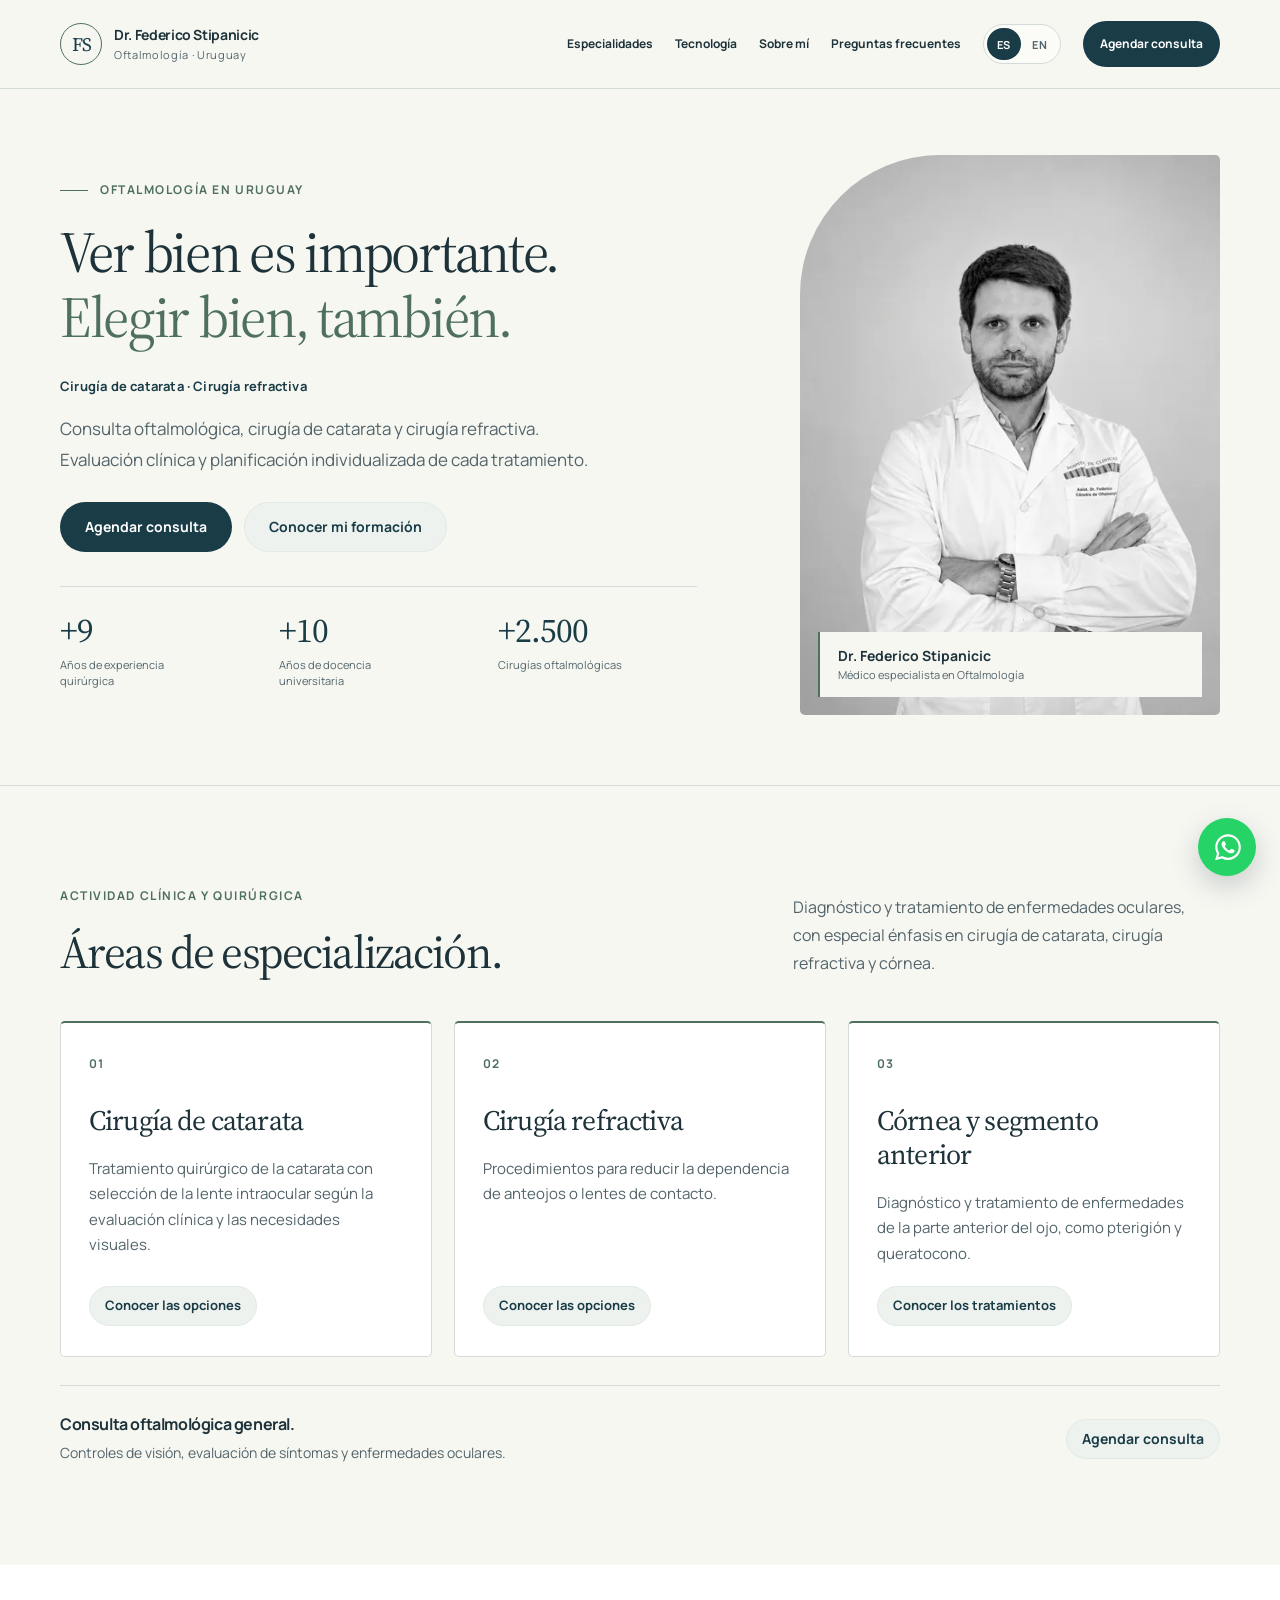
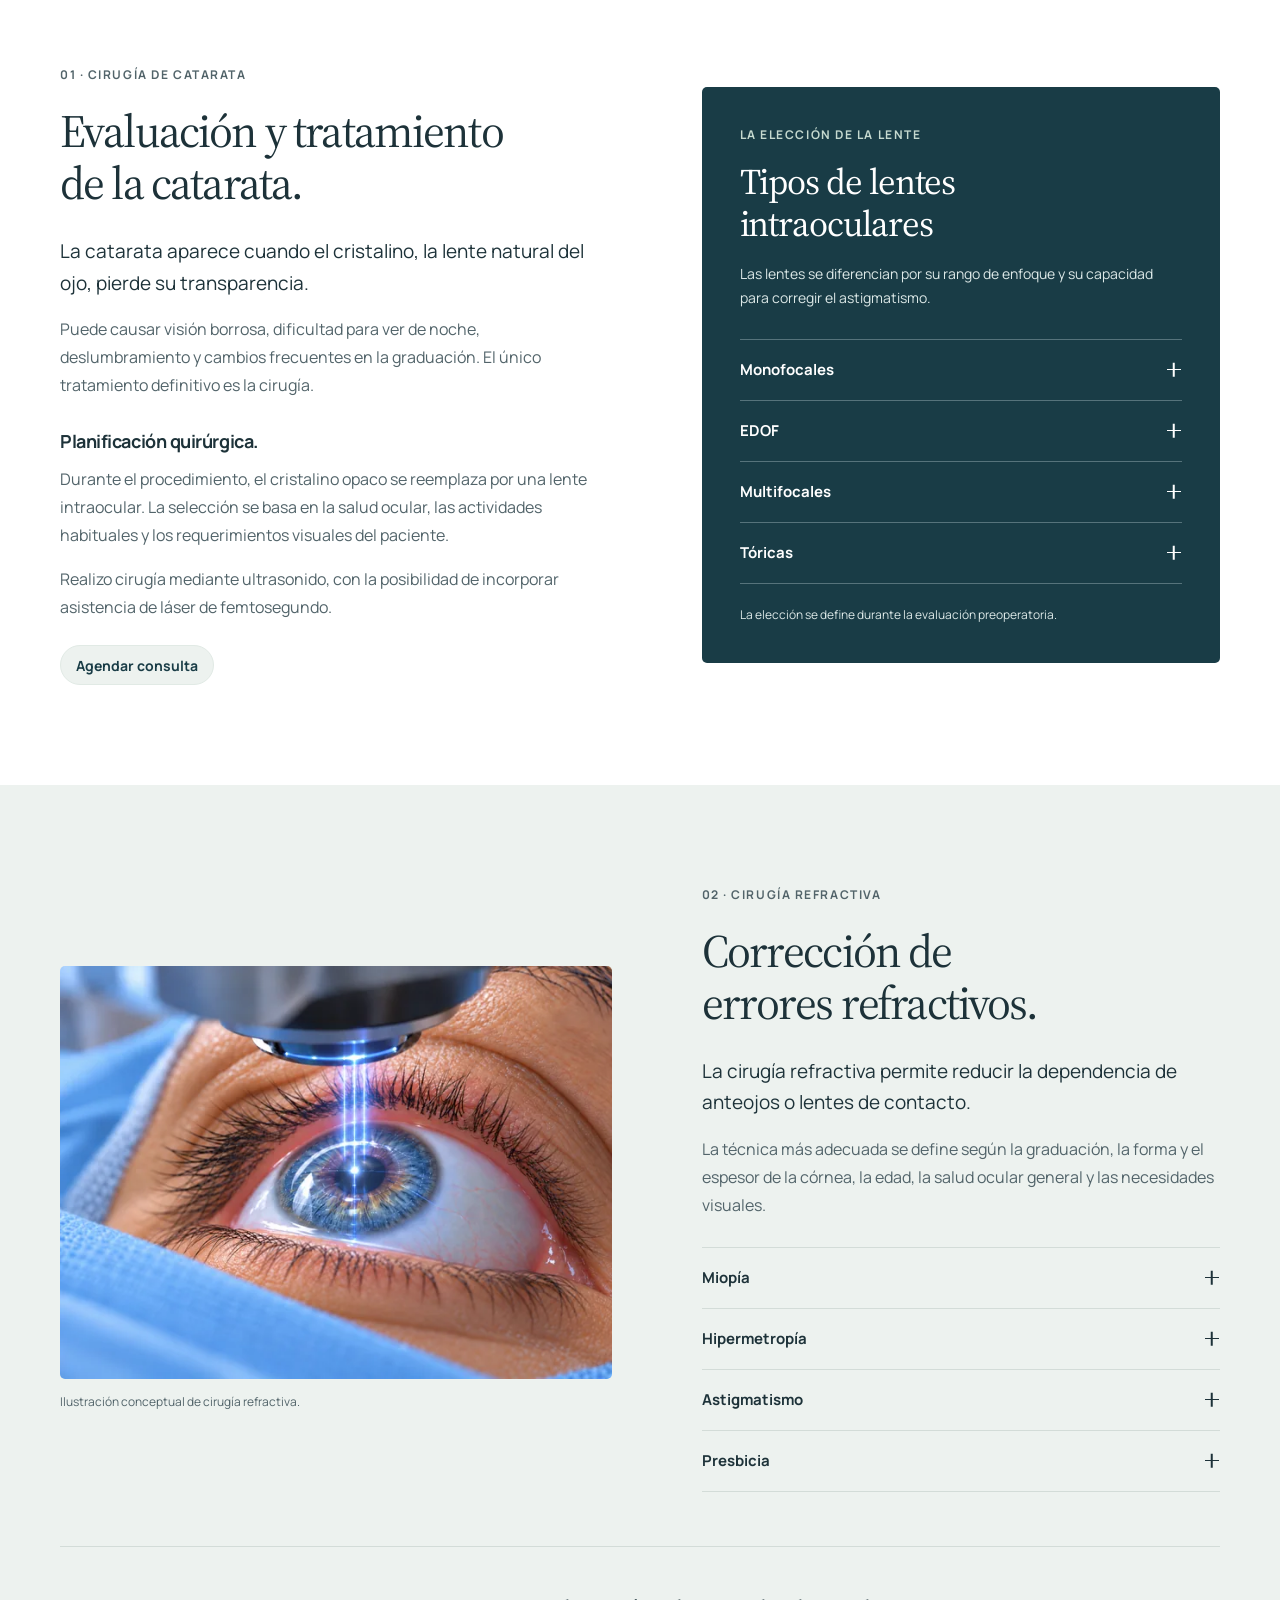
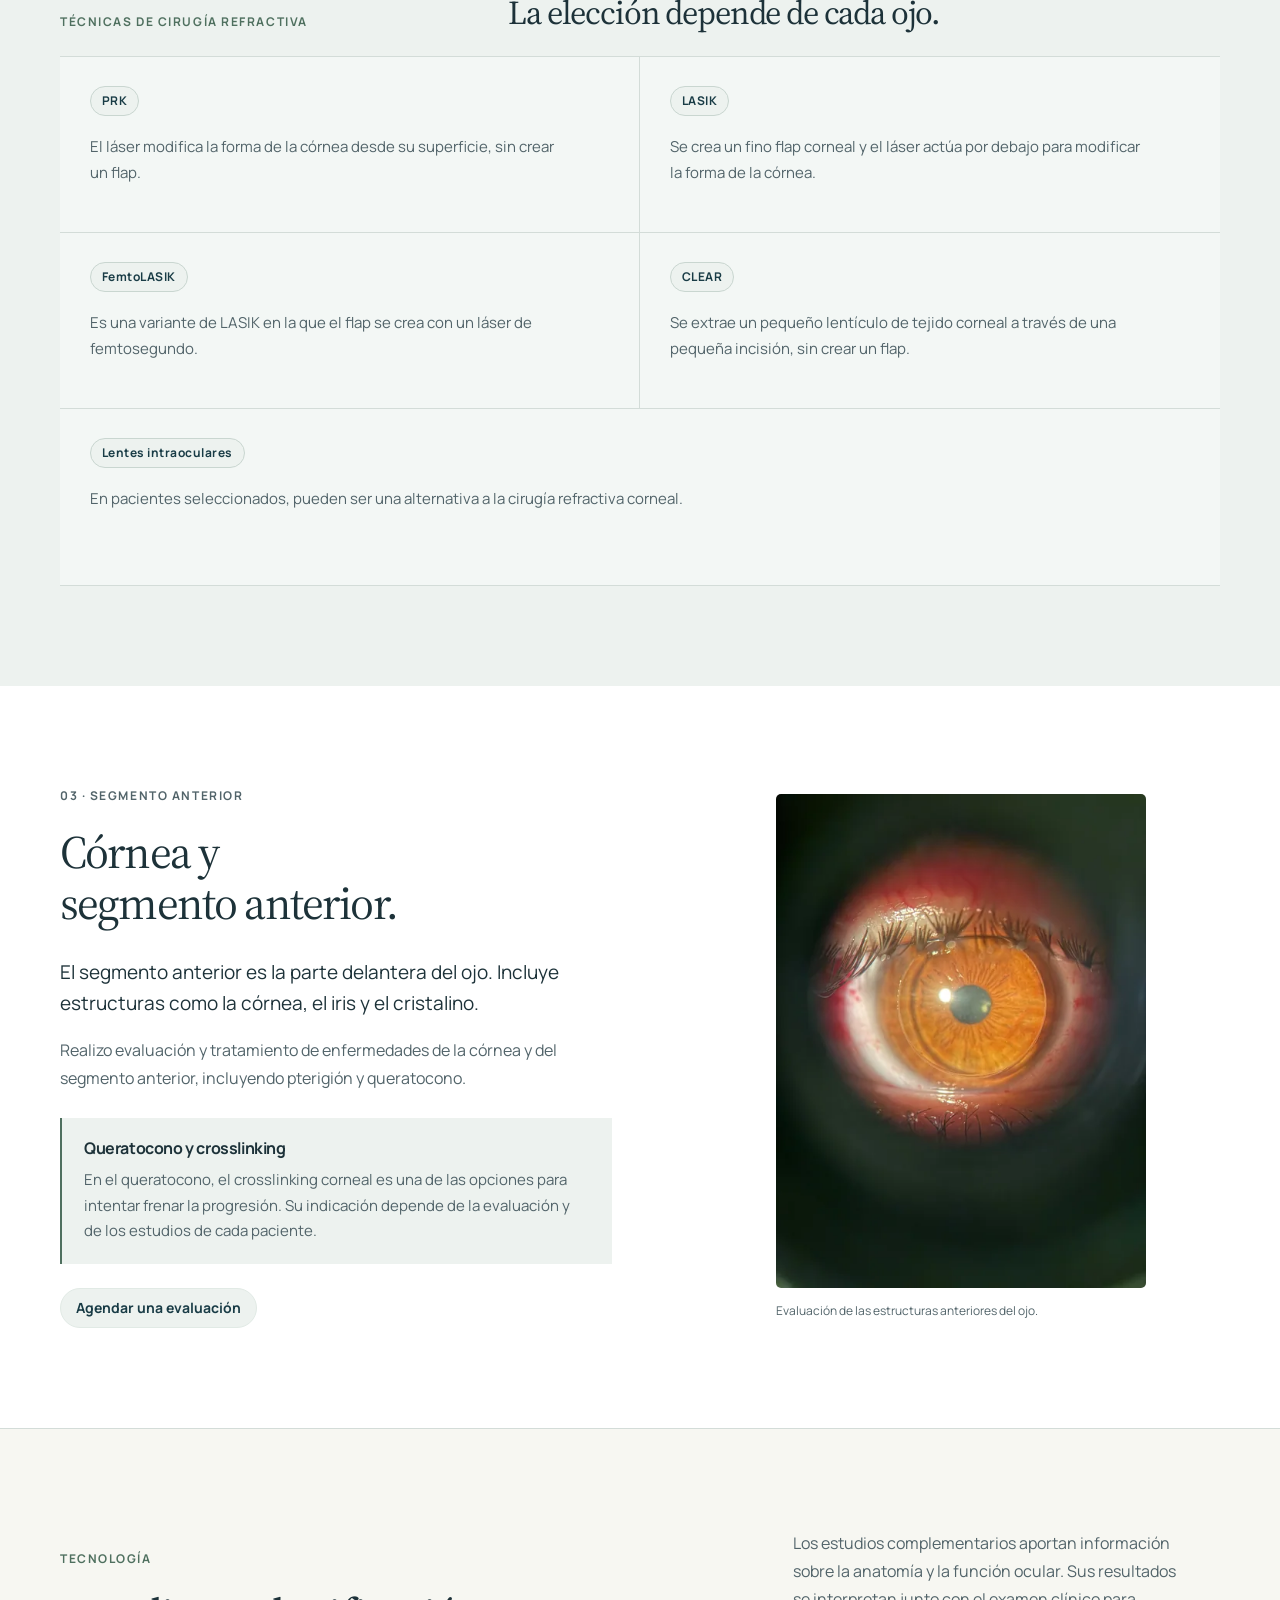
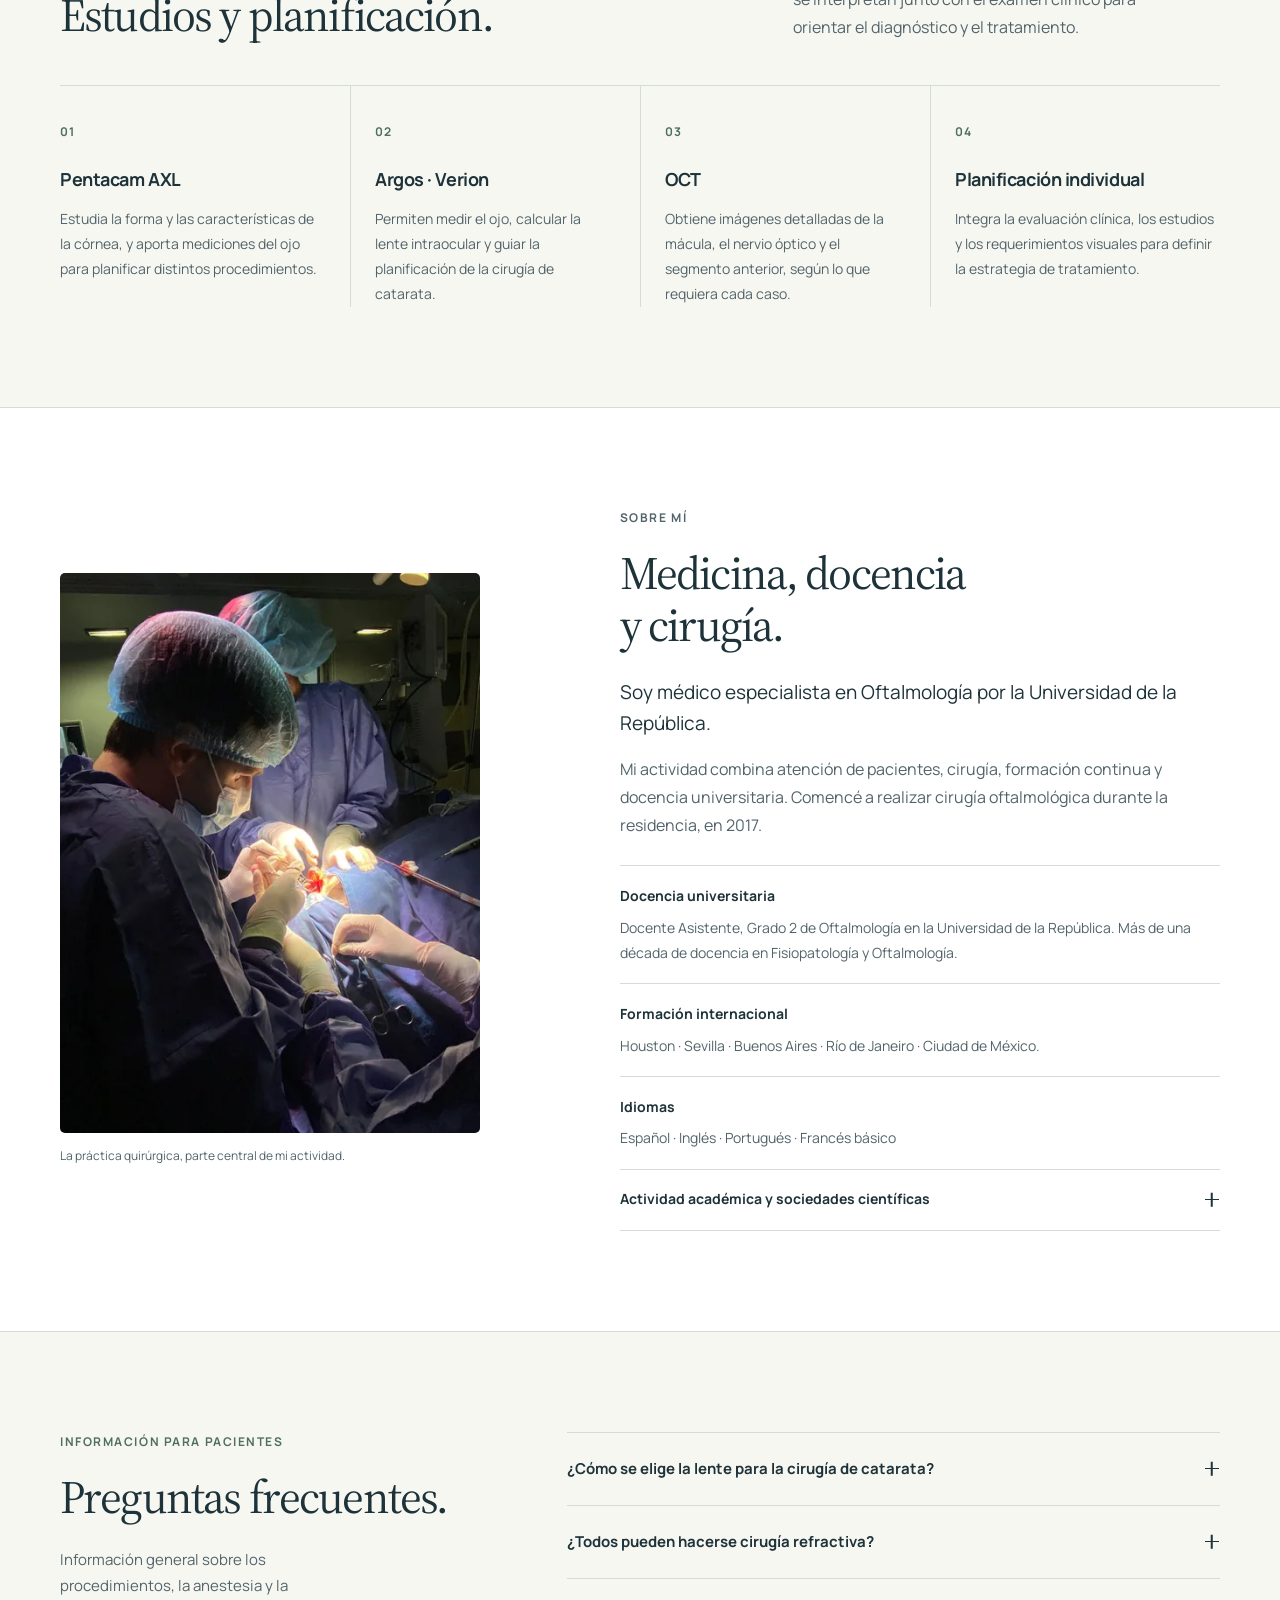
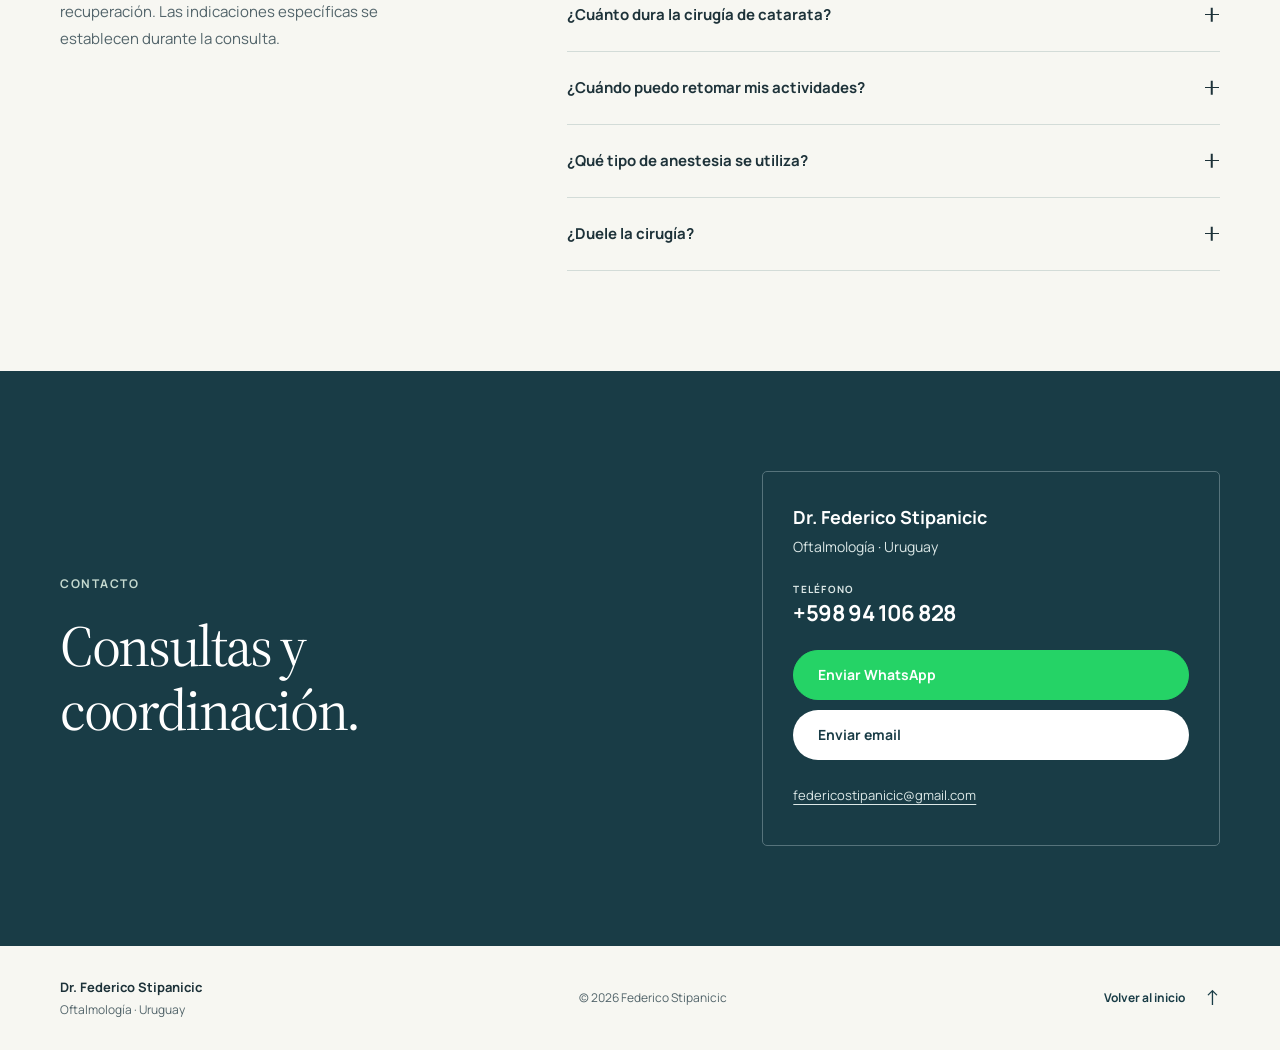
==== commit 795ea5f3: "Add files via upload" ====
--- a/index.html
+++ b/index.html
@@ -2,7 +2,7 @@
 <html lang="es-UY">
 <head>
   <meta charset="utf-8">
-  <meta name="viewport" content="width=device-width, initial-scale=1">
+  <meta name="viewport" content="width=device-width, initial-scale=1, viewport-fit=cover">
   <meta name="theme-color" content="#193c46">
   <meta name="description" content="Dr. Federico Stipanicic, oftalmólogo en Uruguay. Consulta oftalmológica, cirugía de catarata, cirugía refractiva y córnea. Evaluación y planificación individual.">
   <title>Dr. Federico Stipanicic · Oftalmología en Uruguay</title>
@@ -10,6 +10,9 @@
   <meta property="og:locale" content="es_UY">
   <meta property="og:title" content="Dr. Federico Stipanicic · Oftalmología">
   <meta property="og:description" content="Consulta oftalmológica, cirugía de catarata y cirugía refractiva. Evaluación clínica y planificación quirúrgica.">
+  <link rel="alternate" hreflang="es-UY" href="index.html">
+  <link rel="alternate" hreflang="en" href="en/index.html">
+  <link rel="alternate" hreflang="x-default" href="index.html">
   <link rel="icon" href="assets/favicon.svg" type="image/svg+xml">
   <link rel="preload" href="assets/manrope-regular.woff2" as="font" type="font/woff2" crossorigin>
   <link rel="preconnect" href="https://fonts.googleapis.com">
@@ -32,9 +35,12 @@
       <button class="menu-toggle" type="button" aria-controls="navegacion" aria-expanded="false" hidden><span class="menu-icon" aria-hidden="true"></span><span class="menu-label">Menú</span></button>
       <nav class="nav" id="navegacion" aria-label="Navegación principal">
         <a href="#especialidades">Especialidades</a>
+        <a href="#tecnologia">Tecnología</a>
         <a href="#sobre-mi">Sobre mí</a>
-        <a href="#tecnologia">Tecnología</a>
         <a href="#informacion-util">Preguntas frecuentes</a>
+        <div class="lang-switch" aria-label="Idioma">
+          <span aria-current="page">ES</span><a href="en/index.html" hreflang="en" lang="en">EN</a>
+        </div>
         <a class="button button-primary nav-cta" href="#contacto">Agendar consulta</a>
       </nav>
     </div>
@@ -55,9 +61,9 @@
           <figcaption><strong>Dr. Federico Stipanicic</strong><span>Médico especialista en Oftalmología</span></figcaption>
         </figure>
         <dl class="hero-proof">
-          <div><dt>Años de experiencia quirúrgica</dt><dd>+9</dd></div>
-          <div><dt>Años de docencia universitaria</dt><dd>+10</dd></div>
-          <div><dt>Cirugías oftalmológicas</dt><dd>+2500</dd></div>
+          <div><dt>Años de experiencia quirúrgica</dt><dd class="count-up" data-target="9">+9</dd></div>
+          <div><dt>Años de docencia universitaria</dt><dd class="count-up" data-target="10">+10</dd></div>
+          <div><dt>Cirugías oftalmológicas</dt><dd class="count-up" data-target="2500">+2500</dd></div>
         </dl>
       </div>
     </section>
@@ -101,10 +107,9 @@
 
     <section class="section section-tinted" id="refractiva" aria-labelledby="titulo-refractiva">
       <div class="container treatment-grid image-first">
-        <div class="treatment-copy"><p class="eyebrow">02 · Cirugía refractiva</p><h2 id="titulo-refractiva">Corrección de<br>defectos refractivos.</h2>
+        <div class="treatment-copy"><p class="eyebrow">02 · Cirugía refractiva</p><h2 id="titulo-refractiva">Corrección de<br>errores refractivos.</h2>
           <p class="intro">La cirugía refractiva permite reducir la dependencia de anteojos o lentes de contacto.</p>
-          <p>La elección del procedimiento requiere evaluar la graduación, su estabilidad, las características de la córnea y la salud ocular.</p>
-          <p>Realizo PRK, LASIK, femtoLASIK y CLEAR, además de cirugía con lentes intraoculares en pacientes seleccionados.</p>
+          <p>La técnica más adecuada se define según la graduación, la forma y el espesor de la córnea, la edad, la salud ocular general y las necesidades visuales.</p>
           <div class="accordion">
             <details><summary>Miopía <span class="toggle-symbol" aria-hidden="true"></span></summary><div class="details-content"><p>Dificulta ver con claridad los objetos a distancia. Las opciones de corrección dependen de la graduación y de las características de cada ojo.</p></div></details>
             <details><summary>Hipermetropía <span class="toggle-symbol" aria-hidden="true"></span></summary><div class="details-content"><p>Puede dificultar la visión cercana y, en algunos casos, también la lejana. La evaluación permite definir la alternativa más adecuada.</p></div></details>
@@ -113,6 +118,34 @@
           </div>
         </div>
         <figure class="treatment-figure refractive-figure"><img src="assets/refractiva-1100.webp" srcset="assets/refractiva-640.webp 640w, assets/refractiva-1100.webp 1100w" sizes="(min-width: 1200px) 528px, (min-width: 900px) 44vw, calc(100vw - 48px)" width="1100" height="825" loading="lazy" decoding="async" alt="Ilustración conceptual de un ojo durante un tratamiento láser"><figcaption>Ilustración conceptual de cirugía refractiva.</figcaption></figure>
+      </div>
+      <div class="container refractive-techniques" aria-labelledby="titulo-tecnicas-refractivas">
+        <div class="refractive-techniques-head">
+          <p class="eyebrow">Técnicas de cirugía refractiva</p>
+          <h3 id="titulo-tecnicas-refractivas">La elección depende de cada ojo.</h3>
+        </div>
+        <div class="refractive-technique-grid">
+          <article class="refractive-technique-card">
+            <span class="technique-label">PRK</span>
+            <p>El láser modifica la forma de la córnea desde su superficie, sin crear un flap.</p>
+          </article>
+          <article class="refractive-technique-card">
+            <span class="technique-label">LASIK</span>
+            <p>Se crea un fino flap corneal y el láser actúa por debajo para modificar la forma de la córnea.</p>
+          </article>
+          <article class="refractive-technique-card">
+            <span class="technique-label">FemtoLASIK</span>
+            <p>Es una variante de LASIK en la que el flap se crea con un láser de femtosegundo.</p>
+          </article>
+          <article class="refractive-technique-card">
+            <span class="technique-label">CLEAR</span>
+            <p>Se extrae un pequeño lentículo de tejido corneal a través de una pequeña incisión, sin crear un flap.</p>
+          </article>
+          <article class="refractive-technique-card">
+            <span class="technique-label">Lentes intraoculares</span>
+            <p>En pacientes seleccionados, pueden ser una alternativa a la cirugía refractiva corneal.</p>
+          </article>
+        </div>
       </div>
     </section>
 
@@ -145,7 +178,7 @@
         <div class="about-copy"><p class="eyebrow">Sobre mí</p><h2 id="titulo-sobre-mi">Medicina, docencia<br>y cirugía.</h2>
           <p class="intro">Soy médico especialista en Oftalmología por la Universidad de la República.</p>
           <p>Mi actividad combina atención de pacientes, cirugía, formación continua y docencia universitaria. Comencé a realizar cirugía oftalmológica durante la residencia, en 2017.</p>
-          <dl class="credentials"><div><dt>Docencia universitaria</dt><dd>Docente Asistente, Grado 2 de Oftalmología en la Universidad de la República. Más de una década de docencia en Fisiopatología y Oftalmología.</dd></div><div><dt>Formación internacional</dt><dd>Houston · Sevilla · Buenos Aires · Río de Janeiro · Ciudad de México.</dd></div></dl>
+          <dl class="credentials"><div><dt>Docencia universitaria</dt><dd>Docente Asistente, Grado 2 de Oftalmología en la Universidad de la República. Más de una década de docencia en Fisiopatología y Oftalmología.</dd></div><div><dt>Formación internacional</dt><dd>Houston · Sevilla · Buenos Aires · Río de Janeiro · Ciudad de México.</dd></div><div><dt>Idiomas</dt><dd>Español · Inglés · Portugués · Francés básico</dd></div></dl>
           <details class="academic-details"><summary>Actividad académica y sociedades científicas <span class="toggle-symbol" aria-hidden="true"></span></summary><div class="details-content"><h3>Congresos e investigación</h3><p>Participación como expositor en congresos nacionales e internacionales y en trabajos de investigación científica.</p><h3>Sociedades científicas</h3><ul class="societies"><li><strong>ASCRS</strong><span>American Society of Cataract and Refractive Surgery</span></li><li><strong>ASUO</strong><span>Asociación Uruguaya de Oftalmología</span></li><li><strong>SUCRyC</strong><span>Sociedad Uruguaya de Catarata, Cirugía Refractiva y Córnea</span></li></ul></div></details>
         </div>
         <figure class="treatment-figure about-figure"><img src="assets/quirofano-900.webp" srcset="assets/quirofano-480.webp 480w, assets/quirofano-900.webp 900w" sizes="(min-width: 1200px) 420px, (min-width: 900px) 38vw, (min-width: 600px) 420px, calc(100vw - 48px)" width="900" height="1200" loading="lazy" decoding="async" alt="Dr. Federico Stipanicic durante una intervención quirúrgica"><figcaption>La práctica quirúrgica, parte central de mi actividad.</figcaption></figure>
--- a/style.css
+++ b/style.css
@@ -482,3 +482,259 @@
     width:100%;
   }
 }
+
+
+/* V20 · Selector de idioma */
+.lang-switch{
+  display:inline-flex;
+  align-items:center;
+  gap:2px;
+  padding:3px;
+  border:1px solid var(--line);
+  border-radius:999px;
+  background:rgba(255,255,255,.5);
+  flex:none;
+}
+.lang-switch a,
+.lang-switch span{
+  min-width:34px;
+  min-height:32px;
+  padding:6px 9px;
+  border-radius:999px;
+  display:inline-flex;
+  align-items:center;
+  justify-content:center;
+  font-size:11px;
+  line-height:1;
+  font-weight:700;
+  letter-spacing:.07em;
+  color:var(--muted);
+}
+.lang-switch a:hover{
+  background:var(--tint);
+  color:var(--accent);
+}
+.lang-switch span[aria-current="page"]{
+  background:var(--accent);
+  color:#fff;
+}
+@media(max-width:1023px){
+  .lang-switch{
+    align-self:flex-start;
+    margin-top:4px;
+  }
+}
+
+
+/* V20.4 preview · Técnicas de cirugía refractiva */
+.refractive-techniques{
+  margin-top:54px;
+  padding-top:46px;
+  border-top:1px solid var(--line);
+}
+.refractive-techniques-head{
+  display:grid;
+  grid-template-columns:minmax(0,.72fr) minmax(0,1.28fr);
+  gap:48px;
+  align-items:end;
+  margin-bottom:24px;
+}
+.refractive-techniques-head .eyebrow{
+  margin-bottom:0;
+}
+.refractive-techniques-head h3{
+  font:400 clamp(28px,2.6vw,38px)/1.18 var(--display-font);
+  letter-spacing:-.035em;
+  max-width:620px;
+}
+.refractive-technique-grid{
+  display:grid;
+  grid-template-columns:repeat(2,minmax(0,1fr));
+  border-top:1px solid var(--line);
+  border-bottom:1px solid var(--line);
+}
+.refractive-technique-card{
+  min-height:176px;
+  padding:28px 30px 30px;
+  background:rgba(255,255,255,.34);
+}
+.refractive-technique-card:nth-child(odd){
+  border-right:1px solid var(--line);
+}
+.refractive-technique-card:nth-child(-n+2){
+  border-bottom:1px solid var(--line);
+}
+.technique-label{
+  display:inline-flex;
+  align-items:center;
+  min-height:30px;
+  padding:5px 11px;
+  border:1px solid #c9d6d0;
+  border-radius:999px;
+  background:var(--tint);
+  color:var(--accent);
+  font-size:12px;
+  line-height:1;
+  font-weight:700;
+  letter-spacing:.04em;
+}
+.refractive-technique-card p{
+  margin-top:18px;
+  color:var(--muted);
+  font-size:15px;
+  line-height:1.75;
+  max-width:470px;
+}
+.lens-based-note{
+  margin-top:22px;
+  padding:24px 28px;
+  display:grid;
+  grid-template-columns:minmax(220px,.7fr) minmax(0,1.3fr);
+  gap:34px;
+  align-items:center;
+  border:1px solid var(--soft);
+  border-radius:18px;
+  background:var(--white);
+}
+.lens-based-kicker{
+  display:block;
+  margin-bottom:6px;
+  color:var(--sage);
+  font-size:10px;
+  line-height:1.5;
+  text-transform:uppercase;
+  letter-spacing:.13em;
+  font-weight:700;
+}
+.lens-based-note h3{
+  font:400 24px/1.25 var(--display-font);
+  letter-spacing:-.025em;
+}
+.lens-based-note p{
+  margin:0;
+  color:var(--muted);
+  font-size:15px;
+  line-height:1.75;
+}
+@media(max-width:899px){
+  .refractive-techniques{
+    margin-top:42px;
+    padding-top:38px;
+  }
+  .refractive-techniques-head{
+    grid-template-columns:1fr;
+    gap:10px;
+  }
+  .refractive-techniques-head .eyebrow{
+    margin-bottom:4px;
+  }
+  .lens-based-note{
+    grid-template-columns:1fr;
+    gap:12px;
+  }
+}
+@media(max-width:600px){
+  .refractive-techniques{
+    margin-top:34px;
+    padding-top:32px;
+  }
+  .refractive-techniques-head h3{
+    font-size:29px;
+  }
+  .refractive-technique-grid{
+    grid-template-columns:1fr;
+  }
+  .refractive-technique-card{
+    min-height:0;
+    padding:22px 0 24px;
+    background:transparent;
+    border-right:0!important;
+    border-bottom:1px solid var(--line)!important;
+  }
+  .refractive-technique-card:last-child{
+    border-bottom:0!important;
+  }
+  .refractive-technique-card p{
+    font-size:15px;
+    margin-top:13px;
+  }
+  .lens-based-note{
+    margin-top:20px;
+    padding:20px;
+  }
+  .lens-based-note h3{
+    font-size:22px;
+  }
+}
+@media print{
+  .refractive-technique-grid{display:grid;grid-template-columns:1fr 1fr}
+  .refractive-technique-card{min-height:0;background:white}
+}
+
+
+/* V20.5 · Cinco opciones de cirugía refractiva */
+.refractive-technique-grid{
+  grid-template-columns:repeat(2,minmax(0,1fr));
+}
+.refractive-technique-card:nth-child(odd){
+  border-right:1px solid var(--line);
+}
+.refractive-technique-card:nth-child(-n+2){
+  border-bottom:1px solid var(--line);
+}
+.refractive-technique-card:nth-child(3),
+.refractive-technique-card:nth-child(4){
+  border-bottom:1px solid var(--line);
+}
+.refractive-technique-card:nth-child(5){
+  grid-column:1 / -1;
+  border-right:0;
+}
+.refractive-technique-card:nth-child(5) p{
+  max-width:680px;
+}
+.lens-based-note{
+  display:none!important;
+}
+
+/* V20.5 · Count-up discreto */
+.count-up{
+  font-variant-numeric:tabular-nums;
+}
+@media(max-width:600px){
+  .refractive-technique-card:nth-child(5){
+    grid-column:auto;
+  }
+}
+@media(prefers-reduced-motion:reduce){
+  .count-up{
+    transition:none!important;
+    animation:none!important;
+  }
+}
+
+
+/* V20.6 · Ajustes finales mobile */
+@media(max-width:899px){
+  /* En tablet no hay barra fija inferior: WhatsApp vuelve cerca del borde. */
+  .whatsapp-float{
+    right:16px;
+    bottom:calc(20px + env(safe-area-inset-bottom, 0px));
+  }
+}
+
+@media(max-width:599px){
+  /* Área táctil mínima cómoda para ES / EN. */
+  .lang-switch a,
+  .lang-switch span{
+    min-width:44px;
+    min-height:44px;
+    padding:0 10px;
+  }
+
+  /* En teléfono, WhatsApp queda por encima de la CTA fija y del home indicator. */
+  .whatsapp-float{
+    right:16px;
+    bottom:calc(78px + env(safe-area-inset-bottom, 0px));
+  }
+}
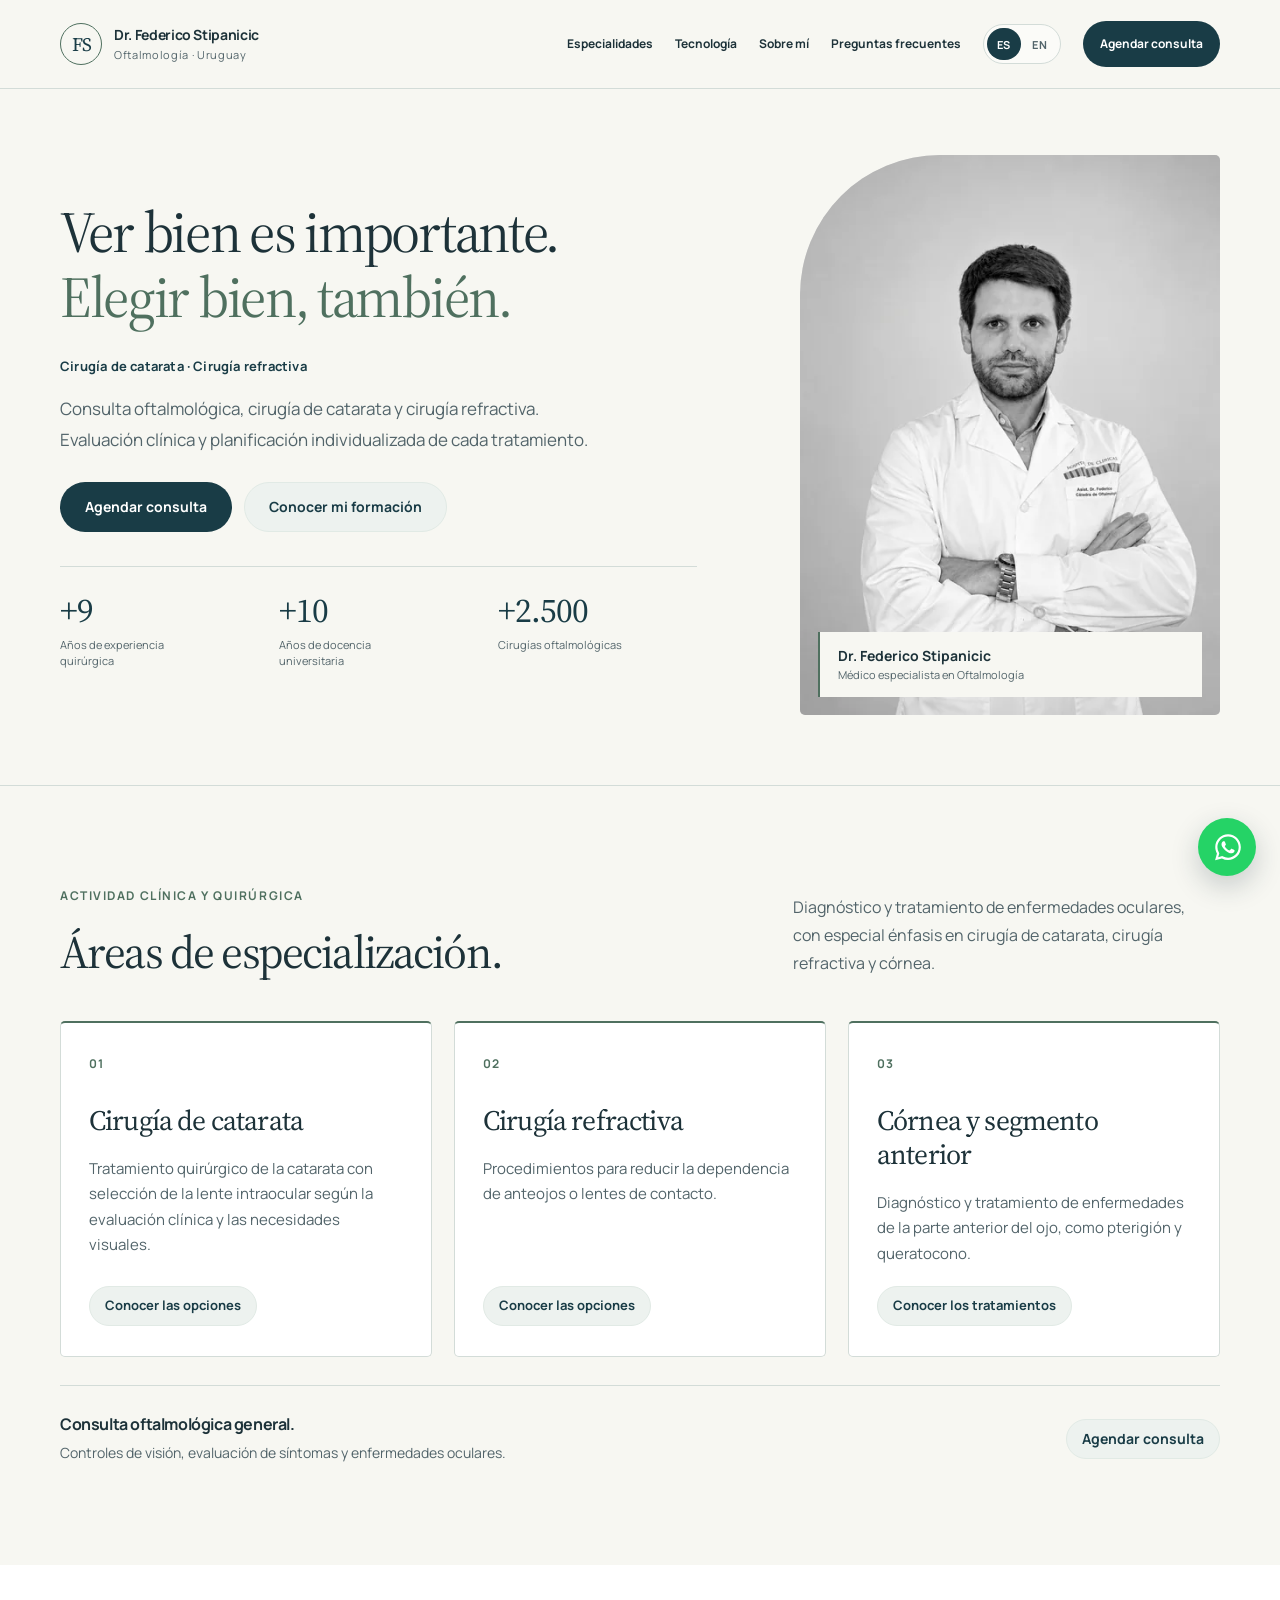
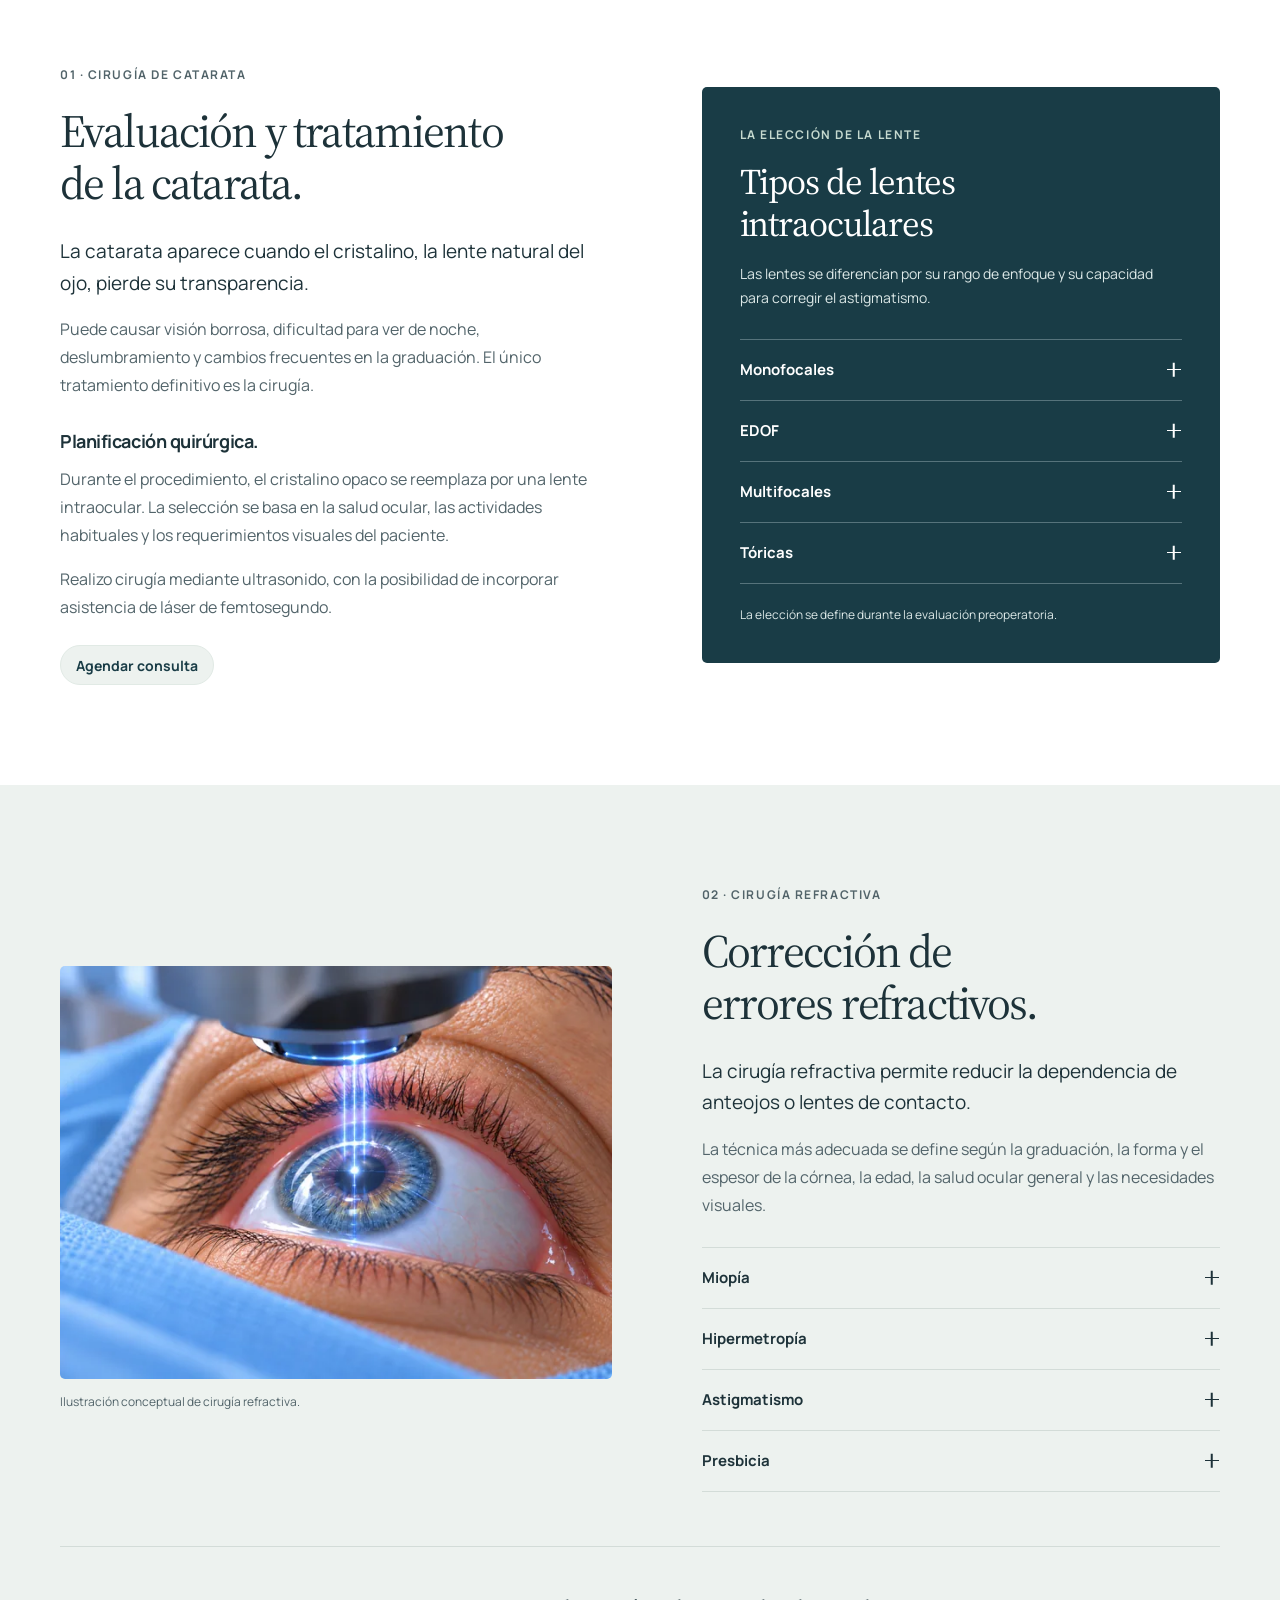
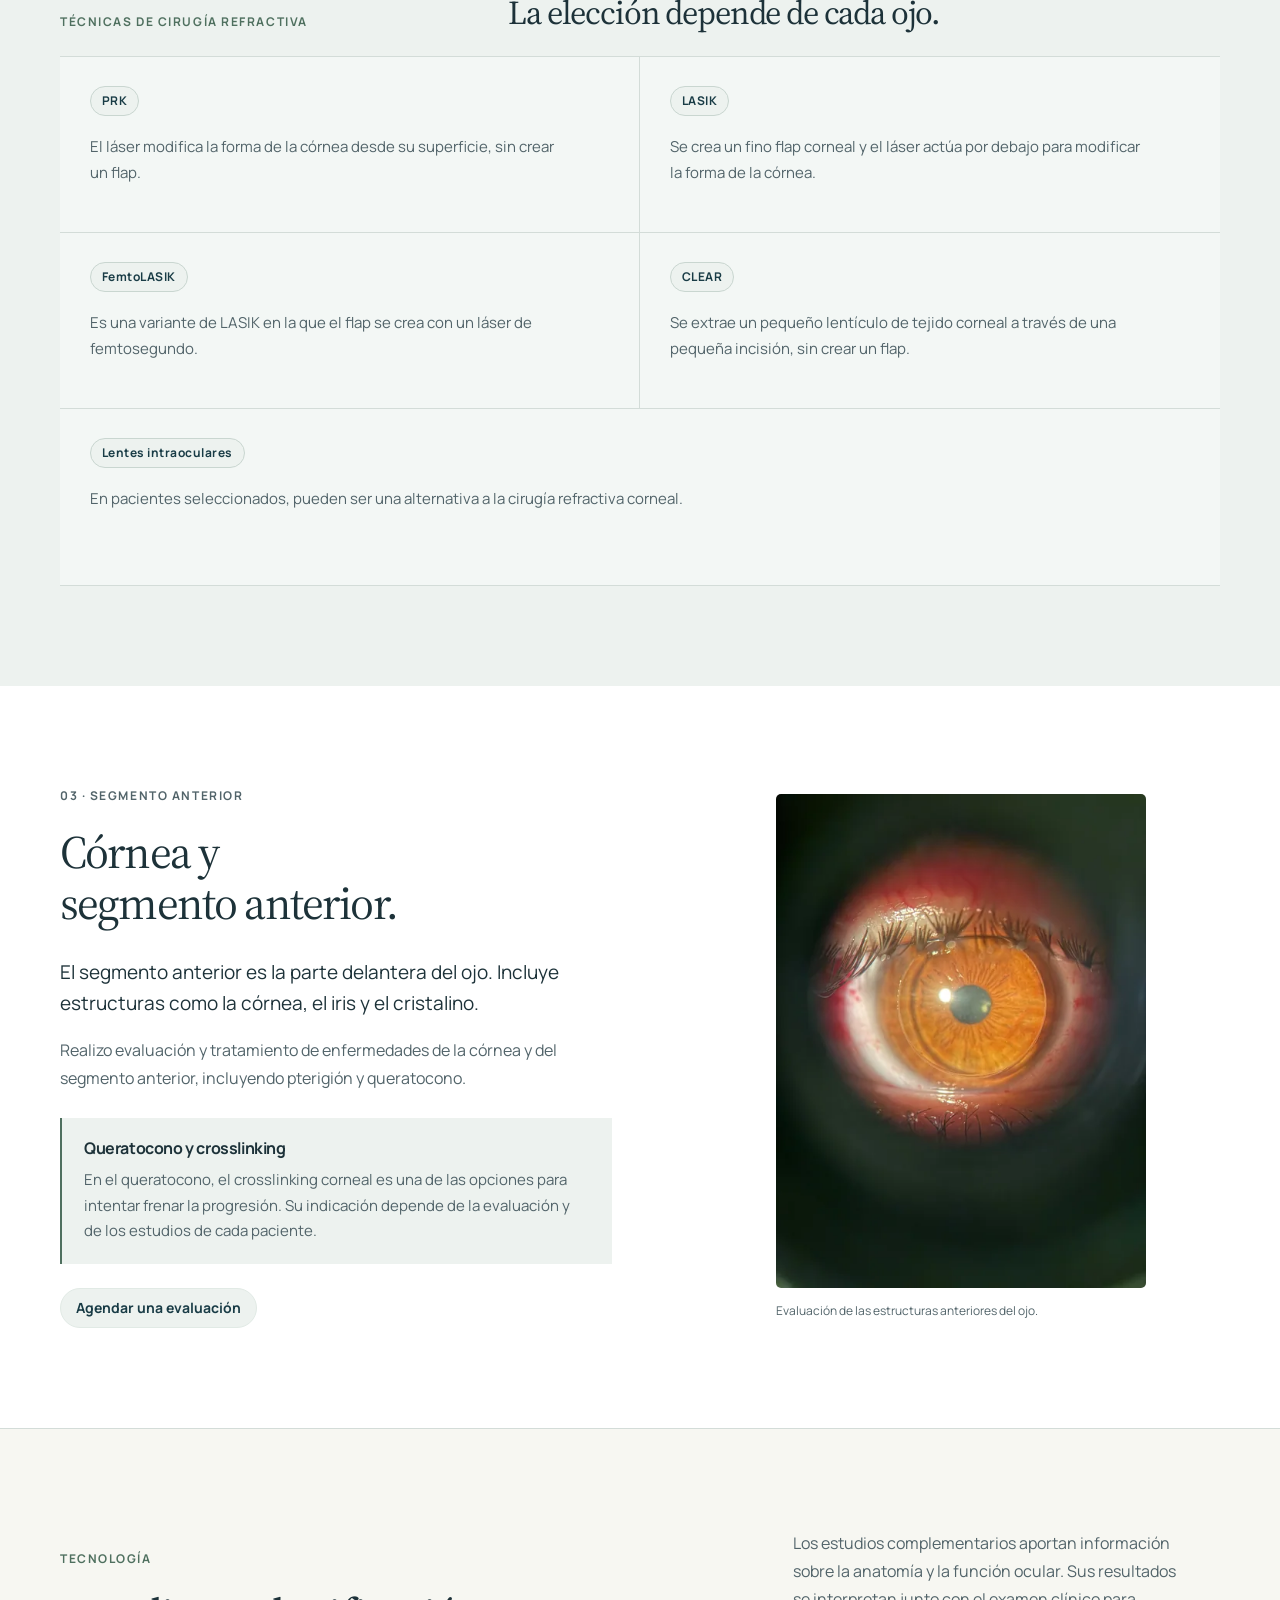
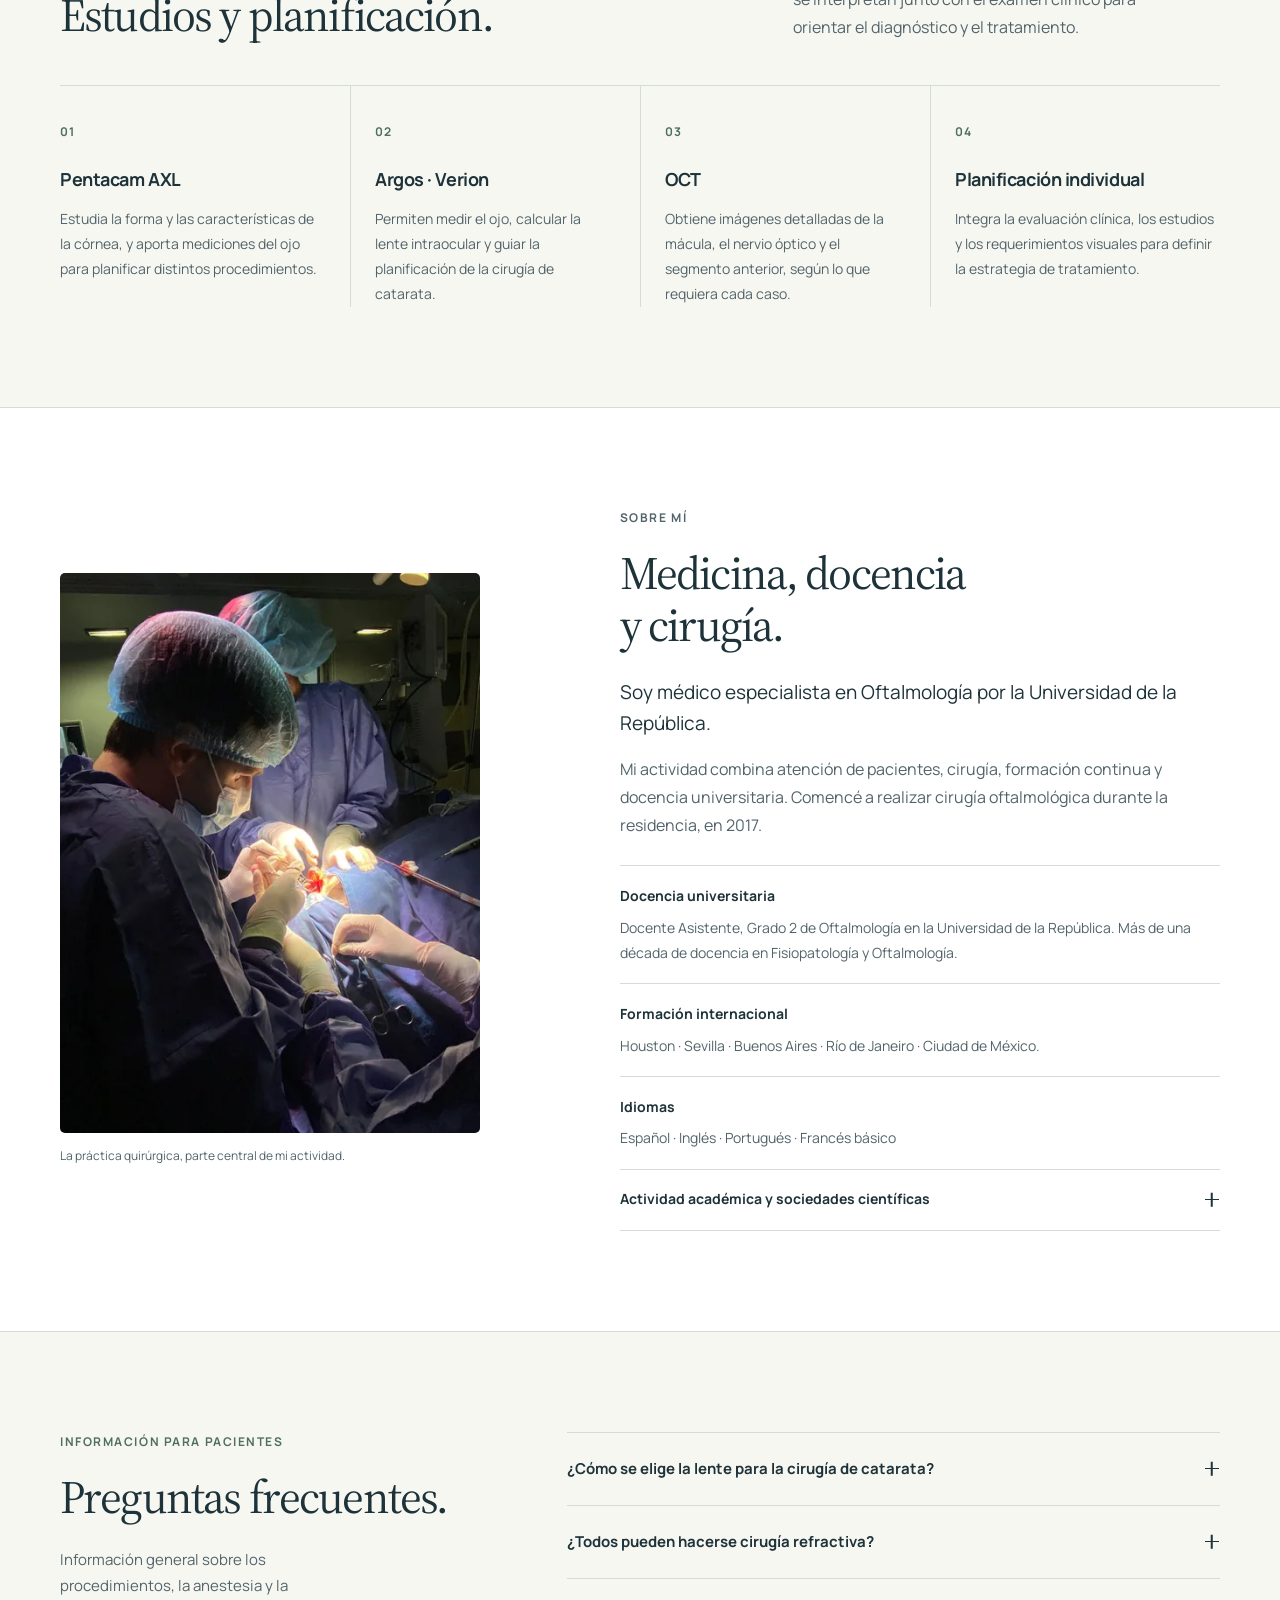
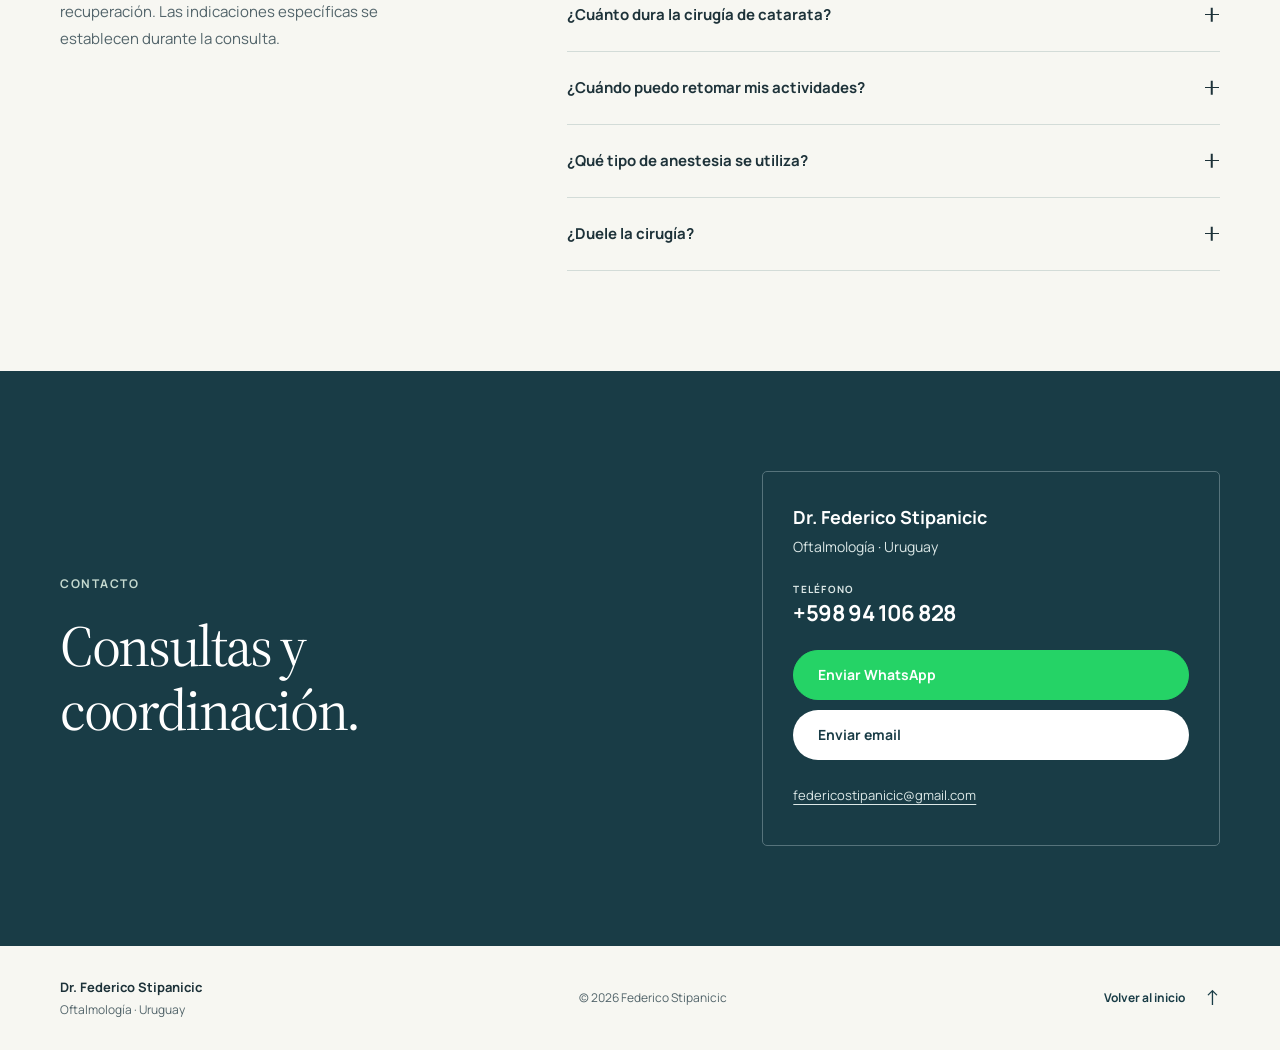
==== commit 4df57ef9: "Add files via upload" ====
--- a/index.html
+++ b/index.html
@@ -10,9 +10,10 @@
   <meta property="og:locale" content="es_UY">
   <meta property="og:title" content="Dr. Federico Stipanicic · Oftalmología">
   <meta property="og:description" content="Consulta oftalmológica, cirugía de catarata y cirugía refractiva. Evaluación clínica y planificación quirúrgica.">
-  <link rel="alternate" hreflang="es-UY" href="index.html">
-  <link rel="alternate" hreflang="en" href="en/index.html">
-  <link rel="alternate" hreflang="x-default" href="index.html">
+  <link rel="canonical" href="https://federicostipanicic.com/">
+  <link rel="alternate" hreflang="es-UY" href="https://federicostipanicic.com/">
+  <link rel="alternate" hreflang="en" href="https://federicostipanicic.com/en/">
+  <link rel="alternate" hreflang="x-default" href="https://federicostipanicic.com/">
   <link rel="icon" href="assets/favicon.svg" type="image/svg+xml">
   <link rel="preload" href="assets/manrope-regular.woff2" as="font" type="font/woff2" crossorigin>
   <link rel="preconnect" href="https://fonts.googleapis.com">
@@ -50,7 +51,6 @@
     <section class="hero" id="inicio" aria-labelledby="titulo-inicio">
       <div class="container hero-grid">
         <div class="hero-copy">
-          <p class="eyebrow"><span class="accent-line" aria-hidden="true"></span>Oftalmología en Uruguay</p>
           <h1 id="titulo-inicio">Ver bien es importante.<br><em>Elegir bien, también.</em></h1>
           <p class="hero-specialties">Cirugía de catarata · Cirugía refractiva</p>
           <p class="hero-lead">Consulta oftalmológica, cirugía de catarata y cirugía refractiva. Evaluación clínica y planificación individualizada de cada tratamiento.</p>
@@ -60,6 +60,10 @@
           <img src="assets/retrato-800.webp" srcset="assets/retrato-480.webp 480w, assets/retrato-800.webp 800w, assets/retrato-1086.webp 1086w" sizes="(min-width: 1200px) 420px, (min-width: 900px) 38vw, (min-width: 600px) 360px, calc(100vw - 48px)" width="1086" height="1448" fetchpriority="high" alt="Dr. Federico Stipanicic con túnica médica">
           <figcaption><strong>Dr. Federico Stipanicic</strong><span>Médico especialista en Oftalmología</span></figcaption>
         </figure>
+        <div class="mobile-hero-cta">
+          <a class="button button-primary" id="hero-mobile-appointment" href="#contacto">Agendar consulta</a>
+          <p class="mobile-hero-note">Evaluación y planificación individualizada.</p>
+        </div>
         <dl class="hero-proof">
           <div><dt>Años de experiencia quirúrgica</dt><dd class="count-up" data-target="9">+9</dd></div>
           <div><dt>Años de docencia universitaria</dt><dd class="count-up" data-target="10">+10</dd></div>
--- a/style.css
+++ b/style.css
@@ -738,3 +738,67 @@
     bottom:calc(78px + env(safe-area-inset-bottom, 0px));
   }
 }
+
+
+/* V20.9 — Portada móvil simplificada aprobada (desktop sin rediseño). */
+.mobile-hero-cta{display:none}
+
+@media(max-width:599px){
+  /* Primero identidad y fotografía; un único CTA debajo del retrato. */
+  .hero{padding-top:24px;padding-bottom:40px}
+  .hero-grid{
+    grid-template-columns:minmax(0,1fr);
+    grid-template-areas:'copy' 'portrait' 'mobile-action' 'proof';
+    gap:0;
+  }
+  .hero-copy{max-width:100%}
+  .hero h1{font-size:clamp(36px,10.8vw,48px);line-height:1.075;text-wrap:balance}
+  .hero h1 em{display:block}
+  .hero-specialties{font-size:13px;margin-top:18px;margin-bottom:20px;line-height:1.55}
+  .hero-copy .hero-lead,.hero-copy .hero-actions{display:none}
+  .hero-portrait{
+    max-width:100%;width:100%;justify-self:stretch;
+    border-radius:110px 8px 8px 8px;
+    margin:0;
+  }
+  .hero-portrait img{
+    display:block;width:100%;height:clamp(260px,88vw,360px);
+    aspect-ratio:auto;object-fit:cover;object-position:center 19%;
+  }
+  .hero-portrait figcaption{display:none}
+  .mobile-hero-cta{grid-area:mobile-action;display:block;min-width:0;margin-top:20px}
+  .mobile-hero-cta .button{width:100%;min-height:52px;font-size:15px;justify-content:center}
+  .mobile-hero-note{margin:11px 0 0;text-align:center;font-size:13px;line-height:1.65;color:var(--muted)}
+  .hero-proof{margin-top:24px;max-width:100%;width:100%;justify-self:stretch;padding-top:20px;gap:12px}
+  .hero-proof dd{font-size:30px}
+  .hero-proof dt{font-size:11px}
+
+  /* La barra fija se revela sólo DESPUÉS de superar el CTA del hero. */
+  .mobile-cta{
+    visibility:hidden;opacity:0;pointer-events:none;
+    transform:translateY(105%);
+    transition:transform .22s ease,opacity .22s ease,visibility .22s;
+  }
+  .mobile-cta.is-visible{visibility:visible;opacity:1;pointer-events:auto;transform:translateY(0)}
+  body.contact-visible .mobile-cta,
+  body.menu-open .mobile-cta,
+  body.focus-at-footer .mobile-cta{
+    visibility:hidden;opacity:0;pointer-events:none;transform:translateY(105%);
+  }
+  .mobile-cta .button{justify-content:center}
+
+  /* En mobile eliminamos el tercer acceso flotante a WhatsApp. */
+  .whatsapp-float{display:none!important}
+}
+@media(max-width:359px){
+  .hero h1{font-size:clamp(34px,10.6vw,38px)}
+  .hero-specialties{font-size:12px}
+  .hero-portrait{border-top-left-radius:86px}
+  .hero-portrait img{height:clamp(250px,88vw,310px)}
+}
+@media(max-width:599px) and (max-height:520px){
+  .mobile-cta{display:none!important}
+}
+@media(prefers-reduced-motion:reduce){
+  .mobile-cta{transition:none}
+}
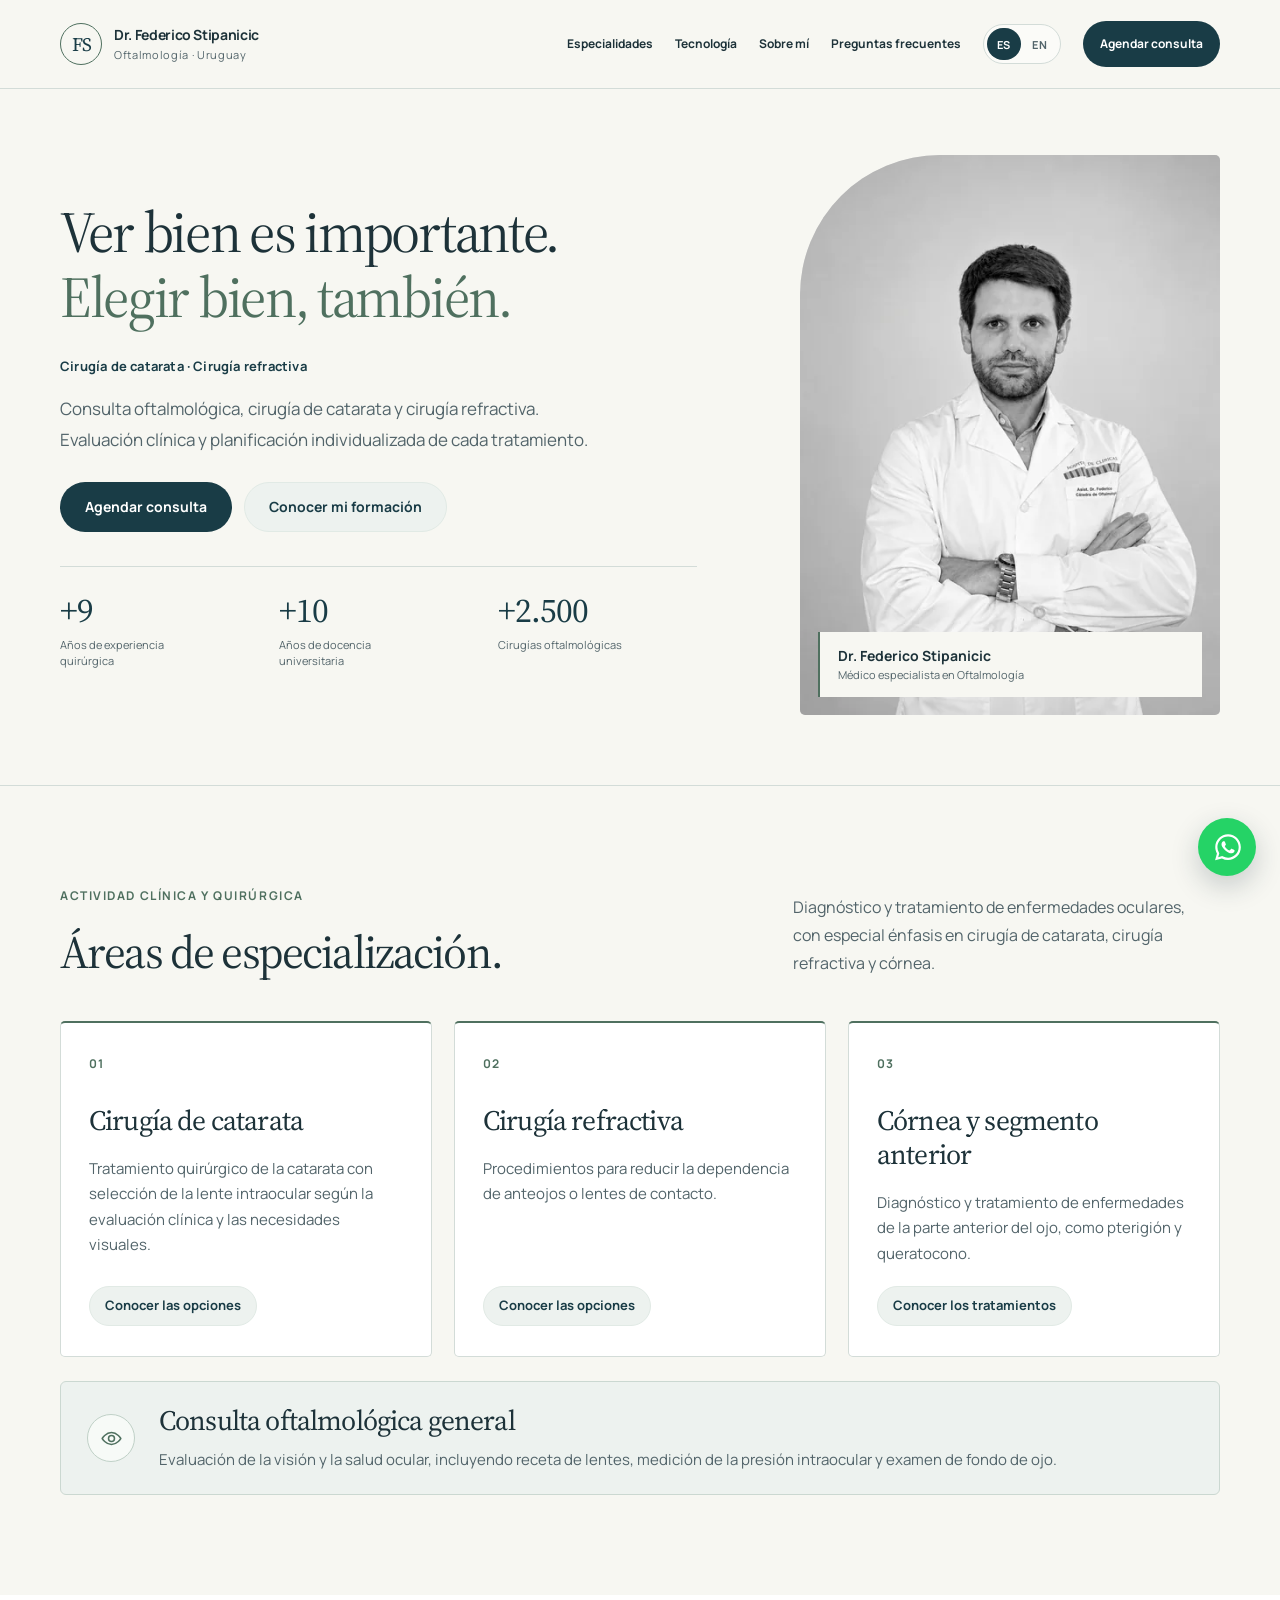
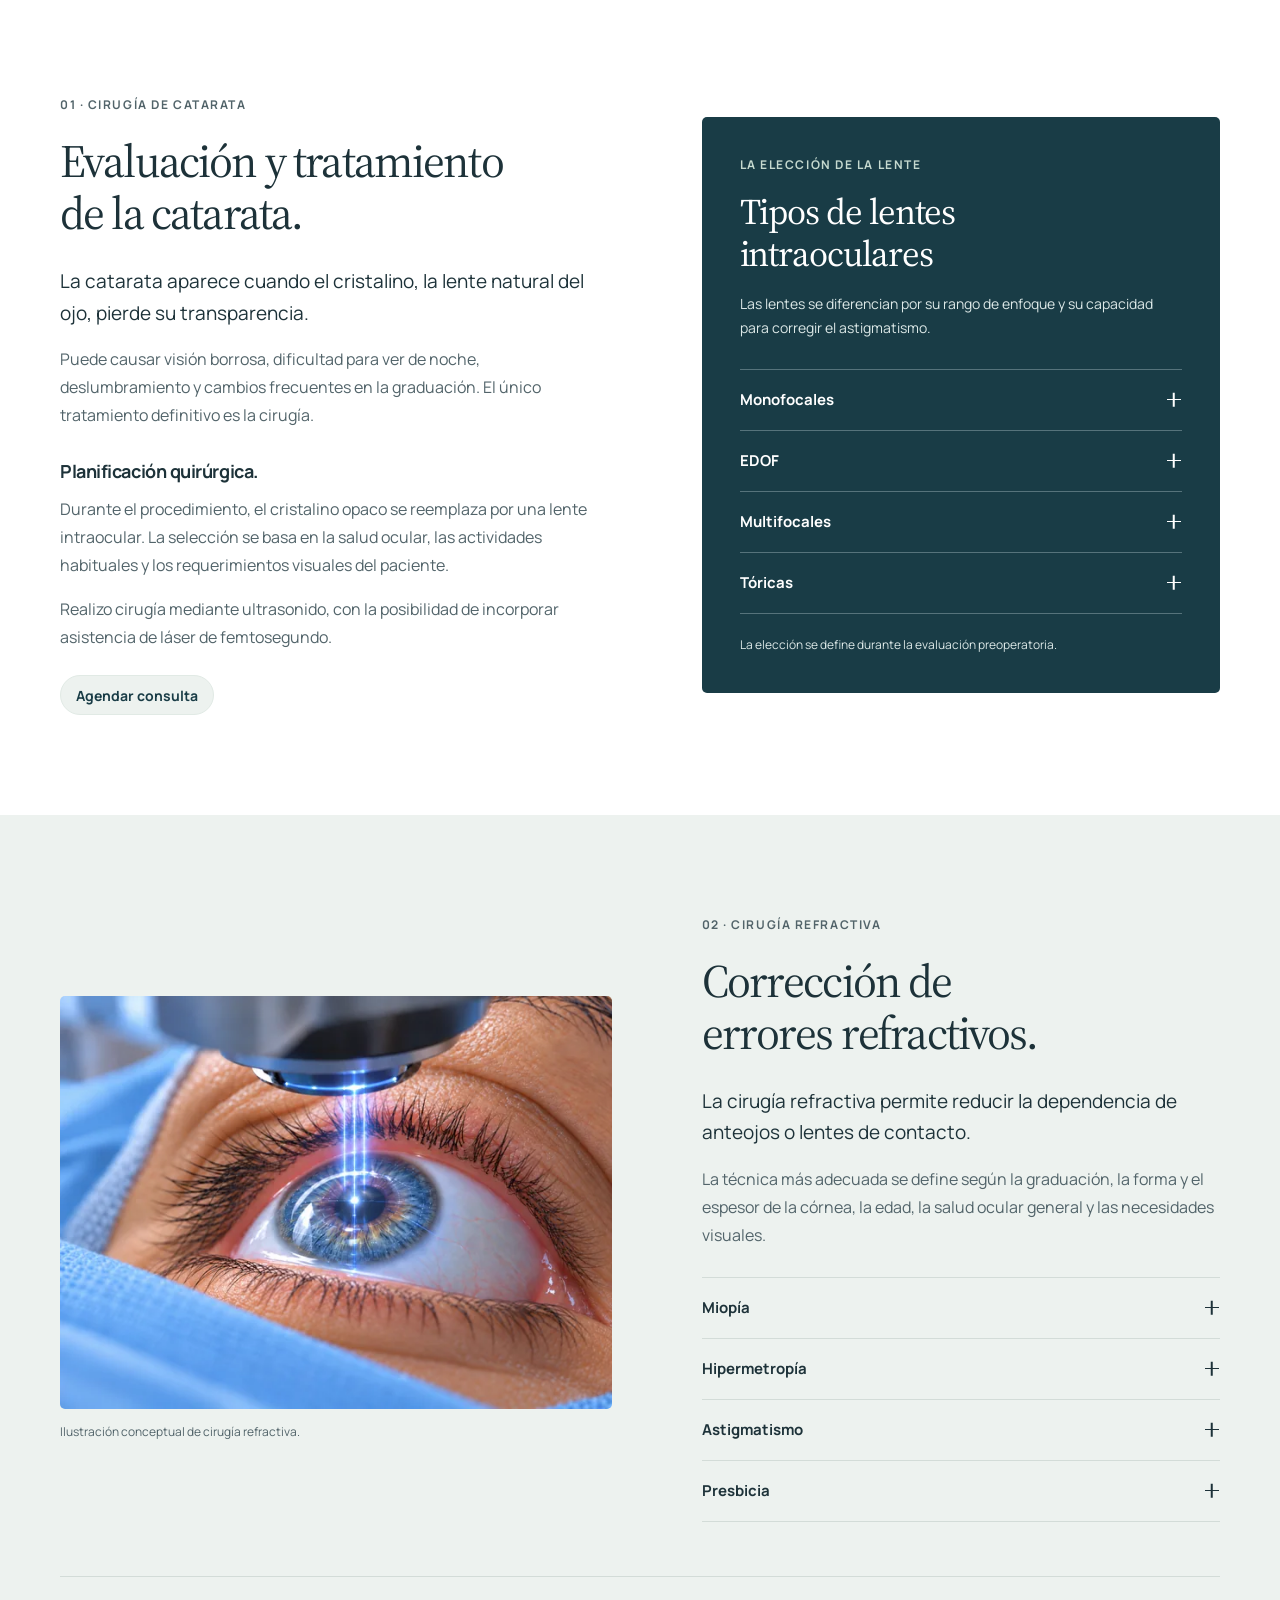
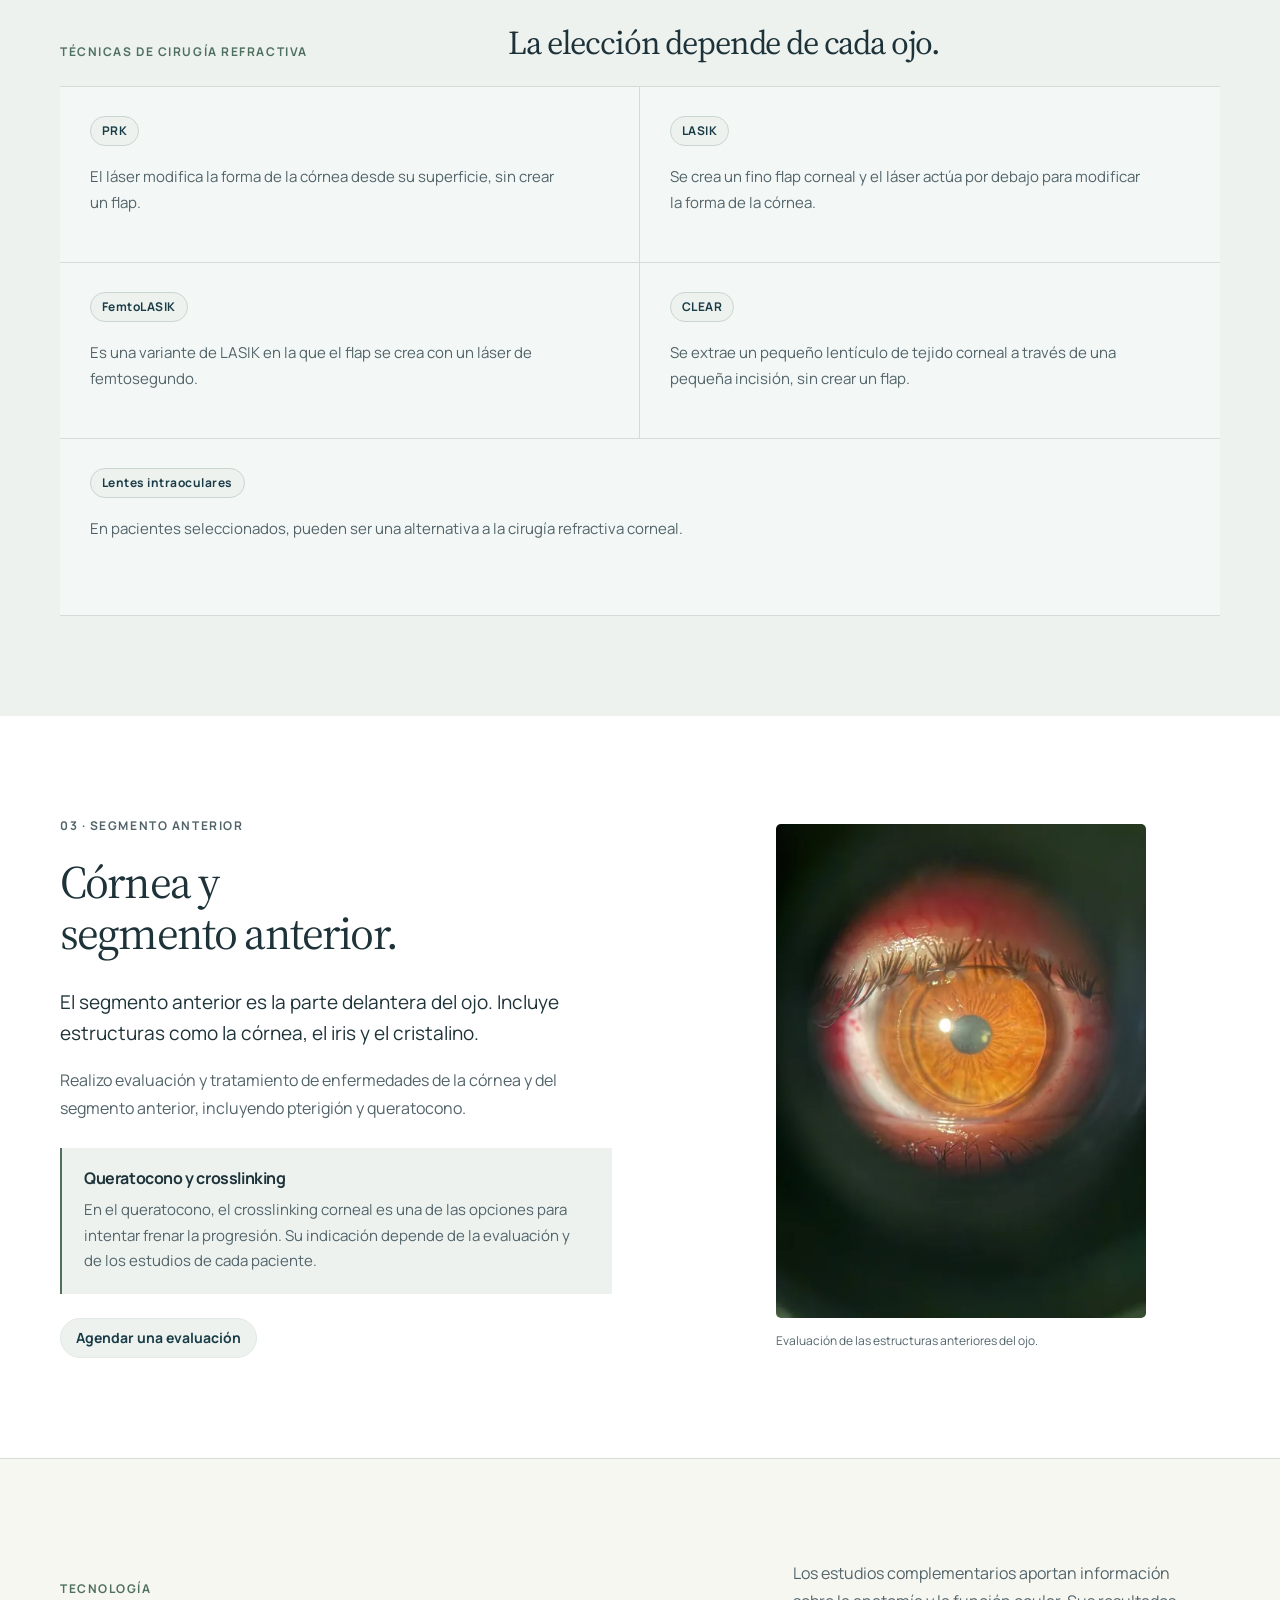
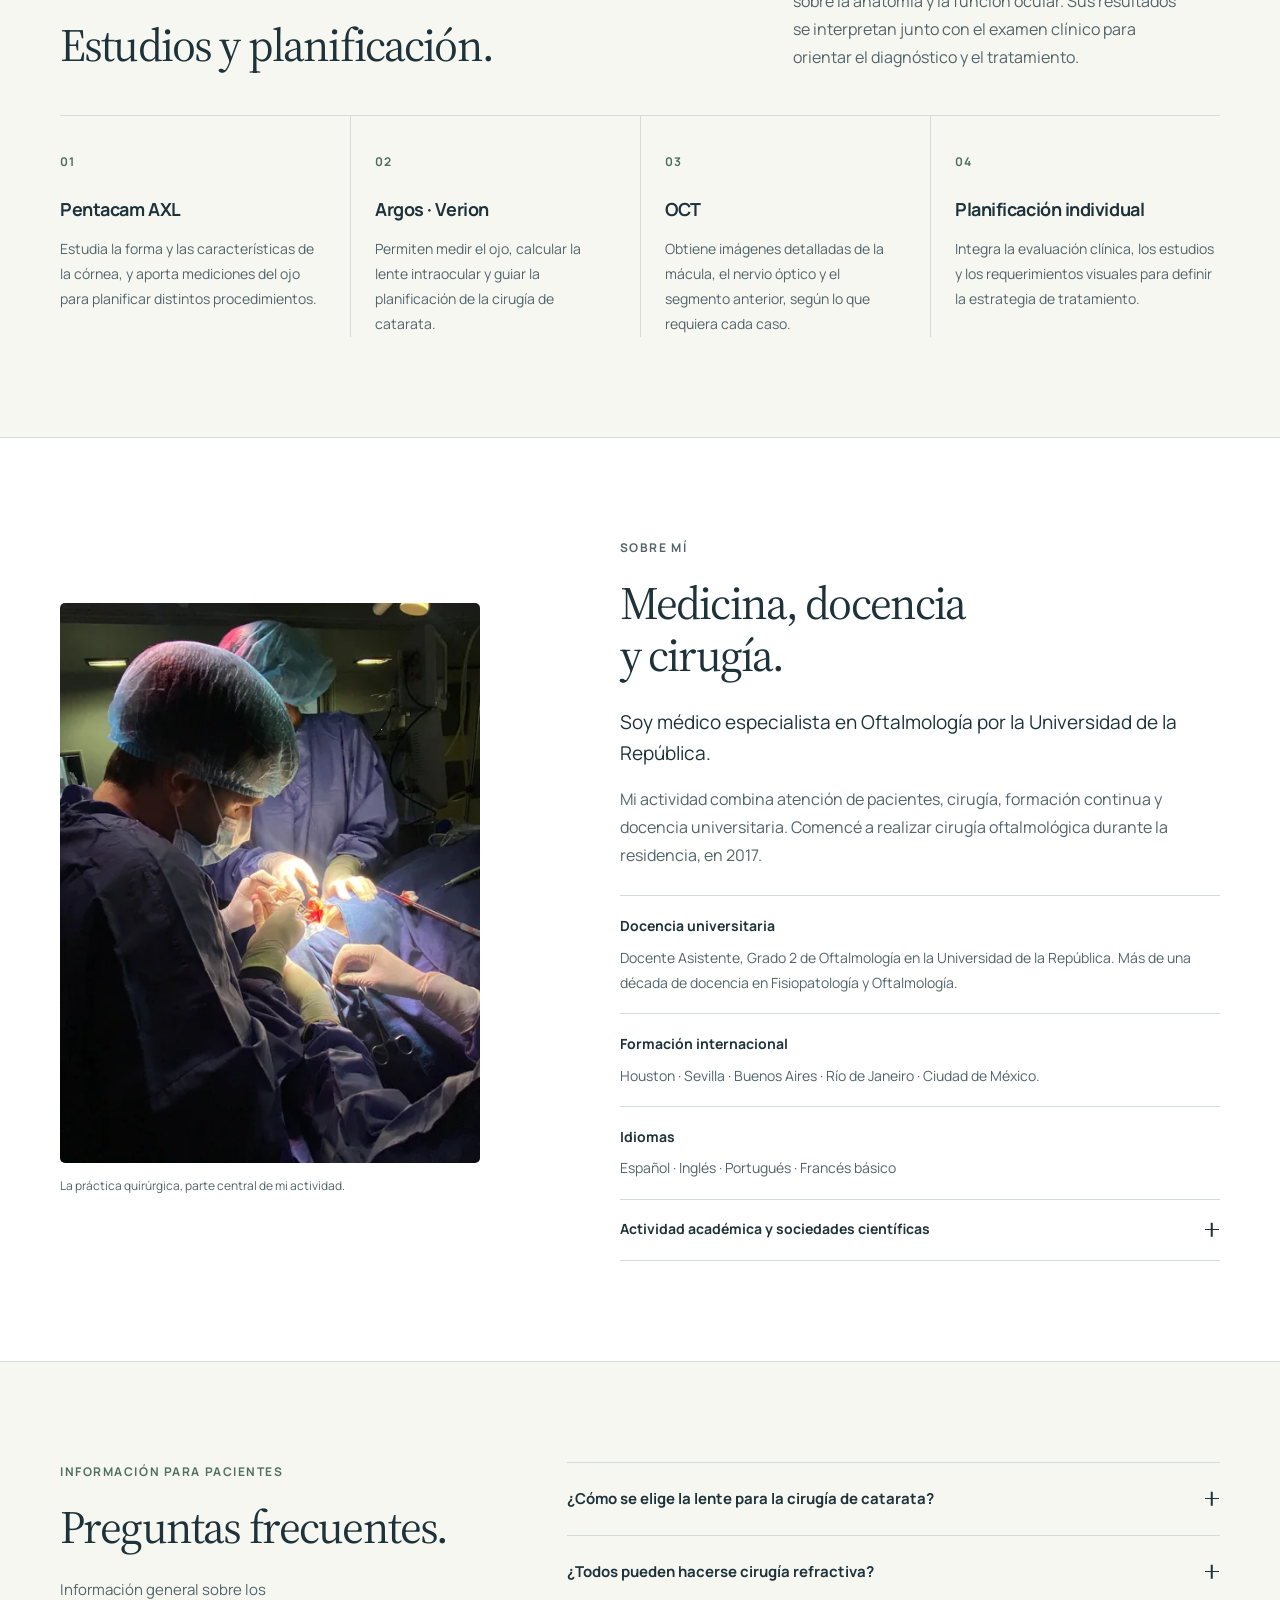
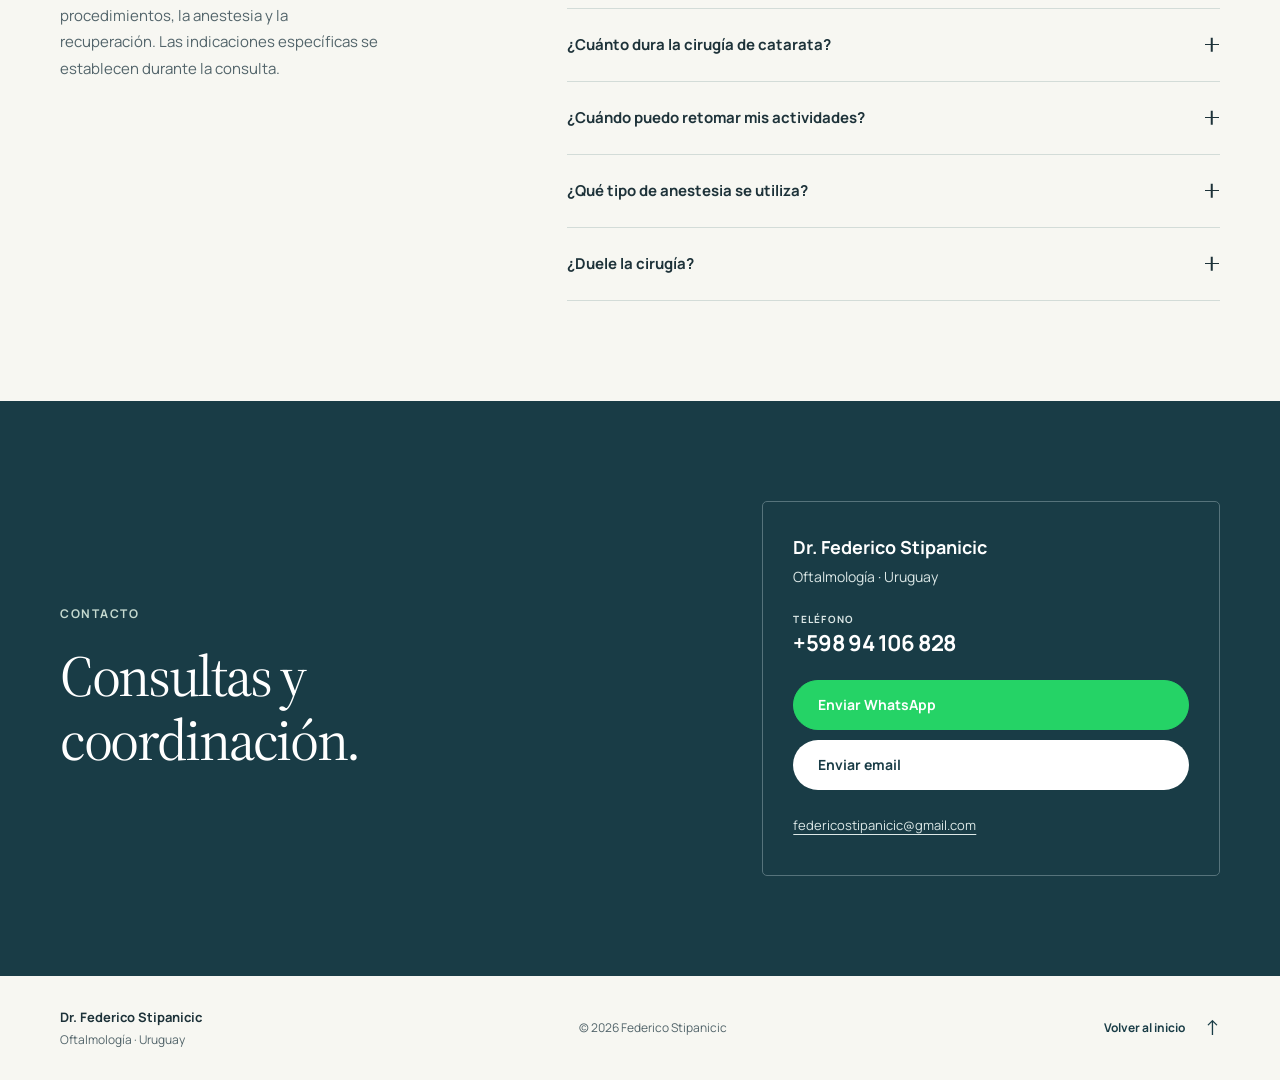
==== commit 36ff8c11: "Add files via upload" ====
--- a/index.html
+++ b/index.html
@@ -80,7 +80,15 @@
           <article class="service-card"><span class="card-number">02</span><h3>Cirugía refractiva</h3><p>Procedimientos para reducir la dependencia de anteojos o lentes de contacto.</p><a class="text-link pill-link" href="#refractiva">Conocer las opciones <span class="sr-only">de cirugía refractiva</span></a></article>
           <article class="service-card"><span class="card-number">03</span><h3>Córnea y segmento anterior</h3><p>Diagnóstico y tratamiento de enfermedades de la parte anterior del ojo, como pterigión y queratocono.</p><a class="text-link pill-link" href="#segmento-anterior">Conocer los tratamientos</a></article>
         </div>
-        <div class="consultation-strip"><div><h3>Consulta oftalmológica general.</h3><p>Controles de visión, evaluación de síntomas y enfermedades oculares.</p></div><a class="text-link pill-link" href="#contacto">Agendar consulta</a></div>
+        <div class="consultation-strip">
+          <div class="consultation-icon" aria-hidden="true">
+            <svg viewBox="0 0 24 24" focusable="false"><path d="M2.3 12s3.6-6.2 9.7-6.2 9.7 6.2 9.7 6.2-3.6 6.2-9.7 6.2S2.3 12 2.3 12Z"/><circle cx="12" cy="12" r="3.1"/></svg>
+          </div>
+          <div class="consultation-copy">
+            <h3>Consulta oftalmológica general</h3>
+            <p>Evaluación de la visión y la salud ocular, incluyendo receta de lentes, medición de la presión intraocular y examen de fondo de ojo.</p>
+          </div>
+        </div>
       </div>
     </section>
 
--- a/style.css
+++ b/style.css
@@ -94,10 +94,22 @@
 .service-card h3{margin-top:30px;font:400 28px/1.2 var(--display-font);letter-spacing:-.03em;max-width:230px}
 .service-card p{margin-top:18px;font-size:15px;line-height:1.7;color:var(--muted);flex:1}
 .service-card .text-link{margin-top:20px;font-size:13px}
-.consultation-strip{display:flex;justify-content:space-between;align-items:center;gap:30px;margin-top:28px;padding:26px 0 0;border-top:1px solid var(--line)}
-.consultation-strip h3{font-size:16px;line-height:1.6}
-.consultation-strip p{font-size:14px;color:var(--muted);margin-top:3px}
-.consultation-strip .text-link{flex:none}
+/* Consulta general: tarjeta secundaria aprobada, misma familia tipográfica que especialidades. */
+.consultation-strip{
+  display:grid;grid-template-columns:52px minmax(0,1fr);align-items:center;gap:20px;
+  margin-top:24px;padding:22px 26px;border:1px solid #cbd8d1;border-radius:6px;
+  background:var(--tint);
+}
+.consultation-icon{
+  display:grid;place-items:center;width:48px;height:48px;
+  border:1px solid #c0d1c7;border-radius:50%;color:var(--sage);background:#f7faf7;
+}
+.consultation-icon svg{
+  width:23px;height:23px;stroke:currentColor;fill:none;stroke-width:1.6;
+  stroke-linecap:round;stroke-linejoin:round;
+}
+.consultation-strip h3{font:400 28px/1.2 var(--display-font);letter-spacing:-.03em;color:var(--ink)}
+.consultation-strip p{font:400 15px/1.7 var(--body-font);color:var(--muted);margin-top:9px;max-width:900px}
 
 /* Treatments. */
 .treatment-grid{display:grid;grid-template-columns:minmax(0,1fr) minmax(0,.94fr);gap:90px;align-items:center}
@@ -220,7 +232,6 @@
   .service-card h3{font-size:25px}
   .service-card p{font-size:14px}
   .service-card .text-link{font-size:12px;gap:12px}
-  .consultation-strip{gap:18px;align-items:start}
   .treatment-grid,.about-grid,.faq-grid{grid-template-columns:1fr;gap:34px}
   .treatment-copy,.image-first .treatment-copy,.about-copy{grid-column:1;grid-row:auto}
   .image-first .treatment-figure,.about-figure{grid-column:1;grid-row:auto}
@@ -267,8 +278,6 @@
   .service-card h3{font-size:27px;margin-top:18px;max-width:100%}
   .service-card p{font-size:15px;margin-top:12px}
   .service-card .text-link{font-size:13px;margin-top:16px}
-  .consultation-strip{display:block;margin-top:24px;padding-top:22px}
-  .consultation-strip .text-link{margin-top:12px}
   .intro{font-size:18px;line-height:1.65}
   .lens-panel{padding:28px 24px}
   .lens-panel>h3{font-size:32px}
@@ -467,9 +476,6 @@
 .service-card .pill-link{
   margin-top:20px;
 }
-.consultation-strip .pill-link{
-  flex:none;
-}
 .treatment-link.pill-link{
   margin-top:24px;
 }
@@ -802,3 +808,13 @@
 @media(prefers-reduced-motion:reduce){
   .mobile-cta{transition:none}
 }
+
+
+/* V20.10 · El mismo tratamiento tipográfico también en teléfono. */
+@media(max-width:599px){
+  .consultation-strip{display:block;margin-top:17px;padding:21px 20px 22px}
+  .consultation-icon{float:left;width:40px;height:40px;margin-right:13px;margin-top:3px;margin-bottom:4px}
+  .consultation-icon svg{width:20px;height:20px}
+  .consultation-strip h3{font-size:27px;line-height:1.2;padding-top:0;min-height:0}
+  .consultation-strip p{clear:both;padding-top:12px;font-size:15px;line-height:1.7;margin-top:0}
+}
